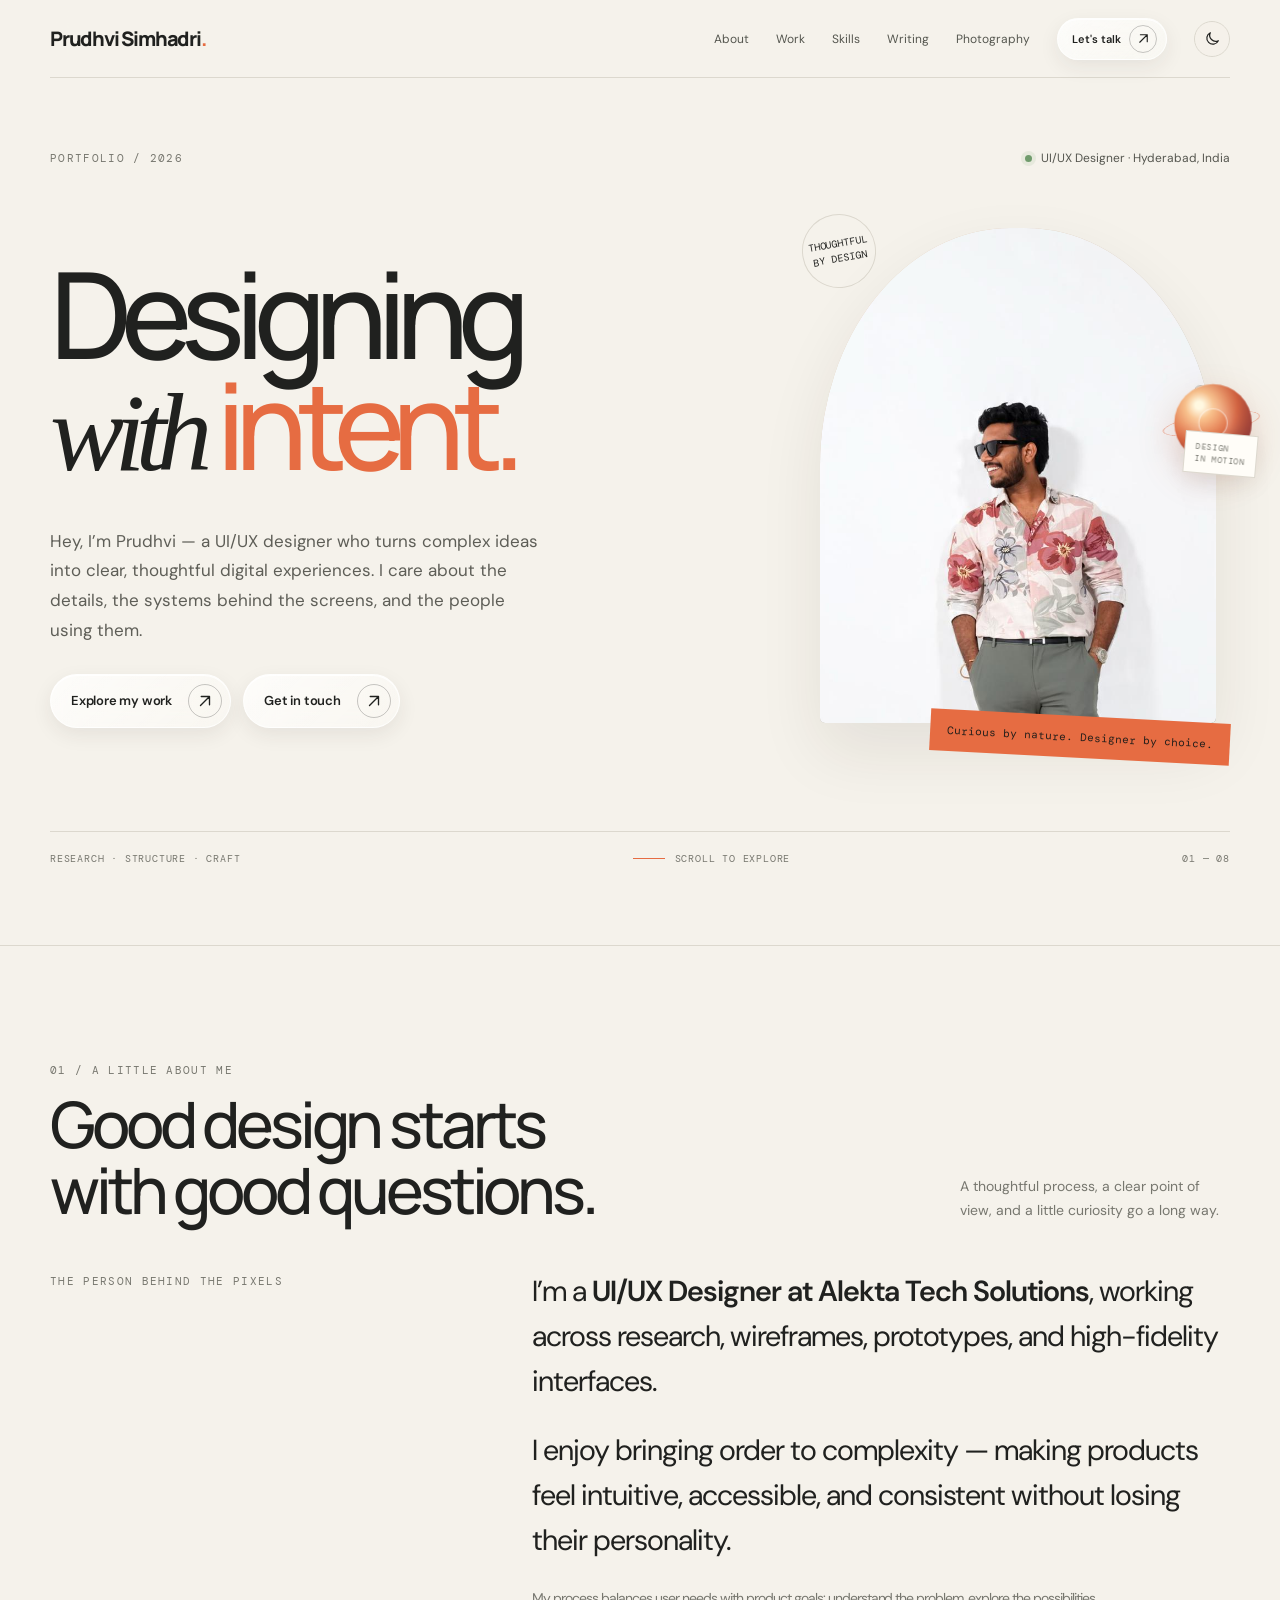
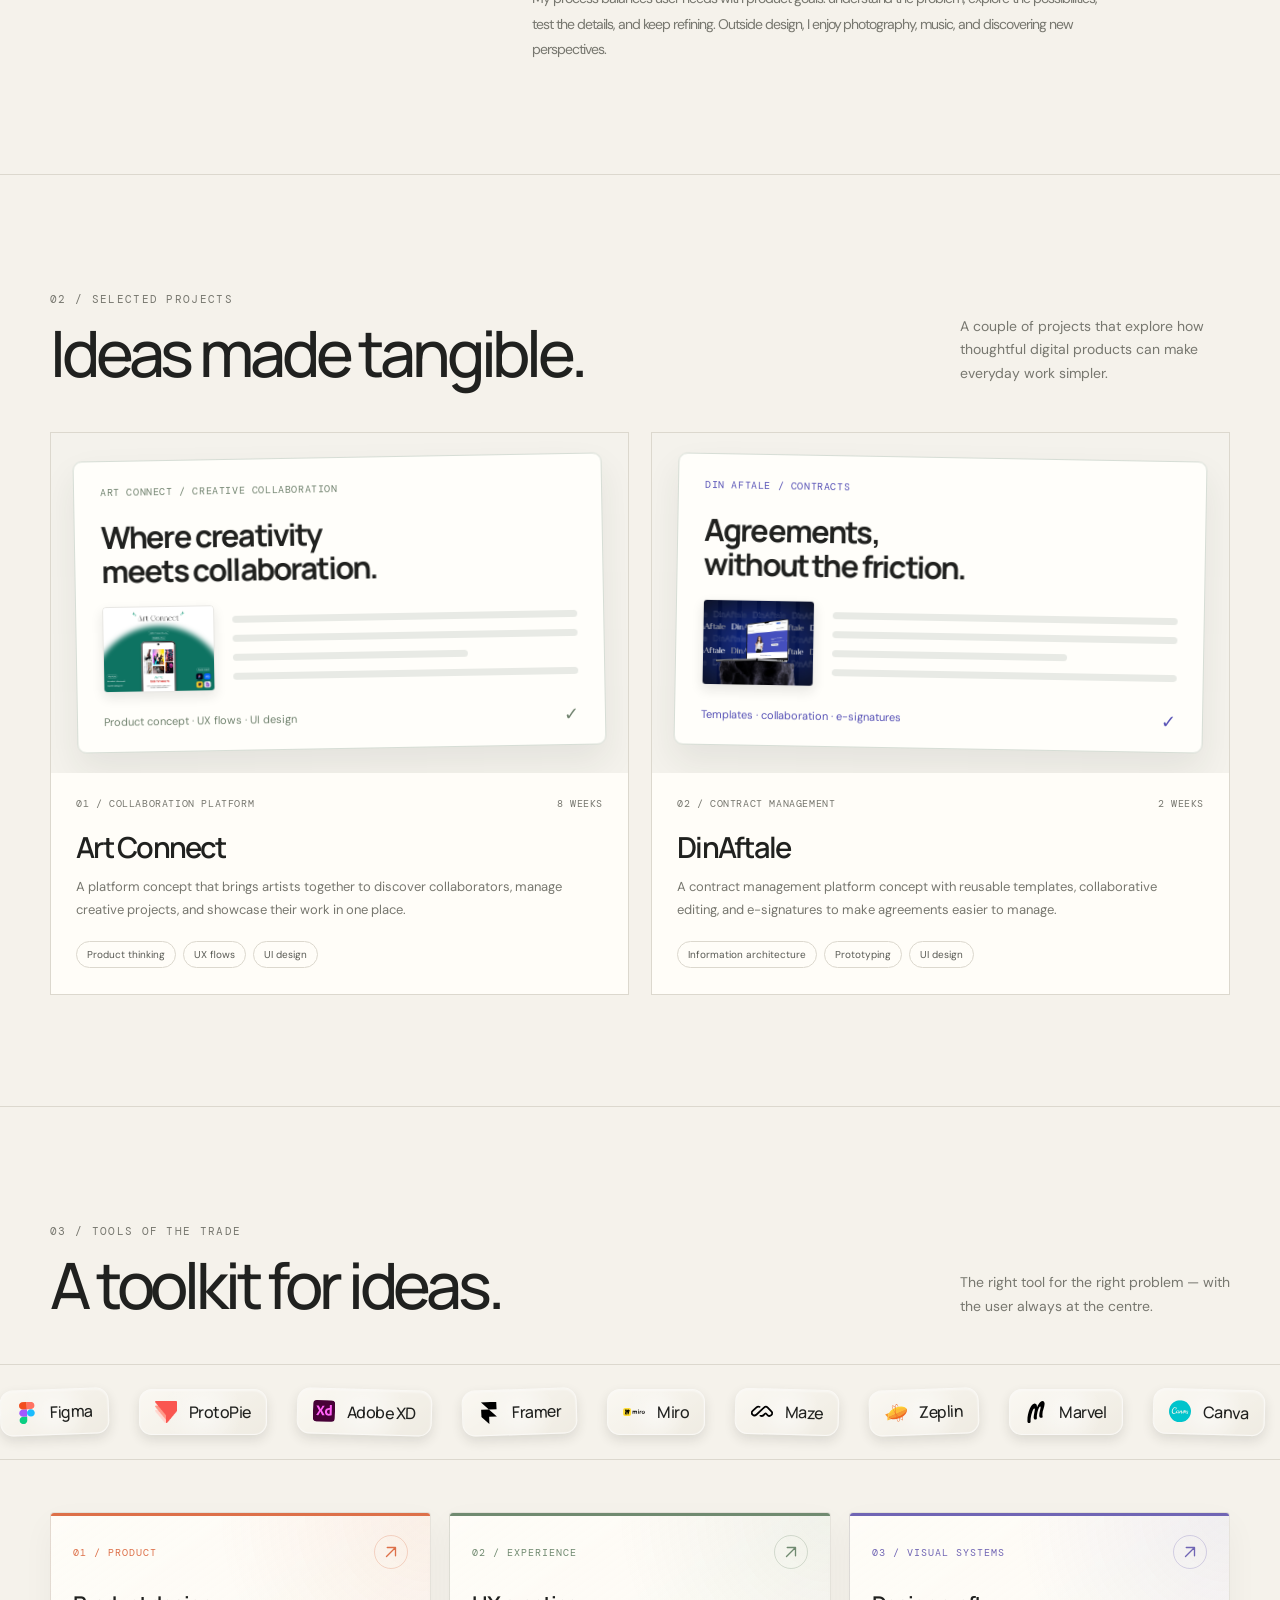
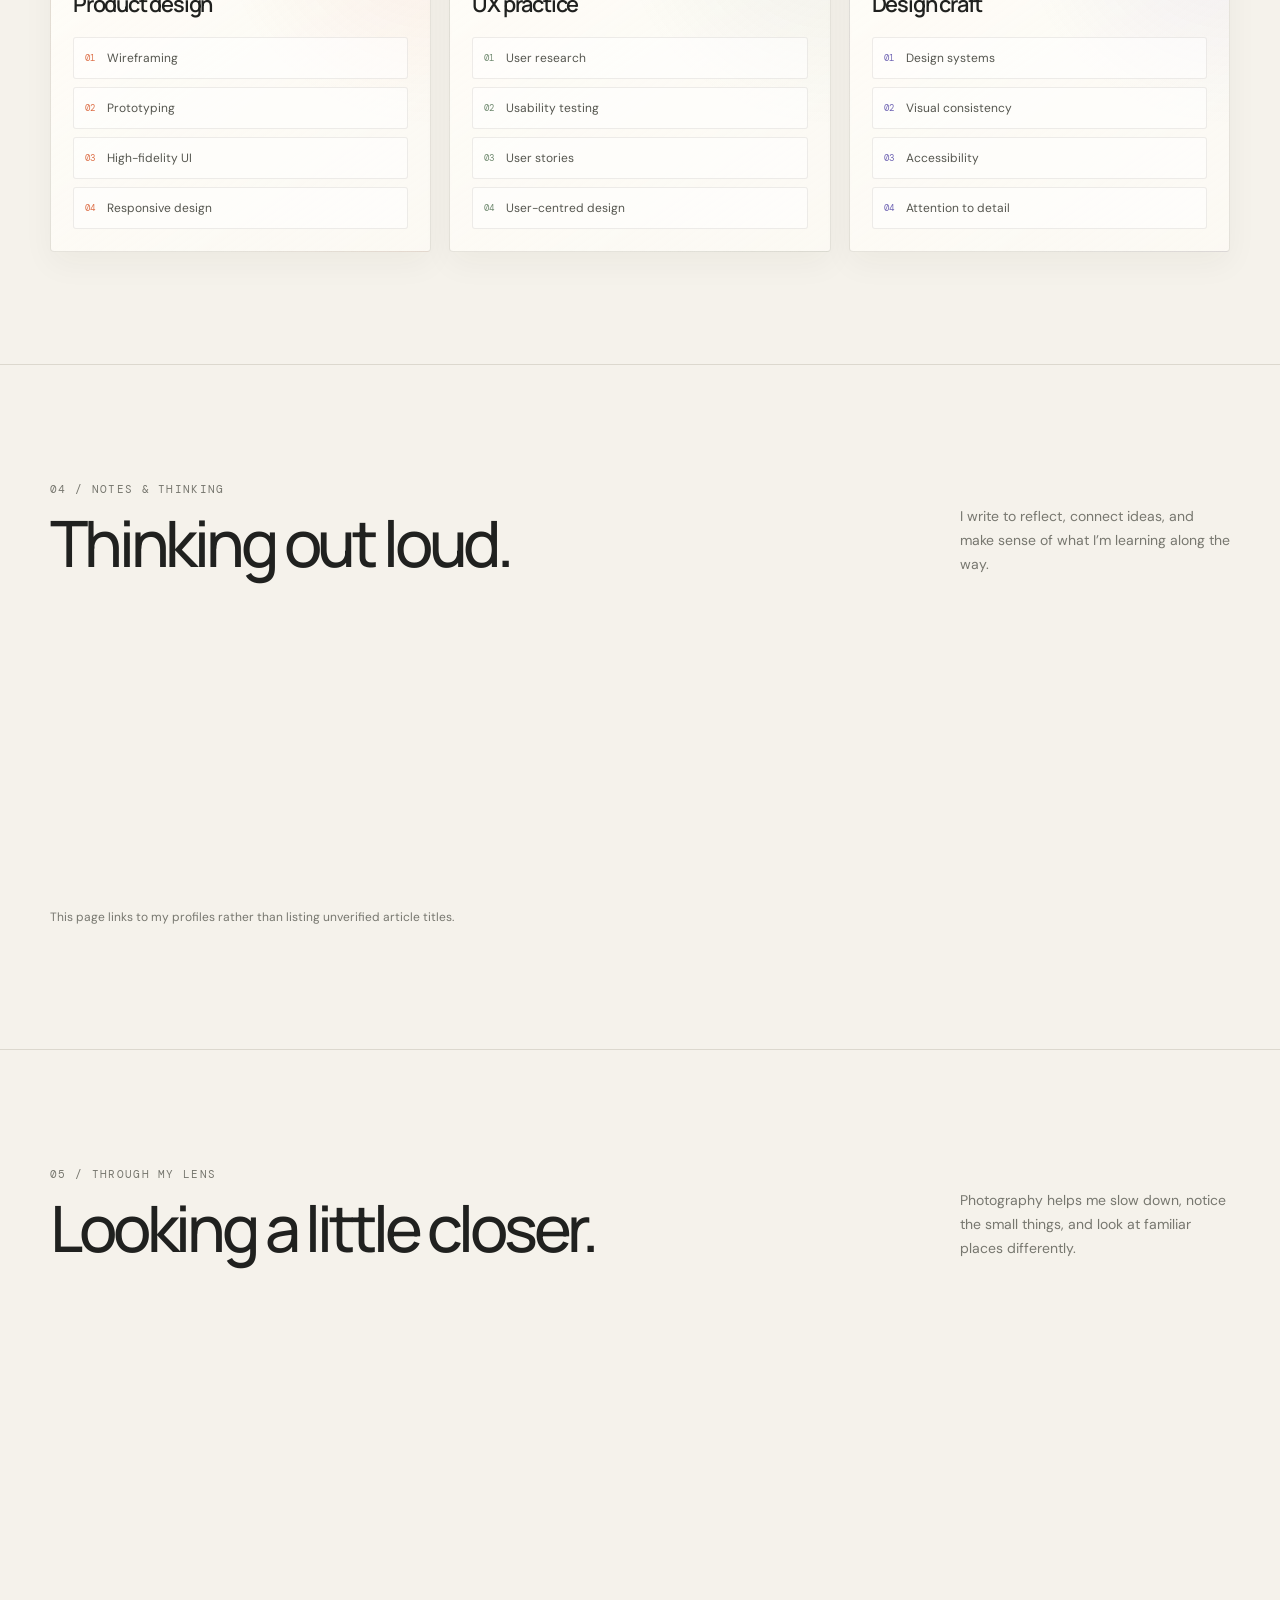
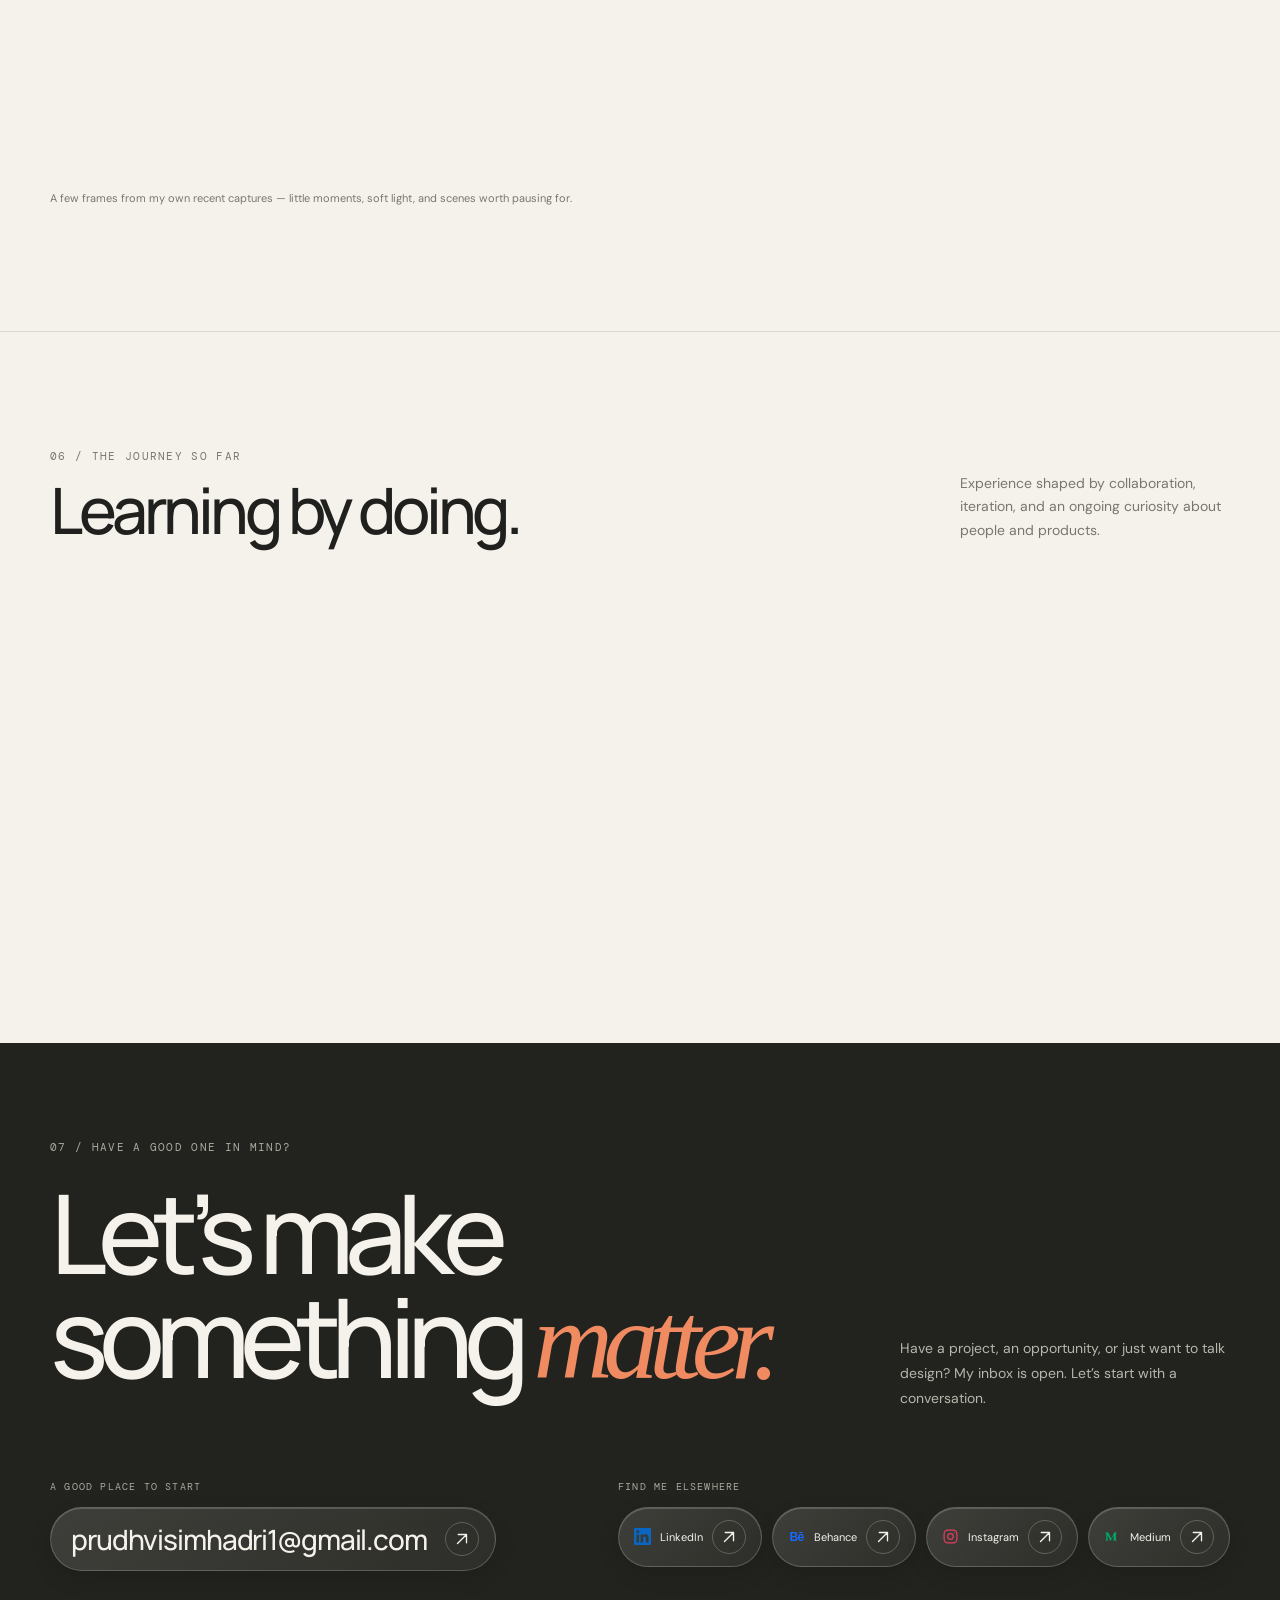
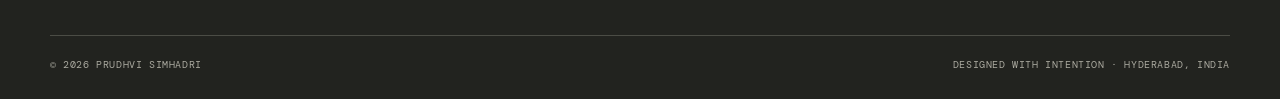
==== Portfolio/index.html @ d6f93cb6 "Update portfolio website" ====
<!doctype html>
<html lang="en" data-theme="light">
<head>
  <meta charset="utf-8">
  <meta name="viewport" content="width=device-width, initial-scale=1">
  <meta name="theme-color" content="#f5f2eb">
  <meta name="description" content="Prudhvi Simhadri — UI/UX Designer crafting thoughtful digital experiences through research, systems thinking, and visual design.">
  <title>Prudhvi Simhadri — UI/UX Designer</title>
  <script>
    try {
      if (localStorage.getItem('portfolio-theme') === 'dark') {
        document.documentElement.dataset.theme = 'dark';
        document.querySelector('meta[name="theme-color"]').content = '#171815';
      }
    } catch (error) {
      console.warn('Theme preference could not be restored.', error);
    }
  </script>
  <link rel="preconnect" href="https://fonts.googleapis.com">
  <link rel="preconnect" href="https://fonts.gstatic.com" crossorigin>
  <link href="https://fonts.googleapis.com/css2?family=DM+Mono:wght@400;500&family=DM+Sans:wght@400;500;600;700&family=Manrope:wght@400;500;600;700;800&display=swap" rel="stylesheet">
  <link rel="stylesheet" href="style.css?v=20261018-comet1">
</head>
<body>
  <header class="nav wrap" aria-label="Main navigation">
    <a class="brand" href="#top" aria-label="Prudhvi Simhadri home">Prudhvi Simhadri<span>.</span></a>
    <button class="menu-toggle" aria-label="Toggle navigation" aria-expanded="false">☰</button>
    <nav class="nav-links" id="navLinks">
      <a href="#about">About</a><a href="#work">Work</a><a href="#skills">Skills</a><a href="#writing">Writing</a><a href="#photography">Photography</a><a class="nav-cta glass-cta" href="#contact">Let's talk <span class="cta-arrow" aria-hidden="true"><svg viewBox="0 0 24 24"><path d="M6 18 18 6M7 6h11v11"/></svg></span></a><button class="theme-toggle" type="button" aria-label="Switch to dark theme"><svg class="theme-toggle-moon" viewBox="0 0 24 24" aria-hidden="true" focusable="false"><path d="M20.2 15.1A8.5 8.5 0 0 1 8.9 3.8 8.5 8.5 0 1 0 20.2 15.1Z"/></svg><svg class="theme-toggle-sun" viewBox="0 0 24 24" aria-hidden="true" focusable="false"><circle cx="12" cy="12" r="4"/><path d="M12 2v2m0 16v2M4.93 4.93l1.42 1.42m11.3 11.3 1.42 1.42M2 12h2m16 0h2M4.93 19.07l1.42-1.42m11.3-11.3 1.42-1.42"/></svg></button>
    </nav>
  </header>
  <main id="top">
    <section class="hero wrap">
      <div class="hero-top"><span class="eyebrow">Portfolio / 2026</span><span class="availability"><i class="dot"></i> UI/UX Designer · Hyderabad, India</span></div>
      <div class="hero-grid">
        <div class="hero-copy reveal">
          <h1>Designing<br><span class="second">with</span> <span class="accent">intent.</span></h1>
          <p class="hero-intro">Hey, I’m Prudhvi — a UI/UX designer who turns complex ideas into clear, thoughtful digital experiences. I care about the details, the systems behind the screens, and the people using them.</p>
          <div class="hero-actions"><a class="btn btn-dark glass-cta" href="#work">Explore my work <span class="arrow cta-arrow" aria-hidden="true"><svg viewBox="0 0 24 24"><path d="M6 18 18 6M7 6h11v11"/></svg></span></a><a class="btn btn-light glass-cta" href="mailto:prudhvisimhadri1@gmail.com">Get in touch <span class="arrow cta-arrow" aria-hidden="true"><svg viewBox="0 0 24 24"><path d="M6 18 18 6M7 6h11v11"/></svg></span></a></div>
        </div>
        <div class="hero-visual reveal"><div class="hero-index">THOUGHTFUL<br>BY DESIGN</div><div class="orbit-scene" aria-hidden="true"><div class="orbit-ring orbit-ring-one"></div><div class="orbit-ring orbit-ring-two"></div><div class="orbit-core"><span></span></div><div class="orbit-label">DESIGN<br>IN MOTION</div></div><div class="portrait-frame"><img src="Assets/WhatsApp%20Image%202026-10-13%20at%202.12.48%20PM.jpeg" alt="Prudhvi Simhadri, UI/UX Designer" fetchpriority="high"></div><div class="portrait-caption">Curious by nature. Designer by choice.</div></div>
      </div>
      <div class="hero-bottom"><span>Research · Structure · Craft</span><span class="scroll-mark"><span></span> Scroll to explore</span><span>01 — 08</span></div>
    </section>
    <section class="section" id="about"><div class="wrap"><div class="section-head"><div><span class="eyebrow">01 / A little about me</span><h2 class="section-title">Good design starts<br>with good questions.</h2></div><p class="section-note">A thoughtful process, a clear point of view, and a little curiosity go a long way.</p></div><div class="about-grid reveal"><div class="about-aside"><span class="eyebrow">The person behind the pixels</span></div><div class="about-copy"><p>I’m a <strong>UI/UX Designer at Alekta Tech Solutions</strong>, working across research, wireframes, prototypes, and high-fidelity interfaces.</p><p>I enjoy bringing order to complexity — making products feel intuitive, accessible, and consistent without losing their personality.</p><div class="about-small">My process balances user needs with product goals: understand the problem, explore the possibilities, test the details, and keep refining. Outside design, I enjoy photography, music, and discovering new perspectives.</div></div></div></div></section>
    <section class="section" id="work"><div class="wrap"><div class="section-head"><div><span class="eyebrow">02 / Selected projects</span><h2 class="section-title">Ideas made tangible.</h2></div><p class="section-note">A couple of projects that explore how thoughtful digital products can make everyday work simpler.</p></div><div class="project-grid">
      <article class="project-card reveal"><div class="project-art project-art-sheet"><div class="project-sheet project-sheet-connect"><span class="project-sheet-label">ART CONNECT / CREATIVE COLLABORATION</span><h3>Where creativity<br>meets collaboration.</h3><div class="project-sheet-body"><img class="project-sheet-preview" src="Assets/Art%20Connect%20Cover.png" alt="Art Connect creative collaboration app cover" loading="lazy"><div class="project-sheet-lines" aria-hidden="true"><span></span><span></span><span></span><span></span></div></div><div class="project-sheet-footer"><span>Product concept · UX flows · UI design</span><span aria-hidden="true">✓</span></div></div></div><div class="project-info"><div class="project-meta"><span>01 / Collaboration platform</span><span>8 weeks</span></div><h3>Art Connect</h3><p>A platform concept that brings artists together to discover collaborators, manage creative projects, and showcase their work in one place.</p><div class="project-tags"><span>Product thinking</span><span>UX flows</span><span>UI design</span></div></div></article>
      <article class="project-card reveal"><div class="project-art project-art-sheet"><div class="project-sheet project-sheet-dinaftale"><span class="project-sheet-label">DIN AFTALE / CONTRACTS</span><h3>Agreements,<br>without the friction.</h3><div class="project-sheet-body"><img class="project-sheet-preview" src="Assets/Dinaftale%20Final.jpg" alt="DinAftale digital contract platform cover" loading="lazy"><div class="project-sheet-lines" aria-hidden="true"><span></span><span></span><span></span><span></span></div></div><div class="project-sheet-footer"><span>Templates · collaboration · e-signatures</span><span aria-hidden="true">✓</span></div></div></div><div class="project-info"><div class="project-meta"><span>02 / Contract management</span><span>2 weeks</span></div><h3>DinAftale</h3><p>A contract management platform concept with reusable templates, collaborative editing, and e-signatures to make agreements easier to manage.</p><div class="project-tags"><span>Information architecture</span><span>Prototyping</span><span>UI design</span></div></div></article>
    </div></div></section>
    <section class="section" id="skills">
      <div class="wrap">
        <div class="section-head">
          <div><span class="eyebrow">03 / Tools of the trade</span><h2 class="section-title">A toolkit for ideas.</h2></div>
          <p class="section-note">The right tool for the right problem — with the user always at the centre.</p>
        </div>
      </div>
      <div class="marquee-shell" aria-label="Design tools">
        <div class="marquee">
          <div class="marquee-group">
            <span class="tool"><img class="tool-icon" src="Assets/Tool-Icons/figma.svg" alt="" aria-hidden="true">Figma</span>
            <span class="tool"><img class="tool-icon" src="Assets/Tool-Icons/protopie.png" alt="" aria-hidden="true">ProtoPie</span>
            <span class="tool"><img class="tool-icon" src="Assets/Tool-Icons/adobe-xd.svg" alt="" aria-hidden="true">Adobe XD</span>
            <span class="tool"><img class="tool-icon" src="Assets/Tool-Icons/framer.svg" alt="" aria-hidden="true">Framer</span>
            <span class="tool"><img class="tool-icon" src="Assets/Tool-Icons/miro.svg" alt="" aria-hidden="true">Miro</span>
            <span class="tool"><img class="tool-icon" src="Assets/Tool-Icons/maze.svg" alt="" aria-hidden="true">Maze</span>
            <span class="tool"><img class="tool-icon" src="Assets/Tool-Icons/zeplin.svg" alt="" aria-hidden="true">Zeplin</span>
            <span class="tool"><img class="tool-icon" src="Assets/Tool-Icons/marvel.svg" alt="" aria-hidden="true">Marvel</span>
            <span class="tool"><img class="tool-icon" src="Assets/Tool-Icons/canva.svg" alt="" aria-hidden="true">Canva</span>
            <span class="tool"><img class="tool-icon" src="Assets/Tool-Icons/html5.svg" alt="" aria-hidden="true"><img class="tool-icon" src="Assets/Tool-Icons/css3.svg" alt="" aria-hidden="true">HTML &amp; CSS</span>
            <span class="tool"><svg class="tool-icon" viewBox="0 0 24 24" fill="none" aria-hidden="true"><circle cx="12" cy="12" r="1.7" fill="#61DAFB"/><g stroke="#61DAFB" stroke-width="1"><ellipse cx="12" cy="12" rx="10" ry="3.9"/><ellipse cx="12" cy="12" rx="10" ry="3.9" transform="rotate(60 12 12)"/><ellipse cx="12" cy="12" rx="10" ry="3.9" transform="rotate(120 12 12)"/></g></svg>React</span>
          </div>
          <div class="marquee-group" aria-hidden="true">
            <span class="tool"><img class="tool-icon" src="Assets/Tool-Icons/figma.svg" alt="">Figma</span>
            <span class="tool"><img class="tool-icon" src="Assets/Tool-Icons/protopie.png" alt="">ProtoPie</span>
            <span class="tool"><img class="tool-icon" src="Assets/Tool-Icons/adobe-xd.svg" alt="">Adobe XD</span>
            <span class="tool"><img class="tool-icon" src="Assets/Tool-Icons/framer.svg" alt="">Framer</span>
            <span class="tool"><img class="tool-icon" src="Assets/Tool-Icons/miro.svg" alt="">Miro</span>
            <span class="tool"><img class="tool-icon" src="Assets/Tool-Icons/maze.svg" alt="">Maze</span>
            <span class="tool"><img class="tool-icon" src="Assets/Tool-Icons/zeplin.svg" alt="">Zeplin</span>
            <span class="tool"><img class="tool-icon" src="Assets/Tool-Icons/marvel.svg" alt="">Marvel</span>
            <span class="tool"><img class="tool-icon" src="Assets/Tool-Icons/canva.svg" alt="">Canva</span>
            <span class="tool"><img class="tool-icon" src="Assets/Tool-Icons/html5.svg" alt=""><img class="tool-icon" src="Assets/Tool-Icons/css3.svg" alt="">HTML &amp; CSS</span>
            <span class="tool"><svg class="tool-icon" viewBox="0 0 24 24" fill="none" aria-hidden="true"><circle cx="12" cy="12" r="1.7" fill="#61DAFB"/><g stroke="#61DAFB" stroke-width="1"><ellipse cx="12" cy="12" rx="10" ry="3.9"/><ellipse cx="12" cy="12" rx="10" ry="3.9" transform="rotate(60 12 12)"/><ellipse cx="12" cy="12" rx="10" ry="3.9" transform="rotate(120 12 12)"/></g></svg>React</span>
          </div>
        </div>
      </div>
      <div class="wrap">
        <div class="skills-bottom">
          <article class="skill-card skill-card-product">
            <div class="skill-card-top"><span>01 / Product</span><span class="cta-arrow" aria-hidden="true"><svg viewBox="0 0 24 24"><path d="M6 18 18 6M7 6h11v11"/></svg></span></div>
            <h3>Product design</h3>
            <ul>
              <li><span>01</span>Wireframing</li>
              <li><span>02</span>Prototyping</li>
              <li><span>03</span>High-fidelity UI</li>
              <li><span>04</span>Responsive design</li>
            </ul>
          </article>
          <article class="skill-card skill-card-ux">
            <div class="skill-card-top"><span>02 / Experience</span><span class="cta-arrow" aria-hidden="true"><svg viewBox="0 0 24 24"><path d="M6 18 18 6M7 6h11v11"/></svg></span></div>
            <h3>UX practice</h3>
            <ul>
              <li><span>01</span>User research</li>
              <li><span>02</span>Usability testing</li>
              <li><span>03</span>User stories</li>
              <li><span>04</span>User-centred design</li>
            </ul>
          </article>
          <article class="skill-card skill-card-craft">
            <div class="skill-card-top"><span>03 / Visual systems</span><span class="cta-arrow" aria-hidden="true"><svg viewBox="0 0 24 24"><path d="M6 18 18 6M7 6h11v11"/></svg></span></div>
            <h3>Design craft</h3>
            <ul>
              <li><span>01</span>Design systems</li>
              <li><span>02</span>Visual consistency</li>
              <li><span>03</span>Accessibility</li>
              <li><span>04</span>Attention to detail</li>
            </ul>
          </article>
        </div>
      </div>
    </section>
    <section class="section" id="writing"><div class="wrap"><div class="section-head"><div><span class="eyebrow">04 / Notes & thinking</span><h2 class="section-title">Thinking out loud.</h2></div><p class="section-note">I write to reflect, connect ideas, and make sense of what I’m learning along the way.</p></div><div class="writing-grid"><article class="writing-card reveal"><span class="eyebrow">Medium / Articles</span><h3>Ideas, observations, and lessons from my design journey.</h3><a class="glass-cta" href="https://medium.com/@prudhvisimhadri1" target="_blank" rel="noopener noreferrer">Read my writing on Medium <span class="cta-arrow" aria-hidden="true"><svg viewBox="0 0 24 24"><path d="M6 18 18 6M7 6h11v11"/></svg></span></a></article><article class="writing-card reveal"><span class="eyebrow">Instagram / Visual journal</span><h3>A collection of visual experiments, moments, and things that catch my eye.</h3><a class="glass-cta" href="https://www.instagram.com/designsbyprudhvi/" target="_blank" rel="noopener noreferrer">Explore @designsbyprudhvi <span class="cta-arrow" aria-hidden="true"><svg viewBox="0 0 24 24"><path d="M6 18 18 6M7 6h11v11"/></svg></span></a></article></div><p class="writing-note">This page links to my profiles rather than listing unverified article titles.</p></div></section>
    <section class="section" id="photography"><div class="wrap"><div class="section-head"><div><span class="eyebrow">05 / Through my lens</span><h2 class="section-title">Looking a little closer.</h2></div><p class="section-note">Photography helps me slow down, notice the small things, and look at familiar places differently.</p></div><div class="photo-carousel reveal" role="region" aria-roledescription="carousel" aria-label="Photography gallery" tabindex="0">
      <figure class="photo" role="group" aria-roledescription="slide" aria-label="1 of 9 (current)"><img loading="lazy" width="2974" height="4032" src="Assets/Photography/IMG_3155%204.jpg" alt="A dance performance photograph from my personal collection"></figure>
      <figure class="photo" role="group" aria-roledescription="slide" aria-label="2 of 9" aria-hidden="true"><img loading="lazy" width="2686" height="3571" src="Assets/Photography/IMG_0128.JPG" alt="A Charminar photograph from my travel collection"></figure>
      <figure class="photo" role="group" aria-roledescription="slide" aria-label="3 of 9" aria-hidden="true"><img loading="lazy" width="2842" height="3404" src="Assets/Photography/IMG_3169%204.jpeg" alt="A temple photograph from my personal archive"></figure>
      <figure class="photo" role="group" aria-roledescription="slide" aria-label="4 of 9" aria-hidden="true"><img loading="lazy" width="2644" height="3882" src="Assets/Photography/IMG_0630.jpg" alt="A balloon kid photograph from my camera roll"></figure>
      <figure class="photo" role="group" aria-roledescription="slide" aria-label="5 of 9" aria-hidden="true"><img loading="lazy" width="1562" height="1952" src="Assets/Photography/IMG_0530_jpg.jpg" alt="A city scene from my photography collection"></figure>
      <figure class="photo" role="group" aria-roledescription="slide" aria-label="6 of 9" aria-hidden="true"><img loading="lazy" width="2608" height="3599" src="Assets/Photography/IMG_3179.jpg" alt="A daylight photograph from my personal archive"></figure>
      <figure class="photo" role="group" aria-roledescription="slide" aria-label="7 of 9" aria-hidden="true"><img loading="lazy" width="2587" height="3312" src="Assets/Photography/IMG_4526.jpeg" alt="A moody outdoor scene from my photography"></figure>
      <figure class="photo" role="group" aria-roledescription="slide" aria-label="8 of 9" aria-hidden="true"><img loading="lazy" width="2447" height="3263" src="Assets/Photography/IMG_6720_jpg.JPG" alt="A candid urban snapshot from my camera roll"></figure>
      <figure class="photo" role="group" aria-roledescription="slide" aria-label="9 of 9" aria-hidden="true"><img loading="lazy" width="3264" height="2253" src="Assets/Photography/IMG_9017.JPG" alt="Another personal image from my recent photography captures"></figure>
      <div class="photo-carousel-controls"><span class="photo-counter" aria-live="polite">01 <span>/ 09</span></span><div class="photo-nav"><button type="button" class="photo-prev" aria-label="Previous photograph">←</button><button type="button" class="photo-next" aria-label="Next photograph">→</button></div><span class="photo-hint">DRAG OR SCROLL TO EXPLORE</span></div>
    </div><p class="photo-disclaimer">A few frames from my own recent captures — little moments, soft light, and scenes worth pausing for.</p></div></section>
    <section class="section" id="experience"><div class="wrap"><div class="section-head"><div><span class="eyebrow">06 / The journey so far</span><h2 class="section-title">Learning by doing.</h2></div><p class="section-note">Experience shaped by collaboration, iteration, and an ongoing curiosity about people and products.</p></div><div class="timeline">
      <article class="timeline-item reveal"><div class="timeline-date">MAY 2025 — PRESENT</div><div class="timeline-main"><h3>UI/UX Designer</h3><div class="company">Alekta Tech Solutions · Hyderabad</div><p>Designing wireframes, prototypes, and high-fidelity interfaces; collaborating with developers and product managers; and contributing to user research, usability testing, design systems, and accessibility.</p></div><div class="timeline-type">FULL-TIME</div></article>
      <article class="timeline-item reveal"><div class="timeline-date">JUL 2024 — DEC 2024</div><div class="timeline-main"><h3>Intern UI/UX Designer</h3><div class="company">Elearn Infotech Pvt. Ltd. · Hyderabad</div><p>Worked on responsive web UI for reDefine Plastic Surgery and Bharat Institute of Engineering Technology, with a focus on usability and mobile/web experiences.</p></div><div class="timeline-type">INTERNSHIP</div></article>
    </div></div></section>
  </main>
  <footer class="contact" id="contact"><div class="wrap">
    <div class="contact-top">
      <div><span class="eyebrow">07 / Have a good one in mind?</span><h2>Let’s make<br>something <em>matter.</em></h2></div>
      <p class="contact-desc">Have a project, an opportunity, or just want to talk design? My inbox is open. Let’s start with a conversation.</p>
    </div>
    <div class="contact-actions">
      <div class="contact-email-group">
        <span class="contact-label">A GOOD PLACE TO START</span>
        <a class="contact-email glass-cta" href="mailto:prudhvisimhadri1@gmail.com">prudhvisimhadri1@gmail.com <span class="cta-arrow" aria-hidden="true"><svg viewBox="0 0 24 24"><path d="M6 18 18 6M7 6h11v11"/></svg></span></a>
      </div>
      <div class="contact-social-group">
        <span class="contact-label">FIND ME ELSEWHERE</span>
        <div class="contact-links">
          <a class="glass-cta" href="https://www.linkedin.com/in/prudhvi-simhadri-262988332" target="_blank" rel="noopener noreferrer">LinkedIn <span class="cta-arrow" aria-hidden="true"><svg viewBox="0 0 24 24"><path d="M6 18 18 6M7 6h11v11"/></svg></span></a>
          <a class="glass-cta" href="https://www.behance.net/prudhvisimhadri1" target="_blank" rel="noopener noreferrer">Behance <span class="cta-arrow" aria-hidden="true"><svg viewBox="0 0 24 24"><path d="M6 18 18 6M7 6h11v11"/></svg></span></a>
          <a class="glass-cta" href="https://www.instagram.com/designsbyprudhvi/" target="_blank" rel="noopener noreferrer">Instagram <span class="cta-arrow" aria-hidden="true"><svg viewBox="0 0 24 24"><path d="M6 18 18 6M7 6h11v11"/></svg></span></a>
          <a class="glass-cta" href="https://medium.com/@prudhvisimhadri1" target="_blank" rel="noopener noreferrer">Medium <span class="cta-arrow" aria-hidden="true"><svg viewBox="0 0 24 24"><path d="M6 18 18 6M7 6h11v11"/></svg></span></a>
        </div>
      </div>
    </div>
    <div class="footer"><span>© <span id="year">2026</span> Prudhvi Simhadri</span><span>Designed with intention · Hyderabad, India</span></div>
  </div></footer>
  <div class="comet-cursor" aria-hidden="true">
    <canvas class="comet-cursor__glow"></canvas>
    <canvas class="comet-cursor__core"></canvas>
  </div>
  <button class="back-to-top" type="button" aria-label="Back to top" aria-hidden="true" tabindex="-1">
    <svg viewBox="0 0 24 24" aria-hidden="true" focusable="false"><path d="M12 19V5M5 12l7-7 7 7"/></svg>
  </button>
  <script src="theme-toggler.js"></script>
  <script src="comet-cursor.js"></script>
  <script>
    const toggle=document.querySelector('.menu-toggle');
    const nav=document.querySelector('#navLinks');
    const backToTop=document.querySelector('.back-to-top');
    toggle.addEventListener('click',()=>{const open=nav.classList.toggle('open');toggle.setAttribute('aria-expanded',String(open));toggle.textContent=open?'×':'☰'});
    nav.querySelectorAll('a').forEach(link=>link.addEventListener('click',()=>{nav.classList.remove('open');toggle.setAttribute('aria-expanded','false');toggle.textContent='☰'}));
    const updateBackToTop=()=>{
      const visible=window.scrollY>300;
      backToTop.classList.toggle('is-visible',visible);
      backToTop.setAttribute('aria-hidden',String(!visible));
      backToTop.tabIndex=visible?0:-1;
    };
    window.addEventListener('scroll',updateBackToTop,{passive:true});
    updateBackToTop();
    backToTop.addEventListener('click',()=>window.scrollTo({top:0,behavior:'smooth'}));
    document.querySelector('#year').textContent=new Date().getFullYear();
    const socialIconMarkup={
      linkedin:'<path fill-rule="evenodd" d="M20.447 20.452h-3.554v-5.569c0-1.328-.027-3.037-1.852-3.037-1.853 0-2.136 1.445-2.136 2.939v5.667H9.35V9h3.414v1.561h.049c.476-.9 1.637-1.85 3.37-1.85 3.601 0 4.267 2.37 4.267 5.455v6.286zM5.337 7.433c-1.144 0-2.063-.926-2.063-2.064 0-1.137.919-2.063 2.063-2.063 1.14 0 2.064.926 2.064 2.063 0 1.138-.925 2.064-2.064 2.064zM7.119 20.452H3.555V9h3.564v11.452zM22.225 0H1.771C.792 0 0 .774 0 1.729v20.542C0 23.227.792 24 1.771 24h20.451C23.2 24 24 23.227 24 22.271V1.729C24 .774 23.2 0 22.222 0h.003z"/>',
      behance:'<text x="2" y="18" font-family="Arial,sans-serif" font-size="17" font-weight="700" letter-spacing="-1">Bē</text>',
      instagram:'<rect x="3" y="3" width="18" height="18" rx="5"/><circle cx="12" cy="12" r="4"/><circle cx="17.5" cy="6.8" r=".8" fill="currentColor" stroke="none"/>',
      medium:'<path d="M2 6.2h4.1l4.1 9.1 4.1-9.1H18v.7l-1.2 1v8.2l1.2 1v.7h-5.4v-.7l1.1-1V9.5l-4 8.4h-.8L5 9.5v6.6l1.1 1v.7H2v-.7l1.2-1V7.9L2 6.9v-.7Z"/>'
    };
    document.querySelectorAll('.contact-links a').forEach(link=>{
      const network=new URL(link.href).hostname.replace(/^www\./,'').split('.')[0];
      const markup=socialIconMarkup[network];
      if(!markup)return;
      const icon=document.createElementNS('http://www.w3.org/2000/svg','svg');
      icon.setAttribute('viewBox','0 0 24 24');
      icon.setAttribute('aria-hidden','true');
      icon.setAttribute('focusable','false');
      icon.classList.add('social-icon');
      icon.classList.add(`social-icon--${network}`);
      icon.innerHTML=markup;
      link.insertBefore(icon,link.firstChild);
    });
    const photoCarousel=document.querySelector('.photo-carousel');
    const photoSlides=[...photoCarousel.querySelectorAll('.photo')];
    const photoCounter=photoCarousel.querySelector('.photo-counter');
    const reducedMotion=window.matchMedia('(prefers-reduced-motion: reduce)');
    let photoTarget=0;
    let photoProgress=0;
    let photoVelocity=0;
    let photoDimensions=[];
    let photoFrame=0;
    let photoDragging=false;
    let photoStartX=0;
    let photoStartValue=0;
    let photoLastX=0;
    let photoLastTime=0;
    let photoDragVelocity=0;
    let photoDidDrag=false;
    let photoPressedSlide=null;
    let photoSnapTimer;
    const clampPhoto=value=>Math.max(0,Math.min(photoSlides.length-1,value));
    const commitPhoto=value=>{
      photoTarget=clampPhoto(Math.round(value));
      photoCounter.firstChild.textContent=`${String(photoTarget+1).padStart(2,'0')} `;
      photoSlides.forEach((slide,index)=>{
        slide.setAttribute('aria-label',`${index+1} of ${photoSlides.length}${index===photoTarget?' (current)':''}`);
        slide.setAttribute('aria-hidden',String(index!==photoTarget));
      });
      updatePhotoCarousel();
    };
    const updatePhotoCarousel=()=>{
      const bounds=photoCarousel.getBoundingClientRect();
      const mobile=window.matchMedia('(max-width: 560px)').matches;
      const maxWidth=mobile?Math.min(bounds.width*.76,310):Math.min(bounds.width*.48,500);
      const maxHeight=mobile?270:340;
      photoDimensions=photoSlides.map(slide=>{
        const img=slide.querySelector('img');
        const naturalWidth=img.naturalWidth || Number(img.getAttribute('width'));
        const naturalHeight=img.naturalHeight || Number(img.getAttribute('height'));
        const ratio=naturalWidth/naturalHeight;
        let width=maxWidth;
        let height=width/ratio;
        if(height>maxHeight){
          height=maxHeight;
          width=height*ratio;
        }
        slide.style.setProperty('--photo-card-width',`${width}px`);
        slide.style.setProperty('--photo-card-height',`${height}px`);
        return {width,height};
      });
    };
    photoSlides.forEach((slide,index)=>{
      slide.querySelector('img').addEventListener('load',()=>{
        updatePhotoCarousel();
        schedulePhotoRender();
      });
    });
    const renderPhotoCarousel=()=>{
      photoFrame=0;
      if(reducedMotion.matches){
        photoProgress=photoTarget;
        photoVelocity=0;
      }else{
        const delta=photoTarget-photoProgress;
        photoVelocity+=(delta*190-photoVelocity*25)*(1/60);
        photoProgress+=photoVelocity*(1/60);
        if(Math.abs(delta)<.001&&Math.abs(photoVelocity)<.001){
          photoProgress=photoTarget;
          photoVelocity=0;
        }else{
          photoFrame=window.requestAnimationFrame(renderPhotoCarousel);
        }
      }
      const centers=[0];
      for(let index=1;index<photoSlides.length;index++){
        centers.push(centers[index-1]+photoDimensions[index-1].width/2+22+photoDimensions[index].width/2);
      }
      const lowerIndex=Math.floor(photoProgress);
      const upperIndex=Math.min(lowerIndex+1,photoSlides.length-1);
      const progressCenter=centers[lowerIndex]+(centers[upperIndex]-centers[lowerIndex])*(photoProgress-lowerIndex);
      photoSlides.forEach((slide,index)=>{
        const offset=index-photoProgress;
        const distance=Math.abs(offset);
        const x=centers[index]-progressCenter;
        const z=-Math.min(distance,4)*145;
        const rotateY=-Math.max(-1,Math.min(1,offset))*38;
        const scale=1-.14*Math.min(distance,1);
        const blur=Math.min(Math.max(distance-.35,0)*2.2,5);
        slide.style.zIndex=String(Math.round(100-distance*10));
        slide.style.opacity=String(1-Math.min(Math.max(distance-3,0)/1.3,1));
        slide.style.filter=`blur(${blur}px)`;
        slide.style.transform=`translate3d(${x}px,0,${z}px) rotateY(${rotateY}deg) scale(${scale})`;
      });
    };
    const schedulePhotoRender=()=>{
      if(!photoFrame)photoFrame=window.requestAnimationFrame(renderPhotoCarousel);
    };
    const schedulePhotoSnap=()=>{
      window.clearTimeout(photoSnapTimer);
      photoSnapTimer=window.setTimeout(()=>{commitPhoto(photoTarget);schedulePhotoRender()},160);
    };
    photoCarousel.querySelector('.photo-prev').addEventListener('click',()=>{commitPhoto(photoTarget-1);schedulePhotoRender()});
    photoCarousel.querySelector('.photo-next').addEventListener('click',()=>{commitPhoto(photoTarget+1);schedulePhotoRender()});
    photoCarousel.addEventListener('wheel',event=>{
      const delta=Math.abs(event.deltaX)>Math.abs(event.deltaY)?event.deltaX:event.deltaY;
      if(Math.abs(delta)<.5)return;
      event.preventDefault();
      photoTarget=clampPhoto(photoTarget+delta*.0055);
      schedulePhotoSnap();
      schedulePhotoRender();
    },{passive:false});
    photoCarousel.addEventListener('pointerdown',event=>{
      if(event.button!==0)return;
      if(event.target.closest('button'))return;
      photoDragging=true;
      photoDidDrag=false;
      photoPressedSlide=event.target.closest('.photo');
      photoStartX=photoLastX=event.clientX;
      photoStartValue=photoTarget;
      photoLastTime=performance.now();
      photoDragVelocity=0;
      photoCarousel.classList.add('is-dragging');
      photoCarousel.setPointerCapture(event.pointerId);
    });
    photoCarousel.addEventListener('pointermove',event=>{
      if(!photoDragging)return;
      const now=performance.now();
      const delta=event.clientX-photoStartX;
      photoDidDrag||=Math.abs(delta)>5;
      photoTarget=clampPhoto(photoStartValue-delta/Math.max(120,photoDimensions[photoTarget].width*.55));
      const elapsed=now-photoLastTime;
      if(elapsed>0)photoDragVelocity=(event.clientX-photoLastX)/elapsed;
      photoLastX=event.clientX;
      photoLastTime=now;
      schedulePhotoRender();
    });
    const finishPhotoDrag=event=>{
      if(!photoDragging)return;
      photoDragging=false;
      photoCarousel.classList.remove('is-dragging');
      if(photoCarousel.hasPointerCapture(event.pointerId))photoCarousel.releasePointerCapture(event.pointerId);
      commitPhoto(photoTarget-photoDragVelocity*150/Math.max(120,photoDimensions[photoTarget].width*.55));
      schedulePhotoRender();
      if(event.type==='pointercancel'){
        photoPressedSlide=null;
        photoDidDrag=false;
      }else{
        window.setTimeout(()=>{photoPressedSlide=null;photoDidDrag=false},0);
      }
    };
    photoCarousel.addEventListener('pointerup',finishPhotoDrag);
    photoCarousel.addEventListener('pointercancel',finishPhotoDrag);
    photoCarousel.addEventListener('click',event=>{
      if(photoDidDrag){event.preventDefault();event.stopPropagation();photoDidDrag=false;return}
      const slide=event.target.closest('.photo')||photoPressedSlide;
      photoPressedSlide=null;
      if(slide)commitPhoto(photoSlides.indexOf(slide)),schedulePhotoRender();
    });
    photoCarousel.addEventListener('keydown',event=>{
      if(event.key==='ArrowLeft'){event.preventDefault();commitPhoto(photoTarget-1);schedulePhotoRender()}
      if(event.key==='ArrowRight'){event.preventDefault();commitPhoto(photoTarget+1);schedulePhotoRender()}
    });
    new ResizeObserver(()=>{updatePhotoCarousel();schedulePhotoRender()}).observe(photoCarousel);
    commitPhoto(0);
    updatePhotoCarousel();
    renderPhotoCarousel();
    const observer=new IntersectionObserver(entries=>entries.forEach(entry=>{if(entry.isIntersecting){entry.target.classList.add('visible');observer.unobserve(entry.target)}}),{threshold:.12});
    document.querySelectorAll('.reveal').forEach(el=>observer.observe(el));
    const tools=document.querySelectorAll('.tool');
    const portrait=document.querySelector('.portrait-frame img');
    const showPortraitFallback=()=>{
      portrait.hidden=true;
      portrait.parentElement.setAttribute('role','img');
      portrait.parentElement.setAttribute('aria-label','Abstract portrait placeholder');
      portrait.parentElement.classList.add('portrait-fallback');
    };
    portrait.addEventListener('error',showPortraitFallback);
    if(portrait.complete&&portrait.naturalWidth===0)showPortraitFallback();
    if(!window.matchMedia('(prefers-reduced-motion: reduce)').matches&&window.matchMedia('(hover: hover) and (pointer: fine)').matches){
      tools.forEach(tool=>{
        tool.addEventListener('pointermove',event=>{
          const bounds=tool.getBoundingClientRect();
          tool.style.setProperty('--shine-x',`${((event.clientX-bounds.left)/bounds.width)*100}%`);
          tool.style.setProperty('--shine-y',`${((event.clientY-bounds.top)/bounds.height)*100}%`);
        });
        tool.addEventListener('pointerleave',()=>{
          tool.style.setProperty('--shine-x','50%');
          tool.style.setProperty('--shine-y','50%');
        });
      });
      document.querySelectorAll('.hero-visual,.project-card').forEach(card=>{
        card.addEventListener('pointermove',event=>{
          const bounds=card.getBoundingClientRect();
          const x=(event.clientX-bounds.left)/bounds.width-.5;
          const y=(event.clientY-bounds.top)/bounds.height-.5;
          card.style.setProperty('--tilt-x',`${y*-7}deg`);
          card.style.setProperty('--tilt-y',`${x*7}deg`);
        });
        card.addEventListener('pointerleave',()=>{
          card.style.setProperty('--tilt-x','0deg');
          card.style.setProperty('--tilt-y','0deg');
        });
      });
    }
  </script>
</body>
</html>
---- Portfolio/style.css ----
:root {
  --paper: #f5f2eb;
  --ink: #20211f;
  --muted: #77776f;
  --line: #dcd8ce;
  --accent: #e66c42;
  --white: #fffdf8;
  --serif: Georgia,'Times New Roman',serif;
  --sans: 'DM Sans',sans-serif;
  --display: Manrope,sans-serif;
  --mono: 'DM Mono',monospace;
  --max: 1180px;
}

* {
  box-sizing: border-box;
}

html {
  color-scheme: light;
  scroll-behavior: smooth;
  scroll-padding-top: 86px;
}

html[data-theme="dark"] {
  color-scheme: dark;
  --paper: #171815;
  --ink: #f1eee6;
  --muted: #aaa99f;
  --line: #3d3e38;
  --accent: #f08a61;
  --white: #23241f;
}

body {
  margin: 0px;
  background: var(--paper);
  color: var(--ink);
  font-family: var(--sans);
  -webkit-font-smoothing: antialiased;
  transition: background-color 0.35s ease, color 0.35s ease;
}

a {
  color: inherit;
  text-decoration: none;
}

button, a {
  -webkit-tap-highlight-color: transparent;
}

img {
  display: block;
  max-width: 100%;
}

.wrap {
  width: min(var(--max),calc(100% - 64px));
  margin-inline: auto;
}

.eyebrow {
  font: 11px var(--mono);
  letter-spacing: 0.12em;
  text-transform: uppercase;
  color: var(--muted);
}

.section {
  padding: 112px 0px;
  border-top: 1px solid var(--line);
}

.section-head {
  display: flex;
  align-items: flex-end;
  justify-content: space-between;
  gap: 28px;
  margin-bottom: 46px;
}

.section-title {
  font: 500 clamp(36px,5vw,64px)/1.03 var(--display);
  letter-spacing: -0.065em;
  margin: 12px 0px 0px;
}

.section-note {
  max-width: 270px;
  color: var(--muted);
  font-size: 14px;
  line-height: 1.7;
  margin: 0px;
}

.nav {
  height: 78px;
  display: flex;
  align-items: center;
  justify-content: space-between;
  border-bottom: 1px solid var(--line);
  position: sticky;
  top: 0px;
  z-index: 20;
  background: rgba(245, 242, 235, 0.92);
  backdrop-filter: blur(14px);
}

.brand {
  display: inline-flex;
  align-items: baseline;
  font: 800 20px var(--display);
  letter-spacing: -0.06em;
  transition: transform 0.2s ease;
}

.brand:hover {
  transform: translateY(-1px);
}

.brand span {
  color: var(--accent);
  transition: color 0.2s ease;
}

.brand:hover span {
  color: #c44f2f;
}

.nav-links {
  display: flex;
  align-items: center;
  gap: 27px;
  font-size: 12px;
  color: rgb(85, 86, 79);
}

.theme-toggle {
  position: relative;
  display: grid;
  width: 36px;
  height: 36px;
  flex: 0 0 36px;
  place-items: center;
  padding: 0;
  border: 1px solid var(--line);
  border-radius: 50%;
  background: color-mix(in srgb, var(--paper) 72%, transparent);
  color: var(--ink);
  cursor: pointer;
  transition: color 0.2s ease, background-color 0.2s ease, border-color 0.2s ease, transform 0.2s ease;
}

.theme-toggle:hover {
  transform: translateY(-1px);
  border-color: var(--accent);
  background: color-mix(in srgb, var(--accent) 12%, var(--paper));
}

.theme-toggle:focus-visible {
  outline: 2px solid var(--accent);
  outline-offset: 4px;
}

.theme-toggle svg {
  width: 17px;
  height: 17px;
  fill: none;
  stroke: currentColor;
  stroke-width: 1.7;
  stroke-linecap: round;
  stroke-linejoin: round;
}

.theme-toggle-moon {
  display: block;
}

.theme-toggle-sun {
  display: none;
}

html[data-theme="dark"] .theme-toggle-moon {
  display: none;
}

html[data-theme="dark"] .theme-toggle-sun {
  display: block;
}

.nav-links a {
  transition: color 0.2s ease;
}

.nav-links a:not(.nav-cta) {
  position: relative;
  padding: 8px 0;
}

.nav-links a:not(.nav-cta)::after {
  position: absolute;
  right: 0;
  bottom: 2px;
  left: 0;
  height: 1px;
  background: var(--accent);
  content: "";
  transform: scaleX(0);
  transform-origin: right;
  transition: transform 0.22s ease;
}

.nav-links a:not(.nav-cta):hover,
.nav-links a:not(.nav-cta):focus-visible {
  color: var(--accent);
}

.nav-links a:not(.nav-cta):hover::after,
.nav-links a:not(.nav-cta):focus-visible::after {
  transform: scaleX(1);
  transform-origin: left;
}

.nav-links a:focus-visible,
.brand:focus-visible,
.menu-toggle:focus-visible {
  outline: 2px solid var(--accent);
  outline-offset: 4px;
}

.nav-cta {
  border: 1px solid var(--ink);
  padding: 10px 15px;
  border-radius: 30px;
  color: var(--ink) !important;
}

.menu-toggle {
  display: none;
  border: 0px;
  background: none;
  font-size: 24px;
  color: var(--ink);
}

.hero {
  padding: 72px 0px 80px;
}

.hero-top {
  display: flex;
  align-items: center;
  justify-content: space-between;
  gap: 20px;
  margin-bottom: 48px;
}

.availability {
  display: flex;
  align-items: center;
  gap: 9px;
  font-size: 12px;
  color: rgb(85, 86, 79);
}

.dot {
  width: 7px;
  height: 7px;
  border-radius: 50%;
  background: rgb(112, 155, 108);
  box-shadow: rgba(112, 155, 108, 0.114) 0px 0px 0px 4px;
}

.hero-grid {
  display: grid;
  grid-template-columns: 1.2fr 0.8fr;
  gap: 48px;
  align-items: center;
}

.hero h1 {
  font: 500 clamp(58px,9.4vw,128px)/.91 var(--display);
  letter-spacing: -0.09em;
  margin: 0px 0px 30px;
}

.hero h1 .second {
  font: italic 500 .92em var(--serif);
  letter-spacing: -0.085em;
}

.hero h1 .accent {
  color: var(--accent);
}

.hero-intro {
  max-width: 490px;
  font-size: 17px;
  line-height: 1.75;
  color: rgb(94, 94, 87);
  margin: 0px 0px 28px;
}

.hero-actions {
  display: flex;
  align-items: center;
  gap: 12px;
  flex-wrap: wrap;
}

.btn {
  display: inline-flex;
  align-items: center;
  justify-content: center;
  gap: 18px;
  border-radius: 30px;
  padding: 14px 19px;
  font-size: 12px;
  font-weight: 600;
  border: 1px solid var(--ink);
  transition: transform 0.2s, background 0.2s, color 0.2s;
}

.btn:hover {
  transform: translateY(-2px);
}

.btn-dark {
  background: var(--ink);
  color: var(--paper);
}

.btn-dark:hover {
  background: var(--accent);
  border-color: var(--accent);
}

.btn-light:hover {
  background: var(--white);
}

.arrow {
  font-size: 16px;
}

.hero-visual {
  position: relative;
  max-width: 410px;
  justify-self: end;
  width: 100%;
  padding: 14px 14px 50px 0px;
}

.portrait-frame {
  position: relative;
  overflow: hidden;
  aspect-ratio: 4 / 5;
  background: rgb(231, 227, 218);
  border-radius: 48% 48% 5px 5px;
}

.portrait-frame img {
  width: 100%;
  height: 100%;
  object-fit: cover;
  object-position: center 31%;
  mix-blend-mode: multiply;
}

.portrait-caption {
  position: absolute;
  right: 0px;
  bottom: 14px;
  background: var(--accent);
  color: rgb(36, 31, 27);
  padding: 14px 17px;
  font: 11px var(--mono);
  transform: rotate(3deg);
}

.hero-index {
  position: absolute;
  top: 16px;
  left: -18px;
  width: 74px;
  height: 74px;
  border: 1px solid var(--line);
  border-radius: 50%;
  display: grid;
  place-items: center;
  background: var(--paper);
  font: 10px/1.5 var(--mono);
  text-align: center;
  transform: rotate(-10deg);
}

.hero-bottom {
  margin-top: 58px;
  display: flex;
  justify-content: space-between;
  align-items: center;
  border-top: 1px solid var(--line);
  padding-top: 20px;
  color: var(--muted);
  font: 10px var(--mono);
  letter-spacing: 0.08em;
  text-transform: uppercase;
}

.scroll-mark {
  display: flex;
  align-items: center;
  gap: 10px;
}

.scroll-mark span {
  display: inline-block;
  width: 32px;
  height: 1px;
  background: var(--accent);
}

.about-grid {
  display: grid;
  grid-template-columns: 0.72fr 1.28fr;
  gap: 90px;
}

.about-copy {
  font-size: clamp(20px, 2.3vw, 29px);
  line-height: 1.55;
  letter-spacing: -0.035em;
  max-width: 720px;
}

.about-copy p {
  margin: 0px 0px 24px;
}

.about-copy strong {
  font-weight: 600;
}

.about-small {
  font-size: 14px;
  line-height: 1.8;
  color: var(--muted);
  max-width: 570px;
}

.project-grid {
  display: grid;
  grid-template-columns: 1fr 1fr;
  gap: 22px;
}

.project-card {
  border: 1px solid var(--line);
  background: var(--white);
  overflow: hidden;
  transition: transform 0.25s, border-color 0.25s;
}

.project-card:hover {
  transform: translateY(-5px);
  border-color: rgb(170, 165, 154);
}

.project-art {
  height: 290px;
  position: relative;
  overflow: hidden;
  display: flex;
  align-items: center;
  justify-content: center;
  padding: 28px;
}

.art-connect {
  background: rgb(233, 223, 208);
}

.art-dinaftale {
  background: rgb(223, 230, 223);
}

.mini-window {
  width: 88%;
  height: 88%;
  background: rgb(250, 249, 245);
  border: 1px solid rgb(212, 209, 201);
  box-shadow: rgba(52, 53, 43, 0.086) 0px 15px 35px;
  border-radius: 8px;
  padding: 14px;
  transform: rotate(-3deg);
  display: flex;
  flex-direction: column;
  gap: 10px;
}

.window-top {
  display: flex;
  gap: 4px;
  padding-bottom: 8px;
  border-bottom: 1px solid rgb(232, 229, 222);
}

.window-top i {
  width: 5px;
  height: 5px;
  border-radius: 50%;
  background: rgb(201, 198, 189);
}

.mock-heading {
  font: 700 21px var(--display);
  letter-spacing: -0.06em;
}

.mock-sub {
  font-size: 8px;
  color: rgb(135, 135, 127);
}

.mock-chips {
  display: flex;
  gap: 6px;
  margin-top: 5px;
}

.mock-chips span {
  font-size: 7px;
  background: rgb(239, 236, 228);
  border-radius: 20px;
  padding: 5px 8px;
}

.mock-cards {
  display: grid;
  grid-template-columns: repeat(3, 1fr);
  gap: 6px;
  margin-top: 4px;
  flex: 1 1 0%;
}

.mock-cards span {
  background: linear-gradient(145deg, rgb(214, 180, 154), rgb(241, 216, 191));
  border-radius: 4px;
}

.mock-cards span:nth-child(2) {
  background: linear-gradient(145deg, rgb(140, 154, 131), rgb(210, 217, 201));
}

.mock-cards span:nth-child(3) {
  background: linear-gradient(145deg, rgb(209, 183, 185), rgb(240, 218, 221));
}

.doc-window {
  width: 76%;
  height: 92%;
  background: rgb(255, 255, 255);
  border: 1px solid rgb(208, 214, 206);
  box-shadow: rgba(52, 53, 43, 0.086) 0px 15px 35px;
  border-radius: 6px;
  padding: 18px;
  transform: rotate(3deg);
}

.doc-label {
  font: 9px var(--mono);
  color: rgb(115, 128, 111);
}

.doc-title {
  font: 700 20px var(--display);
  letter-spacing: -0.06em;
  margin: 12px 0px;
}

.doc-line {
  height: 4px;
  background: rgb(231, 233, 228);
  border-radius: 4px;
  margin: 8px 0px;
  width: 100%;
}

.doc-line.short {
  width: 62%;
}

.doc-sign {
  margin-top: 22px;
  display: flex;
  justify-content: space-between;
  align-items: center;
  font-size: 8px;
  color: rgb(117, 129, 111);
}

.project-info {
  padding: 24px 25px 26px;
}

.project-meta {
  display: flex;
  justify-content: space-between;
  gap: 12px;
  font: 10px var(--mono);
  text-transform: uppercase;
  color: var(--muted);
  letter-spacing: 0.06em;
}

.project-info h3 {
  font: 600 29px var(--display);
  letter-spacing: -0.06em;
  margin: 17px 0px 9px;
}

.project-info p {
  font-size: 13px;
  line-height: 1.75;
  color: var(--muted);
  max-width: 490px;
  margin: 0px;
}

.project-tags {
  display: flex;
  flex-wrap: wrap;
  gap: 7px;
  margin-top: 19px;
}

.project-tags span {
  border: 1px solid var(--line);
  border-radius: 20px;
  padding: 6px 10px;
  font-size: 10px;
  color: rgb(89, 90, 84);
}

.marquee-shell {
  overflow: hidden;
  border-block: 1px solid var(--line);
  padding: 24px 0px;
}

.marquee {
  display: flex;
  width: max-content;
  animation: 35s linear 0s infinite normal none running marquee;
}

.marquee-shell:hover .marquee {
  animation-play-state: paused;
}

.marquee-group {
  display: flex;
  align-items: center;
  gap: 30px;
  padding-right: 30px;
}

.tool {
  position: relative;
  isolation: isolate;
  font: 500 16px var(--display);
  letter-spacing: -0.03em;
  white-space: nowrap;
  display: flex;
  align-items: center;
  gap: 12px;
  padding: 12px 16px;
  border-radius: 13px;
  box-shadow: 0 5px 12px rgba(42, 39, 32, 0.12);
  transform: rotate(var(--sticker-tilt, 0deg));
  transition: transform 0.25s ease, box-shadow 0.25s ease;
}

.tool::before {
  content: "";
  position: absolute;
  inset: 0;
  z-index: -1;
  border: 1px solid rgba(255, 255, 255, 0.9);
  border-radius: inherit;
  background:
    radial-gradient(circle at var(--shine-x, 50%) var(--shine-y, 50%), rgba(255, 255, 255, 0.96), transparent 58%),
    linear-gradient(145deg, var(--white), rgb(235, 231, 220));
  box-shadow: inset 0 1px 2px rgba(255, 255, 255, 0.9);
  opacity: 0.58;
  transition: opacity 0.25s ease;
  pointer-events: none;
}

.tool:hover {
  box-shadow: 0 10px 22px rgba(42, 39, 32, 0.2);
  transform: rotate(0deg) translateY(-4px) scale(1.03);
}

.tool:hover::before {
  opacity: 1;
}

.tool:nth-child(3n + 1) {
  --sticker-tilt: -2deg;
}

.tool:nth-child(3n) {
  --sticker-tilt: 1.5deg;
}

.tool-icon {
  display: block;
  width: 22px;
  height: 22px;
  flex: 0 0 22px;
  object-fit: contain;
}

@keyframes marquee {
  100% {
    transform: translateX(-50%);
  }
}

.skills-bottom {
  display: grid;
  grid-template-columns: repeat(3, 1fr);
  gap: 18px;
  margin-top: 52px;
}

.skill-card {
  --skill-accent: #d96d49;
  position: relative;
  overflow: hidden;
  min-width: 0;
  padding: 22px;
  border: 1px solid rgba(116, 111, 98, 0.18);
  border-radius: 4px;
  background: rgba(255, 253, 248, 0.84);
  background:
    radial-gradient(circle at 100% 0%, color-mix(in srgb, var(--skill-accent) 9%, transparent), transparent 42%),
    linear-gradient(145deg, rgba(255, 253, 248, 0.92), rgba(255, 253, 248, 0.64));
  box-shadow: 0 12px 32px rgba(47, 43, 34, 0.045), inset 0 1px 0 rgba(255, 255, 255, 0.86);
  transition: transform 0.25s ease, box-shadow 0.25s ease, border-color 0.25s ease;
}

.skill-card::before {
  position: absolute;
  top: 0;
  left: 0;
  right: 0;
  height: 3px;
  background: var(--skill-accent);
  content: "";
}

.skill-card-product {
  --skill-accent: #dd7049;
}

.skill-card-ux {
  --skill-accent: #708a70;
}

.skill-card-craft {
  --skill-accent: #7065b4;
}

.skill-card:hover {
  transform: translateY(-5px);
  border-color: color-mix(in srgb, var(--skill-accent) 40%, var(--line));
  box-shadow: 0 18px 36px rgba(47, 43, 34, 0.09), inset 0 1px 0 rgba(255, 255, 255, 0.9);
}

.skill-card-top {
  display: flex;
  align-items: center;
  justify-content: space-between;
  gap: 12px;
  color: var(--skill-accent);
  font: 10px var(--mono);
  letter-spacing: 0.1em;
  text-transform: uppercase;
}

.skill-card-top .cta-arrow {
  border-color: color-mix(in srgb, var(--skill-accent) 26%, transparent);
  transition: transform 0.25s ease, background 0.25s ease;
}

.skill-card:hover .skill-card-top .cta-arrow {
  transform: translate(1px, -1px);
  border-color: color-mix(in srgb, var(--skill-accent) 48%, transparent);
  background: color-mix(in srgb, var(--skill-accent) 10%, transparent);
}

.skill-card h3 {
  margin: 22px 0 20px;
  font: 600 clamp(19px, 1.7vw, 24px)/1.2 var(--display);
  letter-spacing: -0.055em;
}

.skill-card ul {
  display: grid;
  gap: 8px;
  margin: 0;
  padding: 0;
  list-style: none;
}

.skill-card li {
  display: flex;
  align-items: center;
  gap: 12px;
  min-height: 42px;
  padding: 9px 11px;
  border: 1px solid rgba(116, 111, 98, 0.12);
  border-radius: 3px;
  background: rgba(255, 255, 255, 0.54);
  color: #55564f;
  font-size: 12px;
  line-height: 1.4;
  transition: border-color 0.2s ease, background 0.2s ease, transform 0.2s ease;
}

.skill-card li:hover {
  transform: translateX(3px);
  border-color: color-mix(in srgb, var(--skill-accent) 30%, transparent);
  background: rgba(255, 255, 255, 0.92);
}

.skill-card li span {
  color: var(--skill-accent);
  font: 9px var(--mono);
}

.writing-grid {
  display: grid;
  grid-template-columns: 1fr 1fr;
  gap: 18px;
}

.writing-card {
  border-top: 1px solid var(--line);
  padding: 24px 0px;
  display: flex;
  flex-direction: column;
  min-height: 200px;
}

.writing-card .eyebrow {
  margin-bottom: 24px;
}

.writing-card h3 {
  font: 500 27px/1.25 var(--display);
  letter-spacing: -0.05em;
  margin: 0px 0px 20px;
  max-width: 440px;
}

.writing-card a {
  margin-top: auto;
  font-size: 12px;
  font-weight: 600;
  display: flex;
  justify-content: space-between;
  align-items: center;
  max-width: 100%;
  padding-top: 18px;
}

.writing-card a span {
  color: var(--accent);
  font-size: 20px;
}

.writing-note {
  font-size: 12px;
  color: var(--muted);
  margin-top: 18px;
}

.photo-carousel {
  position: relative;
  display: flex;
  height: 470px;
  align-items: center;
  justify-content: center;
  overflow: hidden;
  perspective: 1300px;
  perspective-origin: center;
  cursor: grab;
  touch-action: pan-y;
  user-select: none;
  -webkit-user-select: none;
}

.photo-carousel.is-dragging {
  cursor: grabbing;
}

.photo-carousel .photo {
  position: absolute;
  top: calc(50% - var(--photo-card-height, 340px) / 2);
  left: calc(50% - var(--photo-card-width, 500px) / 2);
  width: var(--photo-card-width, 500px);
  height: var(--photo-card-height, 340px);
  margin: 0;
  overflow: hidden;
  border-radius: 4px;
  background: rgb(226, 222, 212);
  box-shadow: 0 40px 80px -40px rgba(0, 0, 0, 0.55);
  backface-visibility: hidden;
  transform-style: preserve-3d;
  will-change: transform, filter, opacity;
}

.photo-carousel .photo img {
  display: block;
  width: 100%;
  height: 100%;
  object-fit: contain;
  object-position: center;
  background: #eae5dd;
  pointer-events: none;
  filter: saturate(0.82);
}

.photo-carousel .photo figcaption {
  display: none;
}

.photo-carousel-controls {
  position: absolute;
  right: 10px;
  bottom: 5px;
  left: 10px;
  z-index: 200;
  display: grid;
  grid-template-columns: 1fr auto 1fr;
  align-items: center;
  gap: 16px;
  color: var(--muted);
  font: 10px var(--mono);
  letter-spacing: 0.08em;
}

.photo-counter {
  color: var(--ink);
  font-size: 12px;
}

.photo-counter span {
  color: var(--muted);
}

.photo-nav {
  display: flex;
  gap: 8px;
}

.photo-nav button {
  display: grid;
  width: 38px;
  height: 38px;
  place-items: center;
  border: 1px solid var(--line);
  border-radius: 50%;
  background: rgba(245, 242, 235, 0.62);
  color: var(--ink);
  font-size: 16px;
  cursor: pointer;
  -webkit-backdrop-filter: blur(12px);
  backdrop-filter: blur(12px);
  transition: background 0.2s ease, color 0.2s ease, border-color 0.2s ease;
}

.photo-nav button:hover {
  border-color: var(--ink);
  background: var(--ink);
  color: var(--paper);
}

.photo-nav button:focus-visible,
.photo-carousel:focus-visible {
  outline: 2px solid var(--accent);
  outline-offset: 4px;
}

.photo-hint {
  justify-self: end;
  border: 1px solid rgba(255, 255, 255, 0.5);
  border-radius: 2px;
  padding: 8px 10px;
  background: rgba(245, 242, 235, 0.72);
  color: var(--ink);
  text-align: right;
  -webkit-backdrop-filter: blur(12px);
  backdrop-filter: blur(12px);
}

.photo-disclaimer {
  color: var(--muted);
  font-size: 11px;
  margin-top: 14px;
  line-height: 1.6;
}

.timeline {
  display: grid;
  gap: 12px;
}

.timeline-item {
  position: relative;
  display: grid;
  grid-template-columns: 180px 1fr 170px;
  gap: 30px;
  padding: 26px 24px;
  border: 1px solid var(--line);
  border-radius: 14px;
  background: rgba(255, 255, 255, 0.28);
  transition: background 0.22s ease, border-color 0.22s ease, transform 0.22s ease, box-shadow 0.22s ease;
}

.timeline-item:first-child {
  border-left: 3px solid var(--accent);
  padding-left: 22px;
  background: linear-gradient(110deg, rgba(240, 138, 97, 0.08), rgba(255, 255, 255, 0.3) 40%);
}

.timeline-item:hover {
  transform: translateY(-2px);
  border-color: color-mix(in srgb, var(--accent) 32%, var(--line));
  background-color: rgba(255, 255, 255, 0.62);
  box-shadow: 0 12px 28px rgba(47, 43, 34, 0.05);
}

.timeline-date {
  display: flex;
  align-items: flex-start;
  gap: 9px;
  font: 10px var(--mono);
  color: var(--muted);
  padding-top: 7px;
}

.timeline-date::before {
  content: "";
  width: 7px;
  height: 7px;
  flex: 0 0 7px;
  margin-top: 2px;
  border-radius: 50%;
  background: var(--line);
}

.timeline-item:first-child .timeline-date::before {
  background: var(--accent);
  box-shadow: 0 0 0 4px rgba(240, 138, 97, 0.12);
}

.timeline-main h3 {
  font: 600 22px var(--display);
  letter-spacing: -0.05em;
  margin: 0px 0px 5px;
}

.timeline-main .company {
  font-size: 12px;
  color: var(--accent);
  margin-bottom: 13px;
}

.timeline-main p {
  font-size: 13px;
  line-height: 1.8;
  color: var(--muted);
  margin: 0px;
  max-width: 760px;
}

.timeline-type {
  justify-self: end;
  align-self: start;
  text-align: right;
  font: 10px var(--mono);
  color: var(--muted);
  padding: 7px 10px;
  border: 1px solid var(--line);
  border-radius: 20px;
  background: rgba(255, 255, 255, 0.45);
}

.timeline-item:first-child .timeline-type {
  color: #b95435;
  border-color: rgba(240, 138, 97, 0.32);
  background: rgba(240, 138, 97, 0.09);
}

.edu-grid {
  display: grid;
  grid-template-columns: 1fr 1fr;
  gap: 22px;
  margin-top: 52px;
}

@media (min-width: 561px) and (max-width: 800px) {
  .skills-bottom {
    grid-template-columns: repeat(2, minmax(0, 1fr));
  }
  .skill-card:last-child {
    grid-column: 1 / -1;
    width: calc((100% - 18px) / 2);
    justify-self: center;
  }
}

.edu-card {
  padding: 23px;
  border: 1px solid var(--line);
}

.edu-card h3 {
  font: 600 18px var(--display);
  letter-spacing: -0.04em;
  margin: 12px 0px 7px;
}

.edu-card p {
  font-size: 12px;
  line-height: 1.7;
  color: var(--muted);
  margin: 0px;
}

.edu-year {
  font: 10px var(--mono);
  color: var(--accent);
}

.cert-row {
  display: flex;
  flex-wrap: wrap;
  gap: 10px;
  margin-top: 22px;
}

.cert-row span {
  border: 1px solid var(--line);
  border-radius: 30px;
  padding: 10px 13px;
  font-size: 11px;
  color: rgb(85, 86, 79);
}

.contact {
  background: rgb(34, 35, 31);
  color: var(--paper);
  padding: 92px 0px 28px;
}

.contact .eyebrow {
  color: rgb(170, 169, 159);
}

.contact h2 {
  font: 500 clamp(48px,9vw,110px)/.95 var(--display);
  letter-spacing: -0.085em;
  margin: 24px 0px 32px;
  max-width: 900px;
}

.contact h2 em {
  font-family: var(--serif);
  font-weight: 400;
  color: rgb(240, 138, 97);
}

.contact-top {
  display: flex;
  justify-content: space-between;
  align-items: flex-end;
  gap: 40px;
}

.contact-desc {
  font-size: 14px;
  line-height: 1.8;
  color: rgb(183, 182, 172);
  max-width: 330px;
}

.contact-actions {
  display: flex;
  align-items: flex-start;
  justify-content: space-between;
  gap: 36px;
  margin-top: 54px;
}

.contact-email-group,
.contact-social-group {
  min-width: 0;
}

.contact-label {
  display: block;
  color: rgb(170, 169, 159);
  font: 10px var(--mono);
  letter-spacing: 0.12em;
  text-transform: uppercase;
}

.contact-links {
  display: flex;
  flex-wrap: wrap;
  gap: 10px;
  margin-top: 14px;
}

.contact-links a {
  border: 1px solid rgb(88, 89, 81);
  border-radius: 30px;
  padding: 12px 15px;
  font-size: 11px;
  transition: background 0.2s, border 0.2s;
  display: inline-flex;
  align-items: center;
  gap: 9px;
}

.social-icon {
  display: block;
  width: 17px;
  height: 17px;
  flex: 0 0 17px;
  fill: currentColor;
}

.social-icon--linkedin {
  color: #0a66c2;
}

.social-icon--behance {
  color: #1769ff;
}

.social-icon--instagram {
  fill: none;
  color: #e4405f;
  stroke: currentColor;
  stroke-width: 1.7;
}

.social-icon--medium {
  color: #00ab6c;
}

.contact-email {
  font: 500 clamp(17px,3vw,28px) var(--display);
  letter-spacing: -0.04em;
  display: inline-flex;
  align-items: center;
  gap: 18px;
  margin-top: 14px;
  padding: 12px 16px 12px 20px;
  border-radius: 40px;
}

.footer {
  border-top: 1px solid rgb(75, 76, 69);
  margin-top: 64px;
  padding-top: 22px;
  display: flex;
  justify-content: space-between;
  gap: 20px;
  font: 10px var(--mono);
  color: rgb(170, 169, 159);
  text-transform: uppercase;
  letter-spacing: 0.06em;
}

.reveal {
  opacity: 0;
  transform: translateY(18px);
  transition: opacity 0.7s, transform 0.7s;
}

.reveal.visible {
  opacity: 1;
  transform: translateY(0px);
}

@media (max-width: 800px) {
  .wrap {
    width: min(var(--max),calc(100% - 38px));
  }
  .section {
    padding: 78px 0px;
  }
  .nav {
    height: 68px;
  }
  .nav-links {
    gap: 15px;
  }
  .nav-links a:not(.nav-cta) {
    display: none;
  }
  .hero {
    padding-top: 48px;
  }
  .hero-grid {
    grid-template-columns: 1fr 0.72fr;
    gap: 24px;
  }
  .hero h1 {
    font-size: clamp(55px, 10vw, 86px);
  }
  .hero-intro {
    font-size: 15px;
  }
  .hero-visual {
    max-width: 300px;
  }
  .about-grid {
    gap: 35px;
  }
  .project-art {
    height: 235px;
  }
  .timeline-item {
    grid-template-columns: 125px 1fr;
    gap: 20px;
  }
  .timeline-type {
    grid-column: 2;
    justify-self: start;
    text-align: left;
  }
  .photo-carousel {
    height: 400px;
  }
  .contact-top {
    display: block;
  }
  .contact-desc {
    margin-top: 0px;
  }
  .contact-actions {
    align-items: flex-start;
    flex-direction: column;
    gap: 28px;
    margin-top: 38px;
  }
}

@media (min-width: 801px) and (max-width: 1100px) {
  .contact-actions {
    flex-direction: row;
  }

  .contact-email {
    font-size: clamp(16px, 1.75vw, 18px);
    gap: 12px;
    padding: 10px 12px 10px 16px;
  }
}

@media (min-width: 801px) and (max-width: 915px) {
  .contact-actions {
    align-items: flex-start;
    flex-direction: column;
    gap: 28px;
  }
}

@media (max-width: 560px) {
  .wrap {
    width: calc(100% - 34px);
  }
  .nav-links {
    gap: 0px;
  }
  .theme-toggle {
    margin-left: 8px;
  }
  .nav-cta {
    padding: 9px 12px;
    font-size: 11px;
  }
  .menu-toggle {
    display: block;
  }
  .nav-links.open {
    position: absolute;
    top: 67px;
    left: 0px;
    right: 0px;
    padding: 20px 18px;
    background: var(--paper);
    border-bottom: 1px solid var(--line);
    display: flex;
    flex-direction: column;
    align-items: stretch;
    gap: 17px;
  }
  .nav-links.open a:not(.nav-cta) {
    display: block;
  }
  .nav-links.open .nav-cta {
    text-align: center;
  }
  .hero-top {
    align-items: flex-start;
    flex-direction: column;
    margin-bottom: 28px;
  }
  .hero-grid {
    grid-template-columns: 1fr;
    gap: 35px;
  }
  .hero h1 {
    font-size: clamp(64px, 16vw, 92px);
  }
  .hero-visual {
    width: 80%;
    justify-self: center;
    max-width: 330px;
  }
  .hero-bottom {
    margin-top: 35px;
  }
  .section-head {
    align-items: flex-start;
    flex-direction: column;
    margin-bottom: 32px;
  }
  .section-note {
    max-width: 400px;
  }
  .about-grid {
    grid-template-columns: 1fr;
    gap: 30px;
  }
  .about-copy {
    font-size: 21px;
  }
  .project-grid, .writing-grid, .edu-grid {
    grid-template-columns: 1fr;
  }
  .project-art {
    height: 260px;
  }
  .skills-bottom {
    grid-template-columns: 1fr;
    gap: 26px;
  }
  .photo-carousel {
    height: 370px;
  }
  .photo-carousel-controls {
    right: 0;
    left: 0;
    grid-template-columns: 1fr auto;
  }
  .photo-hint {
    display: none;
  }
  .photo-nav button {
    width: 35px;
    height: 35px;
  }
  .timeline-item {
    grid-template-columns: 1fr;
    gap: 12px;
    padding: 20px 17px;
  }
  .timeline-item:first-child {
    padding-left: 15px;
  }
  .timeline-type {
    grid-column: auto;
  }
  .timeline-date {
    padding-top: 0px;
  }
  .contact {
    padding: 68px 0px 24px;
  }
  .contact h2 {
    font-size: clamp(52px, 14vw, 78px);
  }
  .contact-actions {
    gap: 26px;
  }
  .contact-links {
    gap: 8px;
  }
  .contact-links a.glass-cta {
    padding: 9px 10px;
    gap: 7px;
  }
  .contact-links .cta-arrow {
    width: 28px;
    height: 28px;
  }
  .contact-links .cta-arrow svg {
    width: 15px;
    height: 15px;
  }
  .footer {
    flex-direction: column;
    gap: 10px;
    margin-top: 42px;
  }
  .hero-index {
    left: -12px;
    width: 62px;
    height: 62px;
  }
}

@media (prefers-reduced-motion: reduce) {
  html {
    scroll-behavior: auto;
  }
  *, ::before, ::after {
    animation-duration: 0.01ms !important;
    animation-iteration-count: 1 !important;
    transition-duration: 0.01ms !important;
  }
  .reveal {
    opacity: 1;
    transform: none;
  }
}

.hero-visual {
  perspective: 1100px;
  isolation: isolate;
}

.portrait-frame {
  background: radial-gradient(circle at 50% 42%, rgb(245, 210, 172) 0px, rgb(245, 210, 172) 12%, transparent 12.5%), radial-gradient(at 50% 100%, rgb(89, 99, 86) 0px, rgb(89, 99, 86) 38%, transparent 38.5%), linear-gradient(145deg, rgb(233, 197, 165), rgb(184, 177, 160) 56%, rgb(124, 137, 120));
  transform: rotateX(var(--tilt-x,0deg)) rotateY(var(--tilt-y,0deg));
  transform-style: preserve-3d;
  transition: transform 0.25s ease-out;
  box-shadow: rgba(48, 39, 28, 0.086) 0px 28px 65px;
}

.portrait-frame::after {
  content: "PS";
  position: absolute;
  inset: 0px;
  display: grid;
  place-items: center;
  font: 800 120px var(--display);
  letter-spacing: -0.12em;
  color: rgba(32, 33, 31, 0.14);
  pointer-events: none;
}

.portrait-frame img {
  position: relative;
  z-index: 1;
}

.portrait-frame img[hidden] {
  display: none;
}

.orbit-scene {
  position: absolute;
  z-index: 2;
  top: 5%;
  right: -9%;
  width: 180px;
  aspect-ratio: 1 / 1;
  display: grid;
  place-items: center;
  perspective: 700px;
  pointer-events: none;
  animation: 6s ease-in-out 0s infinite normal none running orbit-float;
}

.orbit-core {
  width: 74px;
  aspect-ratio: 1 / 1;
  border-radius: 50%;
  display: grid;
  place-items: center;
  background: radial-gradient(circle at 32% 27%, rgb(255, 248, 223) 0px, rgb(255, 248, 223) 5%, rgb(249, 194, 141) 18%, rgb(230, 108, 66) 50%, rgb(166, 66, 58) 78%, rgb(104, 47, 58) 100%);
  box-shadow: rgba(98, 43, 54, 0.3) -12px -10px 22px inset, rgba(185, 87, 56, 0.25) 0px 14px 35px;
  transform: translateZ(32px);
  animation: 9s linear 0s infinite normal none running core-turn;
}

.orbit-core span {
  width: 28px;
  height: 28px;
  border: 1px solid rgba(255, 255, 255, 0.6);
  border-radius: 50%;
  box-shadow: rgba(255, 255, 255, 0.467) 0px 0px 18px;
}

.orbit-ring {
  position: absolute;
  width: 100%;
  height: 42%;
  border: 1px solid rgba(230, 108, 66, 0.48);
  border-radius: 50%;
  transform-style: preserve-3d;
}

.orbit-ring-one {
  transform: rotateX(65deg) rotateZ(-25deg);
  animation: 12s linear 0s infinite normal none running ring-turn;
}

.orbit-ring-two {
  width: 77%;
  height: 77%;
  border-color: rgba(130, 124, 107, 0.55);
  transform: rotateY(68deg) rotateX(18deg);
  animation: 16s linear 0s infinite reverse none running ring-turn;
}

.orbit-label {
  position: absolute;
  right: -11px;
  bottom: 1px;
  padding: 8px 10px;
  background: var(--white);
  border: 1px solid var(--line);
  font: 8px/1.5 var(--mono);
  letter-spacing: 0.08em;
  color: var(--muted);
  transform: rotate(5deg);
  box-shadow: rgba(48, 39, 28, 0.07) 0px 8px 22px;
}

.project-card {
  transform: perspective(900px) rotateX(var(--tilt-x,0deg)) rotateY(var(--tilt-y,0deg));
  transform-style: preserve-3d;
  will-change: transform;
}

.project-card:hover {
  transform: perspective(900px) rotateX(var(--tilt-x,0deg)) rotateY(var(--tilt-y,0deg)) translateY(-5px);
}

.project-art > * {
  transform: translateZ(18px) rotate(var(--sheet-tilt,var(--art-rotate,-3deg)));
  transition: transform 0.35s;
}

.project-card:nth-child(2) .project-art > * {
  --art-rotate: 3deg;
}

.project-card:hover .project-art > * {
  transform: translateZ(34px) rotate(var(--sheet-tilt,var(--art-rotate,-3deg))) scale(1.015);
}

.project-card:nth-child(2):hover .project-art > * {
  transform: translateZ(34px) rotate(var(--sheet-tilt,var(--art-rotate,3deg))) scale(1.015);
}

.project-art.project-art-image {
  height: auto;
  aspect-ratio: 5760 / 4096;
  padding: 0;
}

.project-art.project-art-sheet {
  height: 340px;
  padding: 24px;
  background: #f4f2ec;
}

.project-sheet {
  width: 100%;
  height: 100%;
  padding: 24px 26px 18px;
  display: flex;
  flex-direction: column;
  background: #fffefa;
  border: 1px solid #d6ddd5;
  border-radius: 9px;
  box-shadow: 0 16px 34px rgba(37, 47, 38, 0.08);
}

.project-sheet-connect {
  --sheet-accent: #71836f;
  --sheet-tilt: -1deg;
}

.project-sheet-dinaftale {
  --sheet-accent: #5752b6;
  --sheet-tilt: 1deg;
}

.project-sheet-label {
  color: var(--sheet-accent);
  font: 10px var(--mono);
  letter-spacing: 0.06em;
}

.project-sheet h3 {
  font: 700 clamp(23px, 2.4vw, 34px)/1.12 var(--display);
  letter-spacing: -0.06em;
  margin: 21px 0 15px;
}

.project-sheet-body {
  min-height: 0;
  flex: 1;
  display: flex;
  align-items: center;
  gap: 18px;
}

.project-sheet-preview {
  width: 112px;
  height: 86px;
  flex: 0 0 112px;
  object-fit: cover;
  object-position: top;
  border: 1px solid rgba(32, 33, 31, 0.1);
  border-radius: 4px;
  box-shadow: 0 5px 12px rgba(32, 33, 31, 0.1);
}

.project-sheet-lines {
  flex: 1;
  display: flex;
  flex-direction: column;
  gap: 12px;
}

.project-sheet-lines span {
  height: 7px;
  border-radius: 10px;
  background: #e8eae5;
}

.project-sheet-lines span:nth-child(3) {
  width: 68%;
}

.project-sheet-footer {
  display: flex;
  align-items: center;
  justify-content: space-between;
  gap: 12px;
  margin-top: 14px;
  color: var(--sheet-accent);
  font-size: 11px;
}

.project-sheet-footer span:last-child {
  font-size: 18px;
}

.project-art.project-art-image > .project-image {
  width: 100%;
  height: 100%;
  object-fit: cover;
  transform: translateZ(18px);
}

.project-card:hover .project-art.project-art-image > .project-image {
  transform: translateZ(34px) scale(1.015);
}

@media (max-width: 800px) {
  .project-art.project-art-sheet {
    height: 310px;
  }
}

@media (max-width: 560px) {
  .project-art.project-art-sheet {
    height: 290px;
    padding: 16px;
  }
  .project-sheet {
    padding: 20px 18px 15px;
  }
  .project-sheet h3 {
    margin-block: 17px 12px;
  }
  .project-sheet-preview {
    width: 92px;
    height: 72px;
    flex-basis: 92px;
  }
  .project-sheet-body {
    gap: 12px;
  }
  .project-sheet-footer {
    font-size: 9px;
  }
}

@keyframes orbit-float {
  0%, 100% {
    translate: 0px;
  }
  50% {
    translate: 0px -12px;
  }
}

@keyframes core-turn {
  100% {
    transform: translateZ(32px) rotate(360deg);
  }
}

@keyframes ring-turn {
  100% {
    rotate: 360deg;
  }
}

@media (max-width: 800px) {
  .orbit-scene {
    right: -12%;
    width: 145px;
  }
}

@media (max-width: 560px) {
  .orbit-scene {
    right: -10%;
    top: 2%;
    width: 125px;
  }
  .orbit-core {
    width: 60px;
  }
  .orbit-label {
    font-size: 7px;
  }
}

@media (prefers-reduced-motion: reduce) {
  .orbit-scene, .orbit-core, .orbit-ring-one, .orbit-ring-two {
    animation: auto ease 0s 1 normal none running none;
  }
  .portrait-frame, .project-card, .project-art > * {
    transition: none;
  }
  .project-card, .project-card:hover {
    transform: none;
  }
}

.hero-actions .btn {
  min-height: 54px;
  padding: 7px 8px 7px 20px;
  gap: 16px;
  font-size: 13px;
  letter-spacing: -0.015em;
  transition: transform 0.22s cubic-bezier(0.2, 0.8, 0.2, 1), background 0.22s, color 0.22s, border-color 0.22s, box-shadow 0.22s;
}

.hero-actions .arrow {
  width: 34px;
  height: 34px;
  display: grid;
  place-items: center;
  border-radius: 50%;
  font-size: 17px;
  line-height: 1;
  transition: transform 0.22s, background 0.22s, color 0.22s;
}

.cta-arrow {
  display: inline-flex;
  width: 34px;
  height: 34px;
  align-items: center;
  justify-content: center;
  flex: 0 0 auto;
  color: currentColor;
  line-height: 0;
  border: 1px solid color-mix(in srgb, currentColor 24%, transparent);
  border-radius: 50%;
  transition: transform 0.22s ease, border-color 0.22s ease;
}

.cta-arrow svg {
  display: block;
  width: 18px;
  height: 18px;
  fill: none;
  stroke: currentColor;
  stroke-width: 1.8;
  stroke-linecap: round;
  stroke-linejoin: round;
}

.hero-actions .cta-arrow svg {
  width: 18px;
  height: 18px;
}

.hero-actions .btn:hover .arrow {
  transform: translate(2px, -2px);
}

.glass-cta:hover .cta-arrow {
  transform: translate(1px, -1px);
  border-color: color-mix(in srgb, currentColor 48%, transparent);
}

@media (max-width: 560px) {
  .hero-actions {
    display: grid;
    grid-template-columns: 1fr 1fr;
    gap: 9px;
  }
  .hero-actions .btn {
    min-width: 0px;
    min-height: 48px;
    padding: 6px 7px 6px 12px;
    gap: 7px;
    font-size: 11px;
  }
  .hero-actions .arrow {
    width: 29px;
    height: 29px;
    font-size: 15px;
  }
}

@media (prefers-reduced-motion: reduce) {
  .hero-actions .btn, .hero-actions .arrow {
    transition: none;
  }
}

.glass-cta {
  border: 1px solid rgba(255, 255, 255, 0.78);
  background: linear-gradient(135deg, rgba(255, 255, 255, 0.78), rgba(255, 255, 255, 0.36));
  color: var(--ink);
  box-shadow: 0 7px 20px rgba(48, 43, 32, 0.08), inset 0 1px 0 rgba(255, 255, 255, 0.86);
  -webkit-backdrop-filter: blur(16px) saturate(145%);
  backdrop-filter: blur(16px) saturate(145%);
  transition: transform 0.22s ease, background 0.22s ease, border-color 0.22s ease, box-shadow 0.22s ease;
}

.nav-links .nav-cta.glass-cta {
  display: inline-flex;
  align-items: center;
  justify-content: center;
  gap: 8px;
  padding: 6px 9px 6px 14px;
  font-size: 11px;
  font-weight: 600;
}

.nav-links .nav-cta .cta-arrow {
  width: 28px;
  height: 28px;
}

.nav-links .nav-cta .cta-arrow svg {
  width: 15px;
  height: 15px;
}

.writing-card a.glass-cta {
  align-self: flex-start;
  gap: 20px;
  border-radius: 30px;
  padding: 12px 16px;
}

.writing-card a.glass-cta span {
  color: currentColor;
}

.contact .glass-cta {
  border-color: rgba(255, 255, 255, 0.2);
  background: linear-gradient(135deg, rgba(255, 255, 255, 0.13), rgba(255, 255, 255, 0.055));
  color: var(--paper);
  box-shadow: 0 8px 22px rgba(0, 0, 0, 0.12), inset 0 1px 0 rgba(255, 255, 255, 0.18);
}

.contact-links a.glass-cta {
  border-radius: 30px;
  padding: 12px 15px;
}

.contact .contact-email.glass-cta {
  border-bottom: 1px solid rgba(255, 255, 255, 0.2);
}

.footer a.glass-cta {
  align-self: flex-start;
  border-radius: 24px;
  padding: 8px 12px;
}

.glass-cta:hover {
  transform: translateY(-2px);
  border-color: rgba(255, 255, 255, 0.96);
  background: linear-gradient(135deg, rgba(255, 255, 255, 0.92), rgba(255, 255, 255, 0.52));
  box-shadow: 0 11px 26px rgba(48, 43, 32, 0.12), inset 0 1px 0 rgba(255, 255, 255, 0.96);
}

.contact .glass-cta:hover {
  border-color: rgba(255, 255, 255, 0.38);
  background: linear-gradient(135deg, rgba(255, 255, 255, 0.2), rgba(255, 255, 255, 0.1));
  box-shadow: 0 10px 24px rgba(0, 0, 0, 0.18), inset 0 1px 0 rgba(255, 255, 255, 0.26);
}

.glass-cta:active {
  transform: scale(0.98);
}

.glass-cta:focus-visible {
  outline: 2px solid var(--accent);
  outline-offset: 4px;
}

@media (prefers-reduced-motion: reduce) {
  .glass-cta {
    transition: none;
  }
}

@media (min-width: 801px) {
  .hero-index {
    top: 0px;
    left: -18px;
  }

  .orbit-scene {
    top: 28%;
    right: -35px;
    width: 105px;
  }

  .orbit-label {
    right: 8px;
  }

  .portrait-caption {
    bottom: 15px;
  }

  .portrait-frame img {
    mix-blend-mode: normal;
  }

  .portrait-frame::after {
    content: none;
  }
}

@media (max-width: 800px) {
  .hero-index,
  .orbit-scene {
    display: none;
  }

  .portrait-caption {
    bottom: 15px;
  }

  .portrait-frame img {
    mix-blend-mode: normal;
  }

  .portrait-frame::after {
    content: none;
  }
}

.portrait-frame.portrait-fallback::after {
  content: "PS";
}

.comet-cursor {
  position: fixed;
  inset: 0;
  z-index: 25;
  overflow: hidden;
  pointer-events: none;
}

.comet-cursor canvas {
  position: absolute;
  inset: 0;
  display: block;
  width: 100%;
  height: 100%;
  pointer-events: none;
}

.comet-cursor__glow {
  filter: blur(14px);
}

.back-to-top {
  position: fixed;
  right: 32px;
  bottom: 32px;
  z-index: 30;
  display: grid;
  width: 52px;
  height: 52px;
  place-items: center;
  padding: 0;
  overflow: hidden;
  isolation: isolate;
  border: 1px solid rgba(255, 255, 255, 0.26);
  outline: 2px solid var(--ink);
  outline-offset: 0;
  border-radius: 50%;
  background: linear-gradient(145deg, #484944 0%, #282925 42%, #181916 100%);
  color: var(--white);
  cursor: pointer;
  opacity: 0;
  pointer-events: none;
  transform: translateY(12px) scale(0.85);
  box-shadow: 0 8px 20px rgba(32, 33, 31, 0.24), inset 0 1px 1px rgba(255, 255, 255, 0.38), inset 0 -2px 4px rgba(0, 0, 0, 0.3);
  transition: opacity 0.25s ease, transform 0.25s ease, background 0.2s ease, color 0.2s ease, box-shadow 0.2s ease;
}

.back-to-top::before {
  position: absolute;
  inset: 0;
  z-index: 0;
  border-radius: inherit;
  background: linear-gradient(180deg, rgba(255, 255, 255, 0.24), rgba(255, 255, 255, 0.08) 42%, transparent 58%);
  content: "";
  pointer-events: none;
}

.back-to-top svg {
  position: relative;
  z-index: 1;
}

.back-to-top.is-visible {
  opacity: 1;
  pointer-events: auto;
  transform: translateY(0) scale(1);
}

.back-to-top.is-visible:hover {
  transform: translateY(-2px) scale(1.04);
  border-color: rgba(32, 33, 31, 0.24);
  background: linear-gradient(145deg, #fffdf8 0%, #f1eee6 58%, #e2ded4 100%);
  box-shadow: 0 11px 24px rgba(32, 33, 31, 0.2), inset 0 1px 1px rgba(255, 255, 255, 0.96), inset 0 -2px 4px rgba(32, 33, 31, 0.08);
}

.back-to-top svg {
  width: 20px;
  height: 20px;
  fill: none;
  stroke: currentColor;
  stroke-width: 2;
  stroke-linecap: round;
  stroke-linejoin: round;
}

.back-to-top:hover {
  color: var(--ink);
}

.back-to-top:focus-visible {
  outline: 3px solid var(--accent);
  outline-offset: 4px;
}

@media (max-width: 560px) {
  .back-to-top {
    right: 20px;
    bottom: 20px;
  }
}

@media (prefers-reduced-motion: reduce) {
  .back-to-top {
    transition: none;
  }
}

html[data-theme="dark"] .nav {
  background: rgba(23, 24, 21, 0.92);
}

html[data-theme="dark"] .nav-links,
html[data-theme="dark"] .availability,
html[data-theme="dark"] .project-tags span,
html[data-theme="dark"] .cert-row span,
html[data-theme="dark"] .skill-card li {
  color: var(--muted);
}

html[data-theme="dark"] .brand:hover span {
  color: #ffad87;
}

html[data-theme="dark"] .portrait-frame {
  background-color: #292a25;
}

html[data-theme="dark"] .portrait-frame img {
  mix-blend-mode: normal;
}

html[data-theme="dark"] .project-card {
  background: var(--white);
}

html[data-theme="dark"] .project-card:hover {
  border-color: #67665d;
}

html[data-theme="dark"] .project-tags span,
html[data-theme="dark"] .cert-row span {
  border-color: var(--line);
}

html[data-theme="dark"] .tool::before {
  border-color: rgba(255, 255, 255, 0.14);
  background:
    radial-gradient(circle at var(--shine-x, 50%) var(--shine-y, 50%), rgba(255, 255, 255, 0.14), transparent 58%),
    linear-gradient(145deg, #30312b, #23241f);
  box-shadow: inset 0 1px 2px rgba(255, 255, 255, 0.08);
}

html[data-theme="dark"] .skill-card {
  border-color: rgba(255, 255, 255, 0.1);
  background:
    radial-gradient(circle at 100% 0%, color-mix(in srgb, var(--skill-accent) 14%, transparent), transparent 42%),
    linear-gradient(145deg, #272823, #1e1f1b);
  box-shadow: 0 12px 32px rgba(0, 0, 0, 0.18), inset 0 1px 0 rgba(255, 255, 255, 0.05);
}

html[data-theme="dark"] .skill-card li {
  border-color: rgba(255, 255, 255, 0.09);
  background: rgba(255, 255, 255, 0.035);
}

html[data-theme="dark"] .skill-card li:hover {
  background: color-mix(in srgb, var(--skill-accent) 12%, #23241f);
}

html[data-theme="dark"] .photo-nav button {
  border-color: var(--line);
  background: rgba(35, 36, 31, 0.76);
  color: var(--ink);
}

html[data-theme="dark"] .photo-nav button:hover {
  border-color: var(--accent);
  background: var(--accent);
  color: #171815;
}

html[data-theme="dark"] .photo-hint {
  border-color: rgba(255, 255, 255, 0.16);
  background: rgba(23, 24, 21, 0.78);
}

html[data-theme="dark"] .timeline-item {
  border-color: var(--line);
  background: rgba(255, 255, 255, 0.025);
}

html[data-theme="dark"] .timeline-item:first-child {
  background: linear-gradient(110deg, rgba(240, 138, 97, 0.12), rgba(255, 255, 255, 0.025) 40%);
}

html[data-theme="dark"] .timeline-item:hover {
  background-color: rgba(255, 255, 255, 0.07);
  box-shadow: 0 12px 28px rgba(0, 0, 0, 0.16);
}

html[data-theme="dark"] .timeline-type {
  border-color: var(--line);
  background: rgba(255, 255, 255, 0.04);
}

html[data-theme="dark"] .timeline-item:first-child .timeline-type {
  color: #ffad87;
  border-color: rgba(240, 138, 97, 0.32);
  background: rgba(240, 138, 97, 0.12);
}

html[data-theme="dark"] .contact {
  background: #10110f;
  color: var(--ink);
}

html[data-theme="dark"] .contact .glass-cta {
  border-color: rgba(255, 255, 255, 0.17);
  background: linear-gradient(135deg, rgba(255, 255, 255, 0.1), rgba(255, 255, 255, 0.035));
  color: var(--ink);
}

html[data-theme="dark"] .contact .glass-cta:hover {
  border-color: rgba(255, 255, 255, 0.34);
  background: linear-gradient(135deg, rgba(255, 255, 255, 0.17), rgba(255, 255, 255, 0.07));
}

html[data-theme="dark"] .back-to-top {
  outline-color: var(--line);
  color: var(--ink);
}

html[data-theme="dark"] .back-to-top.is-visible:hover {
  border-color: rgba(255, 255, 255, 0.18);
  background: linear-gradient(145deg, #3a3b35 0%, #292a25 58%, #20211d 100%);
  color: var(--ink);
}

html[data-theme="dark"] .glass-cta:not(.contact .glass-cta) {
  border-color: rgba(255, 255, 255, 0.17);
  background: linear-gradient(135deg, rgba(255, 255, 255, 0.1), rgba(255, 255, 255, 0.035));
  color: var(--ink);
  box-shadow: 0 7px 20px rgba(0, 0, 0, 0.22), inset 0 1px 0 rgba(255, 255, 255, 0.08);
}

html[data-theme="dark"] .glass-cta:not(.contact .glass-cta):hover {
  border-color: rgba(255, 255, 255, 0.28);
  background: linear-gradient(135deg, rgba(255, 255, 255, 0.16), rgba(255, 255, 255, 0.07));
  box-shadow: 0 11px 26px rgba(0, 0, 0, 0.28), inset 0 1px 0 rgba(255, 255, 255, 0.14);
}

@keyframes theme-wipe {
  from {
    clip-path: circle(0 at var(--theme-x) var(--theme-y));
  }
  to {
    clip-path: circle(150vmax at var(--theme-x) var(--theme-y));
  }
}

::view-transition-old(root) {
  animation: none;
  z-index: 1;
}

::view-transition-new(root) {
  animation: theme-wipe 0.6s cubic-bezier(0.22, 1, 0.36, 1) both;
  z-index: 2;
}

@media (prefers-reduced-motion: reduce) {
  ::view-transition-new(root) {
    animation: none;
  }
}
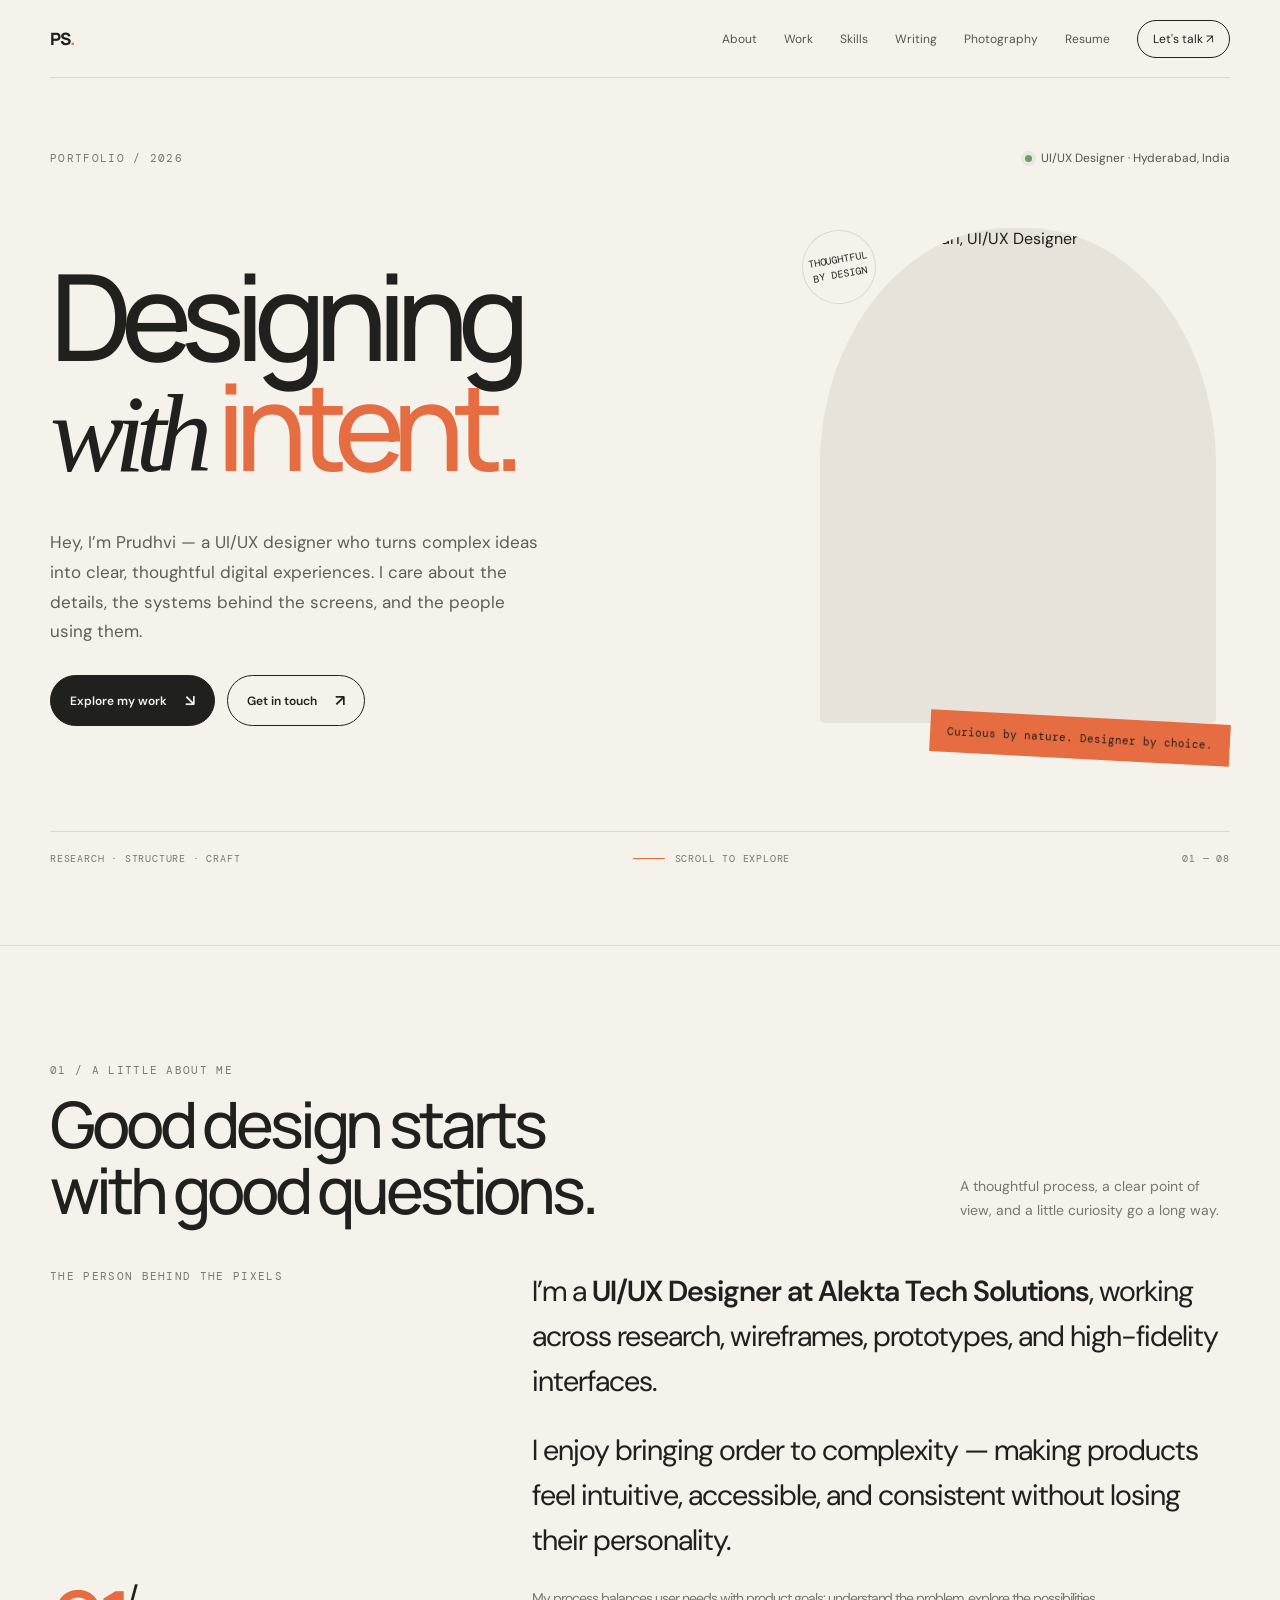
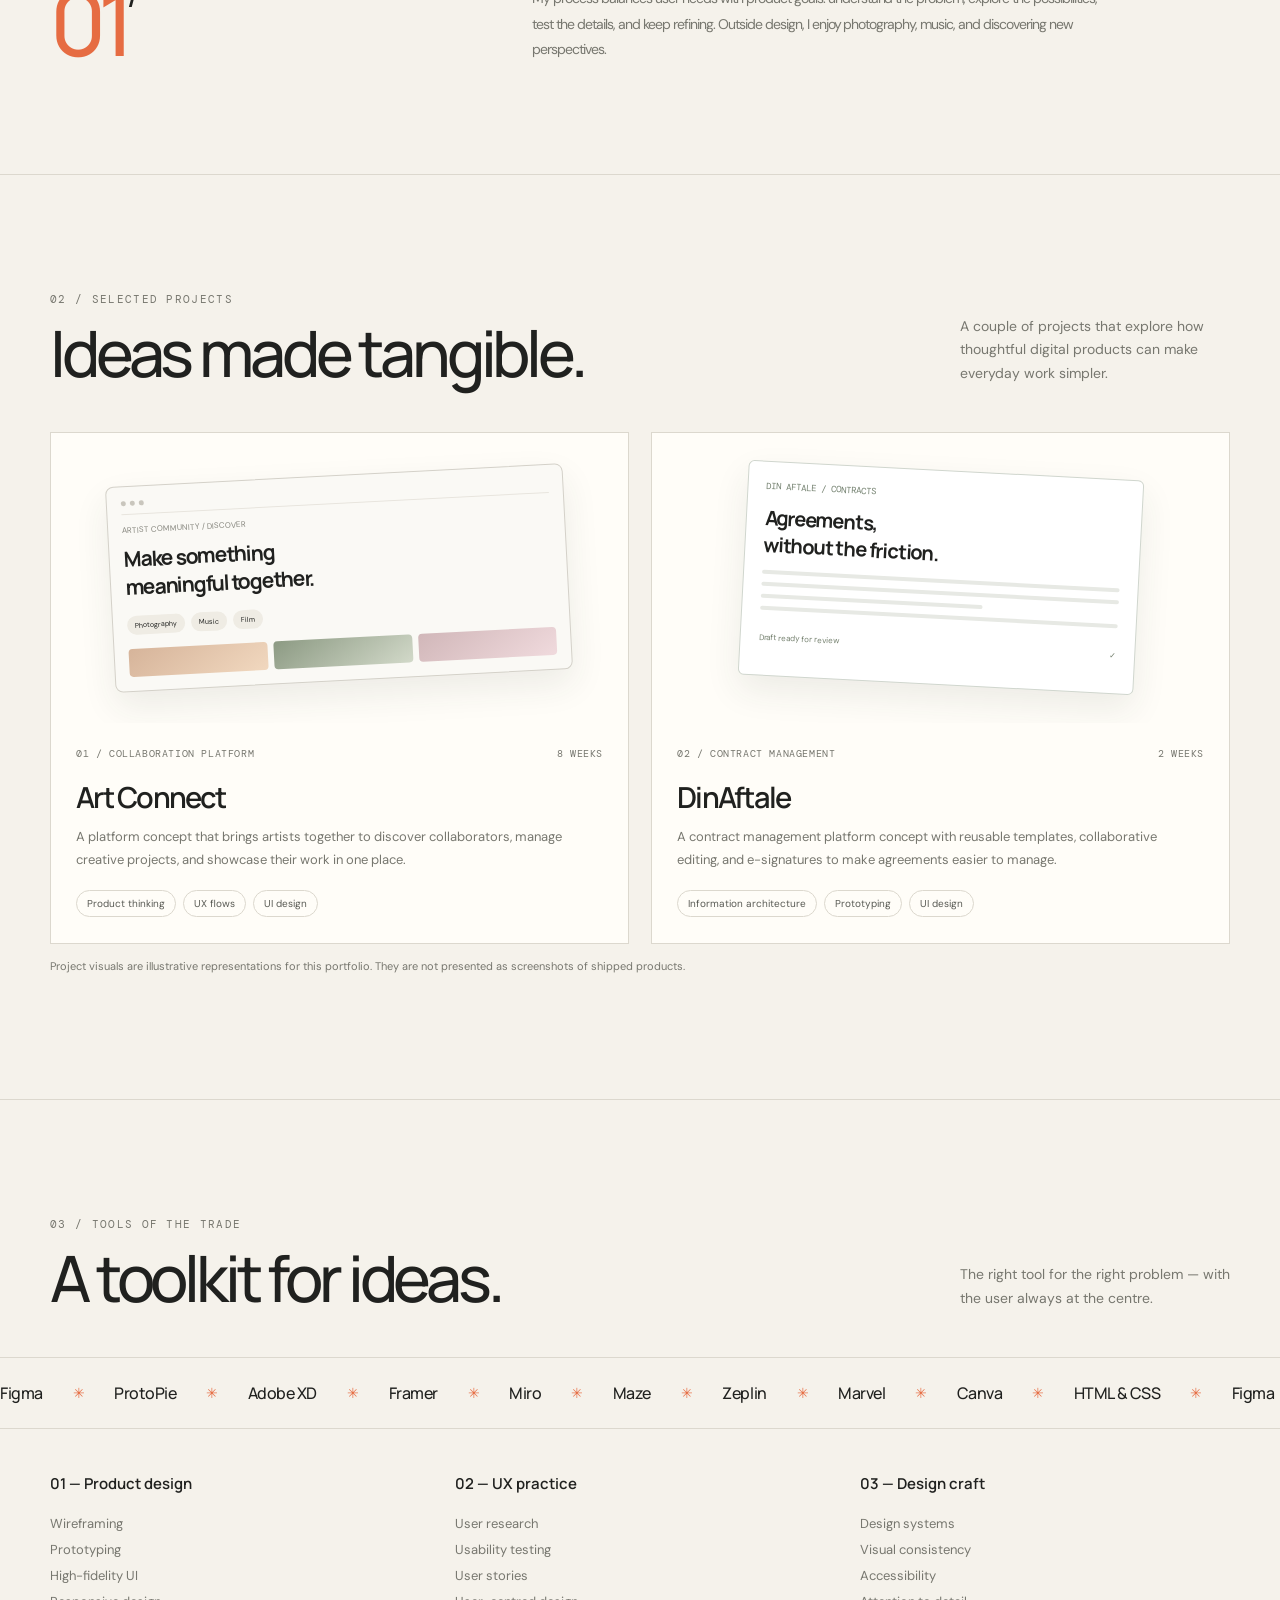
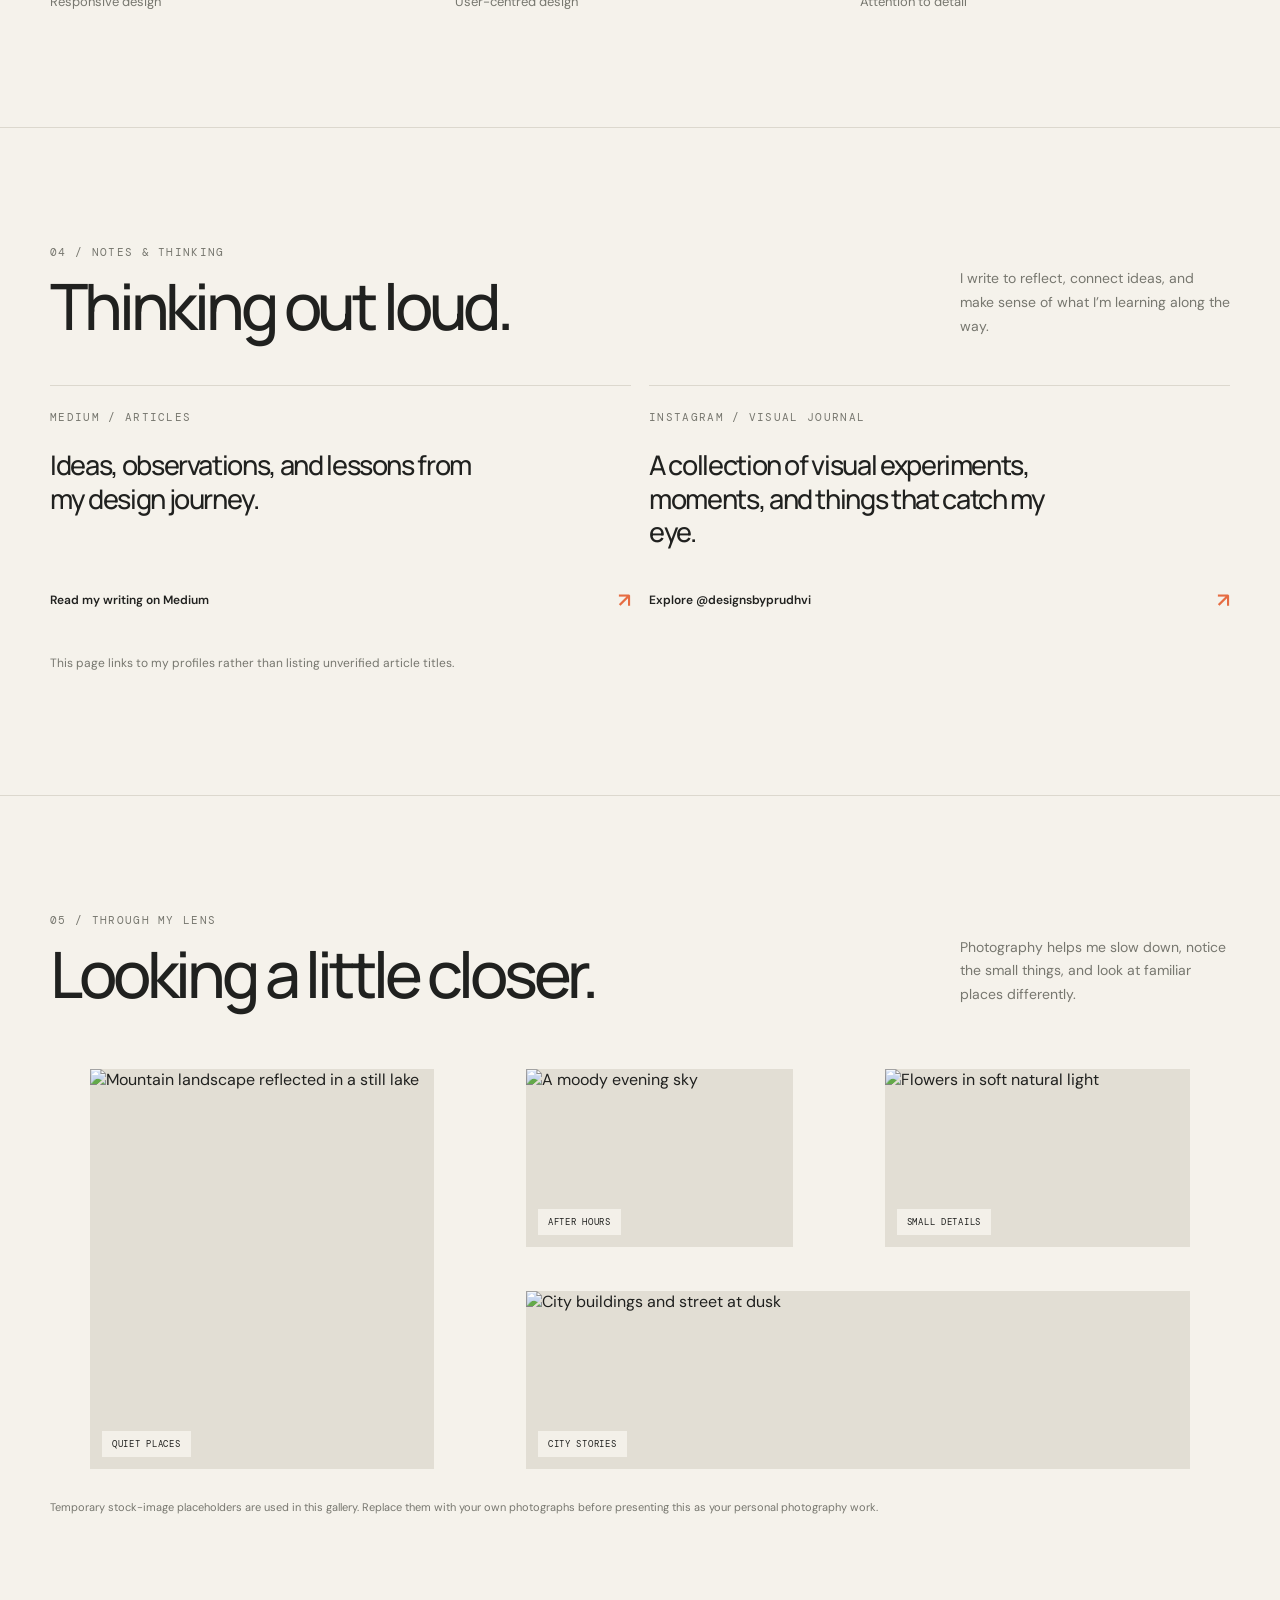
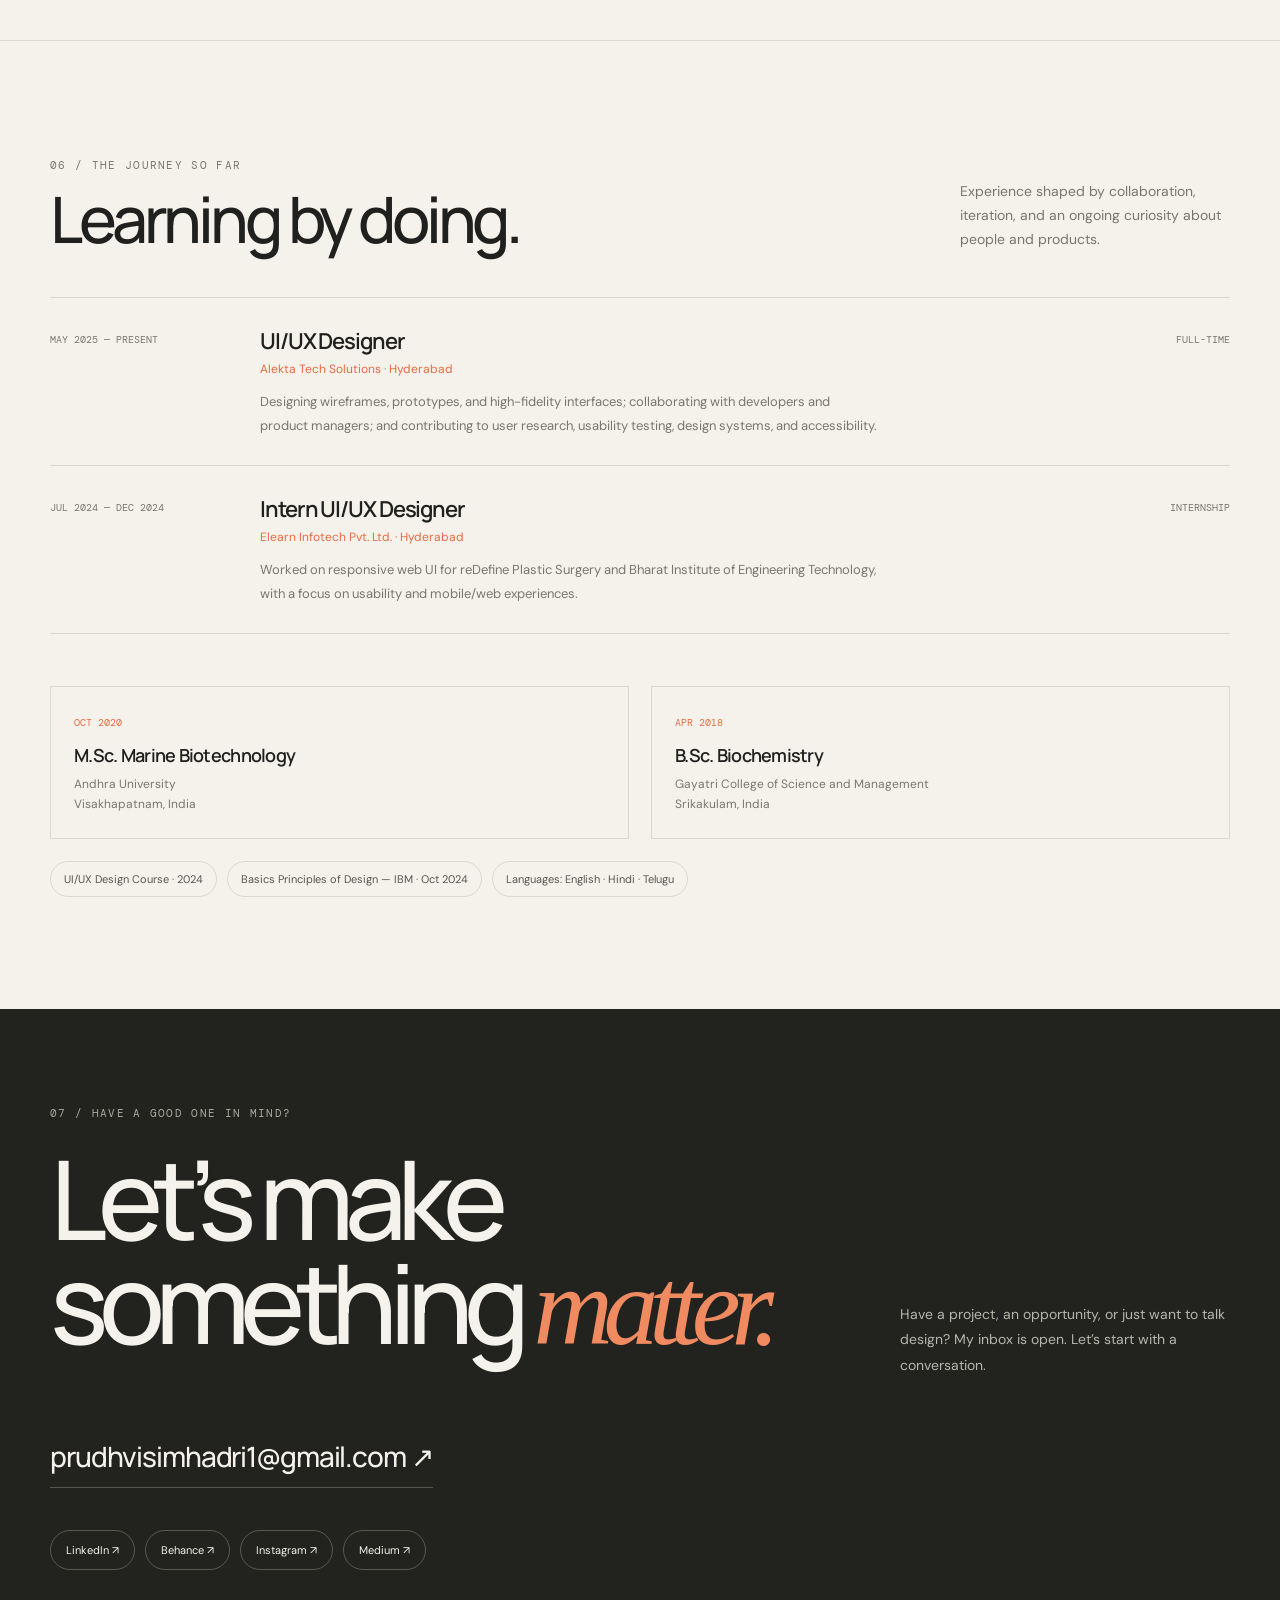
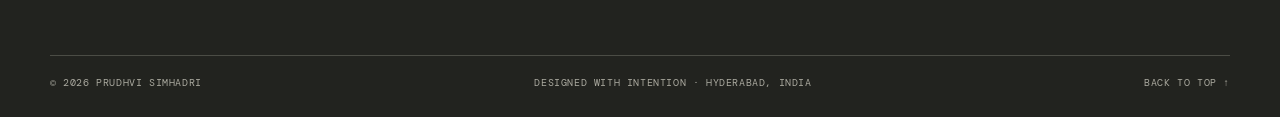
==== commit 585b2d8b: "Latest UI Changes" ====
--- a/Portfolio/index.html
+++ b/Portfolio/index.html
@@ -1,32 +1,38 @@
 <!doctype html>
-<html lang="en" data-theme="light">
+<html lang="en">
 <head>
   <meta charset="utf-8">
   <meta name="viewport" content="width=device-width, initial-scale=1">
   <meta name="theme-color" content="#f5f2eb">
   <meta name="description" content="Prudhvi Simhadri — UI/UX Designer crafting thoughtful digital experiences through research, systems thinking, and visual design.">
   <title>Prudhvi Simhadri — UI/UX Designer</title>
-  <script>
-    try {
-      if (localStorage.getItem('portfolio-theme') === 'dark') {
-        document.documentElement.dataset.theme = 'dark';
-        document.querySelector('meta[name="theme-color"]').content = '#171815';
-      }
-    } catch (error) {
-      console.warn('Theme preference could not be restored.', error);
-    }
-  </script>
   <link rel="preconnect" href="https://fonts.googleapis.com">
   <link rel="preconnect" href="https://fonts.gstatic.com" crossorigin>
   <link href="https://fonts.googleapis.com/css2?family=DM+Mono:wght@400;500&family=DM+Sans:wght@400;500;600;700&family=Manrope:wght@400;500;600;700;800&display=swap" rel="stylesheet">
-  <link rel="stylesheet" href="style.css?v=20261018-comet1">
+  <style>
+    :root{--paper:#f5f2eb;--ink:#20211f;--muted:#77776f;--line:#dcd8ce;--accent:#e66c42;--white:#fffdf8;--serif:Georgia,'Times New Roman',serif;--sans:'DM Sans',sans-serif;--display:Manrope,sans-serif;--mono:'DM Mono',monospace;--max:1180px}
+    *{box-sizing:border-box}html{scroll-behavior:smooth;scroll-padding-top:86px}body{margin:0;background:var(--paper);color:var(--ink);font-family:var(--sans);-webkit-font-smoothing:antialiased}a{color:inherit;text-decoration:none}button,a{-webkit-tap-highlight-color:transparent}img{display:block;max-width:100%}.wrap{width:min(var(--max),calc(100% - 64px));margin-inline:auto}.eyebrow{font:11px var(--mono);letter-spacing:.12em;text-transform:uppercase;color:var(--muted)}.section{padding:112px 0;border-top:1px solid var(--line)}.section-head{display:flex;align-items:flex-end;justify-content:space-between;gap:28px;margin-bottom:46px}.section-title{font:500 clamp(36px,5vw,64px)/1.03 var(--display);letter-spacing:-.065em;margin:12px 0 0}.section-note{max-width:270px;color:var(--muted);font-size:14px;line-height:1.7;margin:0}
+    .nav{height:78px;display:flex;align-items:center;justify-content:space-between;border-bottom:1px solid var(--line);position:sticky;top:0;z-index:20;background:rgba(245,242,235,.92);backdrop-filter:blur(14px)}.brand{font:800 17px var(--display);letter-spacing:-.06em}.brand span{color:var(--accent)}.nav-links{display:flex;align-items:center;gap:27px;font-size:12px;color:#55564f}.nav-links a{transition:color .2s}.nav-links a:hover{color:var(--accent)}.nav-cta{border:1px solid var(--ink);padding:10px 15px;border-radius:30px;color:var(--ink)!important}.menu-toggle{display:none;border:0;background:none;font-size:24px;color:var(--ink)}
+    .hero{padding:72px 0 80px}.hero-top{display:flex;align-items:center;justify-content:space-between;gap:20px;margin-bottom:48px}.availability{display:flex;align-items:center;gap:9px;font-size:12px;color:#55564f}.dot{width:7px;height:7px;border-radius:50%;background:#709b6c;box-shadow:0 0 0 4px #709b6c1d}.hero-grid{display:grid;grid-template-columns:1.2fr .8fr;gap:48px;align-items:center}.hero h1{font:500 clamp(58px,9.4vw,128px)/.91 var(--display);letter-spacing:-.09em;margin:0 0 30px}.hero h1 .second{font:italic 500 .92em var(--serif);letter-spacing:-.085em}.hero h1 .accent{color:var(--accent)}.hero-intro{max-width:490px;font-size:17px;line-height:1.75;color:#5e5e57;margin:0 0 28px}.hero-actions{display:flex;align-items:center;gap:12px;flex-wrap:wrap}.btn{display:inline-flex;align-items:center;justify-content:center;gap:18px;border-radius:30px;padding:14px 19px;font-size:12px;font-weight:600;border:1px solid var(--ink);transition:transform .2s,background .2s,color .2s}.btn:hover{transform:translateY(-2px)}.btn-dark{background:var(--ink);color:var(--paper)}.btn-dark:hover{background:var(--accent);border-color:var(--accent)}.btn-light:hover{background:var(--white)}.arrow{font-size:16px}.hero-visual{position:relative;max-width:410px;justify-self:end;width:100%;padding:14px 14px 50px 0}.portrait-frame{position:relative;overflow:hidden;aspect-ratio:4/5;background:#e7e3da;border-radius:48% 48% 5px 5px}.portrait-frame img{width:100%;height:100%;object-fit:cover;object-position:center 31%;mix-blend-mode:multiply}.portrait-caption{position:absolute;right:0;bottom:14px;background:var(--accent);color:#241f1b;padding:14px 17px;font:11px var(--mono);transform:rotate(3deg)}.hero-index{position:absolute;top:16px;left:-18px;width:74px;height:74px;border:1px solid var(--line);border-radius:50%;display:grid;place-items:center;background:var(--paper);font:10px/1.5 var(--mono);text-align:center;transform:rotate(-10deg)}.hero-bottom{margin-top:58px;display:flex;justify-content:space-between;align-items:center;border-top:1px solid var(--line);padding-top:20px;color:var(--muted);font:10px var(--mono);letter-spacing:.08em;text-transform:uppercase}.scroll-mark{display:flex;align-items:center;gap:10px}.scroll-mark span{display:inline-block;width:32px;height:1px;background:var(--accent)}
+    .about-grid{display:grid;grid-template-columns:.72fr 1.28fr;gap:90px}.about-aside{display:flex;flex-direction:column;justify-content:space-between;min-height:260px}.big-number{font:500 90px/.9 var(--display);letter-spacing:-.09em;color:var(--accent)}.about-copy{font-size:clamp(20px,2.3vw,29px);line-height:1.55;letter-spacing:-.035em;max-width:720px}.about-copy p{margin:0 0 24px}.about-copy strong{font-weight:600}.about-small{font-size:14px;line-height:1.8;color:var(--muted);max-width:570px}
+    .project-grid{display:grid;grid-template-columns:1fr 1fr;gap:22px}.project-card{border:1px solid var(--line);background:var(--white);overflow:hidden;transition:transform .25s,border-color .25s}.project-card:hover{transform:translateY(-5px);border-color:#aaa59a}.project-art{height:290px;position:relative;overflow:hidden;display:flex;align-items:center;justify-content:center;padding:28px}.art-connect{background:#e9dfd0}.art-dinaftale{background:#dfe6df}.mini-window{width:88%;height:88%;background:#faf9f5;border:1px solid #d4d1c9;box-shadow:0 15px 35px #34352b16;border-radius:8px;padding:14px;transform:rotate(-3deg);display:flex;flex-direction:column;gap:10px}.window-top{display:flex;gap:4px;padding-bottom:8px;border-bottom:1px solid #e8e5de}.window-top i{width:5px;height:5px;border-radius:50%;background:#c9c6bd}.mock-heading{font:700 21px var(--display);letter-spacing:-.06em}.mock-sub{font-size:8px;color:#87877f}.mock-chips{display:flex;gap:6px;margin-top:5px}.mock-chips span{font-size:7px;background:#efece4;border-radius:20px;padding:5px 8px}.mock-cards{display:grid;grid-template-columns:repeat(3,1fr);gap:6px;margin-top:4px;flex:1}.mock-cards span{background:linear-gradient(145deg,#d6b49a,#f1d8bf);border-radius:4px}.mock-cards span:nth-child(2){background:linear-gradient(145deg,#8c9a83,#d2d9c9)}.mock-cards span:nth-child(3){background:linear-gradient(145deg,#d1b7b9,#f0dadd)}.doc-window{width:76%;height:92%;background:#fff;border:1px solid #d0d6ce;box-shadow:0 15px 35px #34352b16;border-radius:6px;padding:18px;transform:rotate(3deg)}.doc-label{font:9px var(--mono);color:#73806f}.doc-title{font:700 20px var(--display);letter-spacing:-.06em;margin:12px 0}.doc-line{height:4px;background:#e7e9e4;border-radius:4px;margin:8px 0;width:100%}.doc-line.short{width:62%}.doc-sign{margin-top:22px;display:flex;justify-content:space-between;align-items:center;font-size:8px;color:#75816f}.project-info{padding:24px 25px 26px}.project-meta{display:flex;justify-content:space-between;gap:12px;font:10px var(--mono);text-transform:uppercase;color:var(--muted);letter-spacing:.06em}.project-info h3{font:600 29px var(--display);letter-spacing:-.06em;margin:17px 0 9px}.project-info p{font-size:13px;line-height:1.75;color:var(--muted);max-width:490px;margin:0}.project-tags{display:flex;flex-wrap:wrap;gap:7px;margin-top:19px}.project-tags span{border:1px solid var(--line);border-radius:20px;padding:6px 10px;font-size:10px;color:#595a54}
+    .marquee-shell{overflow:hidden;border-block:1px solid var(--line);padding:24px 0}.marquee{display:flex;width:max-content;animation:marquee 35s linear infinite}.marquee-shell:hover .marquee{animation-play-state:paused}.marquee-group{display:flex;align-items:center;gap:30px;padding-right:30px}.tool{font:500 16px var(--display);letter-spacing:-.03em;white-space:nowrap;display:flex;align-items:center;gap:30px}.tool:after{content:'✳';color:var(--accent);font-size:14px}@keyframes marquee{to{transform:translateX(-50%)}}.skills-bottom{display:grid;grid-template-columns:repeat(3,1fr);gap:35px;margin-top:44px}.skill-column h3{font:600 15px var(--display);margin:0 0 17px}.skill-column p{color:var(--muted);font-size:13px;line-height:2;margin:0}
+    .writing-grid{display:grid;grid-template-columns:1fr 1fr;gap:18px}.writing-card{border-top:1px solid var(--line);padding:24px 0;display:flex;flex-direction:column;min-height:200px}.writing-card .eyebrow{margin-bottom:24px}.writing-card h3{font:500 27px/1.25 var(--display);letter-spacing:-.05em;margin:0 0 20px;max-width:440px}.writing-card a{margin-top:auto;font-size:12px;font-weight:600;display:flex;justify-content:space-between;align-items:center;max-width:100%;padding-top:18px}.writing-card a span{color:var(--accent);font-size:20px}.writing-note{font-size:12px;color:var(--muted);margin-top:18px}
+    .photo-grid{display:grid;grid-template-columns:1.1fr .9fr 1fr;grid-template-rows:210px 210px;gap:12px}.photo{position:relative;overflow:hidden;background:#e2ded4}.photo:first-child{grid-row:span 2}.photo:nth-child(4){grid-column:2 / 4}.photo img{width:100%;height:100%;object-fit:cover;transition:transform .7s;filter:saturate(.82)}.photo:hover img{transform:scale(1.05)}.photo figcaption{position:absolute;bottom:12px;left:12px;background:rgba(245,242,235,.9);padding:7px 10px;font:9px var(--mono);text-transform:uppercase;letter-spacing:.08em}.photo-disclaimer{color:var(--muted);font-size:11px;margin-top:14px;line-height:1.6}
+    .timeline{border-top:1px solid var(--line)}.timeline-item{display:grid;grid-template-columns:180px 1fr 170px;gap:30px;padding:28px 0;border-bottom:1px solid var(--line)}.timeline-date{font:10px var(--mono);color:var(--muted);padding-top:7px}.timeline-main h3{font:600 22px var(--display);letter-spacing:-.05em;margin:0 0 5px}.timeline-main .company{font-size:12px;color:var(--accent);margin-bottom:13px}.timeline-main p{font-size:13px;line-height:1.8;color:var(--muted);margin:0;max-width:620px}.timeline-type{text-align:right;font:10px var(--mono);color:var(--muted);padding-top:7px}.edu-grid{display:grid;grid-template-columns:1fr 1fr;gap:22px;margin-top:52px}.edu-card{padding:23px;border:1px solid var(--line)}.edu-card h3{font:600 18px var(--display);letter-spacing:-.04em;margin:12px 0 7px}.edu-card p{font-size:12px;line-height:1.7;color:var(--muted);margin:0}.edu-year{font:10px var(--mono);color:var(--accent)}.cert-row{display:flex;flex-wrap:wrap;gap:10px;margin-top:22px}.cert-row span{border:1px solid var(--line);border-radius:30px;padding:10px 13px;font-size:11px;color:#55564f}
+    .contact{background:#22231f;color:var(--paper);padding:92px 0 28px}.contact .eyebrow{color:#aaa99f}.contact h2{font:500 clamp(48px,9vw,110px)/.95 var(--display);letter-spacing:-.085em;margin:24px 0 32px;max-width:900px}.contact h2 em{font-family:var(--serif);font-weight:400;color:#f08a61}.contact-top{display:flex;justify-content:space-between;align-items:flex-end;gap:40px}.contact-desc{font-size:14px;line-height:1.8;color:#b7b6ac;max-width:330px}.contact-links{display:flex;flex-wrap:wrap;gap:10px;margin-top:42px}.contact-links a{border:1px solid #585951;border-radius:30px;padding:12px 15px;font-size:11px;transition:background .2s,border .2s}.contact-links a:hover{background:var(--accent);border-color:var(--accent);color:#211e1b}.contact-email{font:500 clamp(17px,3vw,28px) var(--display);letter-spacing:-.04em;border-bottom:1px solid #55564e;padding-bottom:12px;display:inline-block;margin-top:45px}.footer{border-top:1px solid #4b4c45;margin-top:85px;padding-top:20px;display:flex;justify-content:space-between;gap:20px;font:10px var(--mono);color:#aaa99f;text-transform:uppercase;letter-spacing:.06em}
+    .reveal{opacity:0;transform:translateY(18px);transition:opacity .7s ease,transform .7s ease}.reveal.visible{opacity:1;transform:translateY(0)}
+    @media(max-width:800px){.wrap{width:min(var(--max),calc(100% - 38px))}.section{padding:78px 0}.nav{height:68px}.nav-links{gap:15px}.nav-links a:not(.nav-cta){display:none}.hero{padding-top:48px}.hero-grid{grid-template-columns:1fr .72fr;gap:24px}.hero h1{font-size:clamp(55px,10vw,86px)}.hero-intro{font-size:15px}.hero-visual{max-width:300px}.about-grid{gap:35px}.project-art{height:235px}.timeline-item{grid-template-columns:125px 1fr;gap:20px}.timeline-type{grid-column:2;text-align:left;padding-top:0}.photo-grid{grid-template-rows:170px 170px}.contact-top{display:block}.contact-desc{margin-top:0}}
+    @media(max-width:560px){.wrap{width:calc(100% - 34px)}.nav-links{gap:0}.nav-cta{padding:9px 12px;font-size:11px}.menu-toggle{display:block}.nav-links.open{position:absolute;top:67px;left:0;right:0;padding:20px 18px;background:var(--paper);border-bottom:1px solid var(--line);display:flex;flex-direction:column;align-items:stretch;gap:17px}.nav-links.open a:not(.nav-cta){display:block}.nav-links.open .nav-cta{text-align:center}.hero-top{align-items:flex-start;flex-direction:column;margin-bottom:28px}.hero-grid{grid-template-columns:1fr;gap:35px}.hero h1{font-size:clamp(64px,16vw,92px)}.hero-visual{width:80%;justify-self:center;max-width:330px}.hero-bottom{margin-top:35px}.section-head{align-items:flex-start;flex-direction:column;margin-bottom:32px}.section-note{max-width:400px}.about-grid{grid-template-columns:1fr;gap:30px}.about-aside{min-height:0;flex-direction:row;align-items:flex-end}.big-number{font-size:64px}.about-copy{font-size:21px}.project-grid,.writing-grid,.edu-grid{grid-template-columns:1fr}.project-art{height:260px}.skills-bottom{grid-template-columns:1fr;gap:26px}.photo-grid{grid-template-columns:1fr 1fr;grid-template-rows:230px 160px 160px}.photo:first-child{grid-row:span 2}.photo:nth-child(4){grid-column:1 / 3}.timeline-item{grid-template-columns:1fr;gap:8px;padding:23px 0}.timeline-type{grid-column:auto}.timeline-date{padding-top:0}.contact{padding-top:72px}.contact h2{font-size:clamp(52px,14vw,78px)}.footer{flex-direction:column;gap:10px;margin-top:60px}.hero-index{left:-12px;width:62px;height:62px}}
+    @media(prefers-reduced-motion:reduce){html{scroll-behavior:auto}*,*:before,*:after{animation-duration:.01ms!important;animation-iteration-count:1!important;transition-duration:.01ms!important}.reveal{opacity:1;transform:none}}
+  </style>
 </head>
 <body>
   <header class="nav wrap" aria-label="Main navigation">
-    <a class="brand" href="#top" aria-label="Prudhvi Simhadri home">Prudhvi Simhadri<span>.</span></a>
+    <a class="brand" href="#top" aria-label="Prudhvi Simhadri home">PS<span>.</span></a>
     <button class="menu-toggle" aria-label="Toggle navigation" aria-expanded="false">☰</button>
     <nav class="nav-links" id="navLinks">
-      <a href="#about">About</a><a href="#work">Work</a><a href="#skills">Skills</a><a href="#writing">Writing</a><a href="#photography">Photography</a><a class="nav-cta glass-cta" href="#contact">Let's talk <span class="cta-arrow" aria-hidden="true"><svg viewBox="0 0 24 24"><path d="M6 18 18 6M7 6h11v11"/></svg></span></a><button class="theme-toggle" type="button" aria-label="Switch to dark theme"><svg class="theme-toggle-moon" viewBox="0 0 24 24" aria-hidden="true" focusable="false"><path d="M20.2 15.1A8.5 8.5 0 0 1 8.9 3.8 8.5 8.5 0 1 0 20.2 15.1Z"/></svg><svg class="theme-toggle-sun" viewBox="0 0 24 24" aria-hidden="true" focusable="false"><circle cx="12" cy="12" r="4"/><path d="M12 2v2m0 16v2M4.93 4.93l1.42 1.42m11.3 11.3 1.42 1.42M2 12h2m16 0h2M4.93 19.07l1.42-1.42m11.3-11.3 1.42-1.42"/></svg></button>
+      <a href="#about">About</a><a href="#work">Work</a><a href="#skills">Skills</a><a href="#writing">Writing</a><a href="#photography">Photography</a><a href="Assets/Prudhvi%27s%20Resume.pdf" target="_blank" rel="noopener noreferrer">Resume</a><a class="nav-cta" href="#contact">Let's talk ↗</a>
     </nav>
   </header>
   <main id="top">
@@ -36,375 +42,39 @@
         <div class="hero-copy reveal">
           <h1>Designing<br><span class="second">with</span> <span class="accent">intent.</span></h1>
           <p class="hero-intro">Hey, I’m Prudhvi — a UI/UX designer who turns complex ideas into clear, thoughtful digital experiences. I care about the details, the systems behind the screens, and the people using them.</p>
-          <div class="hero-actions"><a class="btn btn-dark glass-cta" href="#work">Explore my work <span class="arrow cta-arrow" aria-hidden="true"><svg viewBox="0 0 24 24"><path d="M6 18 18 6M7 6h11v11"/></svg></span></a><a class="btn btn-light glass-cta" href="mailto:prudhvisimhadri1@gmail.com">Get in touch <span class="arrow cta-arrow" aria-hidden="true"><svg viewBox="0 0 24 24"><path d="M6 18 18 6M7 6h11v11"/></svg></span></a></div>
+          <div class="hero-actions"><a class="btn btn-dark" href="#work">Explore my work <span class="arrow">↘</span></a><a class="btn btn-light" href="mailto:prudhvisimhadri1@gmail.com">Get in touch <span class="arrow">↗</span></a></div>
         </div>
-        <div class="hero-visual reveal"><div class="hero-index">THOUGHTFUL<br>BY DESIGN</div><div class="orbit-scene" aria-hidden="true"><div class="orbit-ring orbit-ring-one"></div><div class="orbit-ring orbit-ring-two"></div><div class="orbit-core"><span></span></div><div class="orbit-label">DESIGN<br>IN MOTION</div></div><div class="portrait-frame"><img src="Assets/WhatsApp%20Image%202026-10-13%20at%202.12.48%20PM.jpeg" alt="Prudhvi Simhadri, UI/UX Designer" fetchpriority="high"></div><div class="portrait-caption">Curious by nature. Designer by choice.</div></div>
+        <div class="hero-visual reveal"><div class="hero-index">THOUGHTFUL<br>BY DESIGN</div><div class="portrait-frame"><img src="/Assets/portrait.jpg" alt="Prudhvi Simhadri, UI/UX Designer" fetchpriority="high"></div><div class="portrait-caption">Curious by nature. Designer by choice.</div></div>
       </div>
       <div class="hero-bottom"><span>Research · Structure · Craft</span><span class="scroll-mark"><span></span> Scroll to explore</span><span>01 — 08</span></div>
     </section>
-    <section class="section" id="about"><div class="wrap"><div class="section-head"><div><span class="eyebrow">01 / A little about me</span><h2 class="section-title">Good design starts<br>with good questions.</h2></div><p class="section-note">A thoughtful process, a clear point of view, and a little curiosity go a long way.</p></div><div class="about-grid reveal"><div class="about-aside"><span class="eyebrow">The person behind the pixels</span></div><div class="about-copy"><p>I’m a <strong>UI/UX Designer at Alekta Tech Solutions</strong>, working across research, wireframes, prototypes, and high-fidelity interfaces.</p><p>I enjoy bringing order to complexity — making products feel intuitive, accessible, and consistent without losing their personality.</p><div class="about-small">My process balances user needs with product goals: understand the problem, explore the possibilities, test the details, and keep refining. Outside design, I enjoy photography, music, and discovering new perspectives.</div></div></div></div></section>
+    <section class="section" id="about"><div class="wrap"><div class="section-head"><div><span class="eyebrow">01 / A little about me</span><h2 class="section-title">Good design starts<br>with good questions.</h2></div><p class="section-note">A thoughtful process, a clear point of view, and a little curiosity go a long way.</p></div><div class="about-grid reveal"><div class="about-aside"><span class="eyebrow">The person behind the pixels</span><span class="big-number">01<span style="font-size:.35em;vertical-align:top;color:var(--ink)">/</span></span></div><div class="about-copy"><p>I’m a <strong>UI/UX Designer at Alekta Tech Solutions</strong>, working across research, wireframes, prototypes, and high-fidelity interfaces.</p><p>I enjoy bringing order to complexity — making products feel intuitive, accessible, and consistent without losing their personality.</p><div class="about-small">My process balances user needs with product goals: understand the problem, explore the possibilities, test the details, and keep refining. Outside design, I enjoy photography, music, and discovering new perspectives.</div></div></div></div></section>
     <section class="section" id="work"><div class="wrap"><div class="section-head"><div><span class="eyebrow">02 / Selected projects</span><h2 class="section-title">Ideas made tangible.</h2></div><p class="section-note">A couple of projects that explore how thoughtful digital products can make everyday work simpler.</p></div><div class="project-grid">
-      <article class="project-card reveal"><div class="project-art project-art-sheet"><div class="project-sheet project-sheet-connect"><span class="project-sheet-label">ART CONNECT / CREATIVE COLLABORATION</span><h3>Where creativity<br>meets collaboration.</h3><div class="project-sheet-body"><img class="project-sheet-preview" src="Assets/Art%20Connect%20Cover.png" alt="Art Connect creative collaboration app cover" loading="lazy"><div class="project-sheet-lines" aria-hidden="true"><span></span><span></span><span></span><span></span></div></div><div class="project-sheet-footer"><span>Product concept · UX flows · UI design</span><span aria-hidden="true">✓</span></div></div></div><div class="project-info"><div class="project-meta"><span>01 / Collaboration platform</span><span>8 weeks</span></div><h3>Art Connect</h3><p>A platform concept that brings artists together to discover collaborators, manage creative projects, and showcase their work in one place.</p><div class="project-tags"><span>Product thinking</span><span>UX flows</span><span>UI design</span></div></div></article>
-      <article class="project-card reveal"><div class="project-art project-art-sheet"><div class="project-sheet project-sheet-dinaftale"><span class="project-sheet-label">DIN AFTALE / CONTRACTS</span><h3>Agreements,<br>without the friction.</h3><div class="project-sheet-body"><img class="project-sheet-preview" src="Assets/Dinaftale%20Final.jpg" alt="DinAftale digital contract platform cover" loading="lazy"><div class="project-sheet-lines" aria-hidden="true"><span></span><span></span><span></span><span></span></div></div><div class="project-sheet-footer"><span>Templates · collaboration · e-signatures</span><span aria-hidden="true">✓</span></div></div></div><div class="project-info"><div class="project-meta"><span>02 / Contract management</span><span>2 weeks</span></div><h3>DinAftale</h3><p>A contract management platform concept with reusable templates, collaborative editing, and e-signatures to make agreements easier to manage.</p><div class="project-tags"><span>Information architecture</span><span>Prototyping</span><span>UI design</span></div></div></article>
-    </div></div></section>
-    <section class="section" id="skills">
-      <div class="wrap">
-        <div class="section-head">
-          <div><span class="eyebrow">03 / Tools of the trade</span><h2 class="section-title">A toolkit for ideas.</h2></div>
-          <p class="section-note">The right tool for the right problem — with the user always at the centre.</p>
-        </div>
-      </div>
-      <div class="marquee-shell" aria-label="Design tools">
-        <div class="marquee">
-          <div class="marquee-group">
-            <span class="tool"><img class="tool-icon" src="Assets/Tool-Icons/figma.svg" alt="" aria-hidden="true">Figma</span>
-            <span class="tool"><img class="tool-icon" src="Assets/Tool-Icons/protopie.png" alt="" aria-hidden="true">ProtoPie</span>
-            <span class="tool"><img class="tool-icon" src="Assets/Tool-Icons/adobe-xd.svg" alt="" aria-hidden="true">Adobe XD</span>
-            <span class="tool"><img class="tool-icon" src="Assets/Tool-Icons/framer.svg" alt="" aria-hidden="true">Framer</span>
-            <span class="tool"><img class="tool-icon" src="Assets/Tool-Icons/miro.svg" alt="" aria-hidden="true">Miro</span>
-            <span class="tool"><img class="tool-icon" src="Assets/Tool-Icons/maze.svg" alt="" aria-hidden="true">Maze</span>
-            <span class="tool"><img class="tool-icon" src="Assets/Tool-Icons/zeplin.svg" alt="" aria-hidden="true">Zeplin</span>
-            <span class="tool"><img class="tool-icon" src="Assets/Tool-Icons/marvel.svg" alt="" aria-hidden="true">Marvel</span>
-            <span class="tool"><img class="tool-icon" src="Assets/Tool-Icons/canva.svg" alt="" aria-hidden="true">Canva</span>
-            <span class="tool"><img class="tool-icon" src="Assets/Tool-Icons/html5.svg" alt="" aria-hidden="true"><img class="tool-icon" src="Assets/Tool-Icons/css3.svg" alt="" aria-hidden="true">HTML &amp; CSS</span>
-            <span class="tool"><svg class="tool-icon" viewBox="0 0 24 24" fill="none" aria-hidden="true"><circle cx="12" cy="12" r="1.7" fill="#61DAFB"/><g stroke="#61DAFB" stroke-width="1"><ellipse cx="12" cy="12" rx="10" ry="3.9"/><ellipse cx="12" cy="12" rx="10" ry="3.9" transform="rotate(60 12 12)"/><ellipse cx="12" cy="12" rx="10" ry="3.9" transform="rotate(120 12 12)"/></g></svg>React</span>
-          </div>
-          <div class="marquee-group" aria-hidden="true">
-            <span class="tool"><img class="tool-icon" src="Assets/Tool-Icons/figma.svg" alt="">Figma</span>
-            <span class="tool"><img class="tool-icon" src="Assets/Tool-Icons/protopie.png" alt="">ProtoPie</span>
-            <span class="tool"><img class="tool-icon" src="Assets/Tool-Icons/adobe-xd.svg" alt="">Adobe XD</span>
-            <span class="tool"><img class="tool-icon" src="Assets/Tool-Icons/framer.svg" alt="">Framer</span>
-            <span class="tool"><img class="tool-icon" src="Assets/Tool-Icons/miro.svg" alt="">Miro</span>
-            <span class="tool"><img class="tool-icon" src="Assets/Tool-Icons/maze.svg" alt="">Maze</span>
-            <span class="tool"><img class="tool-icon" src="Assets/Tool-Icons/zeplin.svg" alt="">Zeplin</span>
-            <span class="tool"><img class="tool-icon" src="Assets/Tool-Icons/marvel.svg" alt="">Marvel</span>
-            <span class="tool"><img class="tool-icon" src="Assets/Tool-Icons/canva.svg" alt="">Canva</span>
-            <span class="tool"><img class="tool-icon" src="Assets/Tool-Icons/html5.svg" alt=""><img class="tool-icon" src="Assets/Tool-Icons/css3.svg" alt="">HTML &amp; CSS</span>
-            <span class="tool"><svg class="tool-icon" viewBox="0 0 24 24" fill="none" aria-hidden="true"><circle cx="12" cy="12" r="1.7" fill="#61DAFB"/><g stroke="#61DAFB" stroke-width="1"><ellipse cx="12" cy="12" rx="10" ry="3.9"/><ellipse cx="12" cy="12" rx="10" ry="3.9" transform="rotate(60 12 12)"/><ellipse cx="12" cy="12" rx="10" ry="3.9" transform="rotate(120 12 12)"/></g></svg>React</span>
-          </div>
-        </div>
-      </div>
-      <div class="wrap">
-        <div class="skills-bottom">
-          <article class="skill-card skill-card-product">
-            <div class="skill-card-top"><span>01 / Product</span><span class="cta-arrow" aria-hidden="true"><svg viewBox="0 0 24 24"><path d="M6 18 18 6M7 6h11v11"/></svg></span></div>
-            <h3>Product design</h3>
-            <ul>
-              <li><span>01</span>Wireframing</li>
-              <li><span>02</span>Prototyping</li>
-              <li><span>03</span>High-fidelity UI</li>
-              <li><span>04</span>Responsive design</li>
-            </ul>
-          </article>
-          <article class="skill-card skill-card-ux">
-            <div class="skill-card-top"><span>02 / Experience</span><span class="cta-arrow" aria-hidden="true"><svg viewBox="0 0 24 24"><path d="M6 18 18 6M7 6h11v11"/></svg></span></div>
-            <h3>UX practice</h3>
-            <ul>
-              <li><span>01</span>User research</li>
-              <li><span>02</span>Usability testing</li>
-              <li><span>03</span>User stories</li>
-              <li><span>04</span>User-centred design</li>
-            </ul>
-          </article>
-          <article class="skill-card skill-card-craft">
-            <div class="skill-card-top"><span>03 / Visual systems</span><span class="cta-arrow" aria-hidden="true"><svg viewBox="0 0 24 24"><path d="M6 18 18 6M7 6h11v11"/></svg></span></div>
-            <h3>Design craft</h3>
-            <ul>
-              <li><span>01</span>Design systems</li>
-              <li><span>02</span>Visual consistency</li>
-              <li><span>03</span>Accessibility</li>
-              <li><span>04</span>Attention to detail</li>
-            </ul>
-          </article>
-        </div>
-      </div>
-    </section>
-    <section class="section" id="writing"><div class="wrap"><div class="section-head"><div><span class="eyebrow">04 / Notes & thinking</span><h2 class="section-title">Thinking out loud.</h2></div><p class="section-note">I write to reflect, connect ideas, and make sense of what I’m learning along the way.</p></div><div class="writing-grid"><article class="writing-card reveal"><span class="eyebrow">Medium / Articles</span><h3>Ideas, observations, and lessons from my design journey.</h3><a class="glass-cta" href="https://medium.com/@prudhvisimhadri1" target="_blank" rel="noopener noreferrer">Read my writing on Medium <span class="cta-arrow" aria-hidden="true"><svg viewBox="0 0 24 24"><path d="M6 18 18 6M7 6h11v11"/></svg></span></a></article><article class="writing-card reveal"><span class="eyebrow">Instagram / Visual journal</span><h3>A collection of visual experiments, moments, and things that catch my eye.</h3><a class="glass-cta" href="https://www.instagram.com/designsbyprudhvi/" target="_blank" rel="noopener noreferrer">Explore @designsbyprudhvi <span class="cta-arrow" aria-hidden="true"><svg viewBox="0 0 24 24"><path d="M6 18 18 6M7 6h11v11"/></svg></span></a></article></div><p class="writing-note">This page links to my profiles rather than listing unverified article titles.</p></div></section>
-    <section class="section" id="photography"><div class="wrap"><div class="section-head"><div><span class="eyebrow">05 / Through my lens</span><h2 class="section-title">Looking a little closer.</h2></div><p class="section-note">Photography helps me slow down, notice the small things, and look at familiar places differently.</p></div><div class="photo-carousel reveal" role="region" aria-roledescription="carousel" aria-label="Photography gallery" tabindex="0">
-      <figure class="photo" role="group" aria-roledescription="slide" aria-label="1 of 9 (current)"><img loading="lazy" width="2974" height="4032" src="Assets/Photography/IMG_3155%204.jpg" alt="A dance performance photograph from my personal collection"></figure>
-      <figure class="photo" role="group" aria-roledescription="slide" aria-label="2 of 9" aria-hidden="true"><img loading="lazy" width="2686" height="3571" src="Assets/Photography/IMG_0128.JPG" alt="A Charminar photograph from my travel collection"></figure>
-      <figure class="photo" role="group" aria-roledescription="slide" aria-label="3 of 9" aria-hidden="true"><img loading="lazy" width="2842" height="3404" src="Assets/Photography/IMG_3169%204.jpeg" alt="A temple photograph from my personal archive"></figure>
-      <figure class="photo" role="group" aria-roledescription="slide" aria-label="4 of 9" aria-hidden="true"><img loading="lazy" width="2644" height="3882" src="Assets/Photography/IMG_0630.jpg" alt="A balloon kid photograph from my camera roll"></figure>
-      <figure class="photo" role="group" aria-roledescription="slide" aria-label="5 of 9" aria-hidden="true"><img loading="lazy" width="1562" height="1952" src="Assets/Photography/IMG_0530_jpg.jpg" alt="A city scene from my photography collection"></figure>
-      <figure class="photo" role="group" aria-roledescription="slide" aria-label="6 of 9" aria-hidden="true"><img loading="lazy" width="2608" height="3599" src="Assets/Photography/IMG_3179.jpg" alt="A daylight photograph from my personal archive"></figure>
-      <figure class="photo" role="group" aria-roledescription="slide" aria-label="7 of 9" aria-hidden="true"><img loading="lazy" width="2587" height="3312" src="Assets/Photography/IMG_4526.jpeg" alt="A moody outdoor scene from my photography"></figure>
-      <figure class="photo" role="group" aria-roledescription="slide" aria-label="8 of 9" aria-hidden="true"><img loading="lazy" width="2447" height="3263" src="Assets/Photography/IMG_6720_jpg.JPG" alt="A candid urban snapshot from my camera roll"></figure>
-      <figure class="photo" role="group" aria-roledescription="slide" aria-label="9 of 9" aria-hidden="true"><img loading="lazy" width="3264" height="2253" src="Assets/Photography/IMG_9017.JPG" alt="Another personal image from my recent photography captures"></figure>
-      <div class="photo-carousel-controls"><span class="photo-counter" aria-live="polite">01 <span>/ 09</span></span><div class="photo-nav"><button type="button" class="photo-prev" aria-label="Previous photograph">←</button><button type="button" class="photo-next" aria-label="Next photograph">→</button></div><span class="photo-hint">DRAG OR SCROLL TO EXPLORE</span></div>
-    </div><p class="photo-disclaimer">A few frames from my own recent captures — little moments, soft light, and scenes worth pausing for.</p></div></section>
+      <article class="project-card reveal"><div class="project-art"><div class="mini-window"><div class="window-top"><i></i><i></i><i></i></div><div class="mock-sub">ARTIST COMMUNITY / DISCOVER</div><div class="mock-heading">Make something<br>meaningful together.</div><div class="mock-chips"><span>Photography</span><span>Music</span><span>Film</span></div><div class="mock-cards"><span></span><span></span><span></span></div></div></div><div class="project-info"><div class="project-meta"><span>01 / Collaboration platform</span><span>8 weeks</span></div><h3>Art Connect</h3><p>A platform concept that brings artists together to discover collaborators, manage creative projects, and showcase their work in one place.</p><div class="project-tags"><span>Product thinking</span><span>UX flows</span><span>UI design</span></div></div></article>
+      <article class="project-card reveal"><div class="project-art"><div class="doc-window"><div class="doc-label">DIN AFTALE / CONTRACTS</div><div class="doc-title">Agreements,<br>without the friction.</div><div class="doc-line"></div><div class="doc-line"></div><div class="doc-line short"></div><div class="doc-line"></div><div class="doc-sign"><span>Draft ready for review</span><span>✓</span></div></div></div><div class="project-info"><div class="project-meta"><span>02 / Contract management</span><span>2 weeks</span></div><h3>DinAftale</h3><p>A contract management platform concept with reusable templates, collaborative editing, and e-signatures to make agreements easier to manage.</p><div class="project-tags"><span>Information architecture</span><span>Prototyping</span><span>UI design</span></div></div></article>
+    </div><p class="photo-disclaimer">Project visuals are illustrative representations for this portfolio. They are not presented as screenshots of shipped products.</p></div></section>
+    <section class="section" id="skills"><div class="wrap"><div class="section-head"><div><span class="eyebrow">03 / Tools of the trade</span><h2 class="section-title">A toolkit for ideas.</h2></div><p class="section-note">The right tool for the right problem — with the user always at the centre.</p></div></div><div class="marquee-shell" aria-label="Design tools"><div class="marquee"><div class="marquee-group"><span class="tool">Figma</span><span class="tool">ProtoPie</span><span class="tool">Adobe XD</span><span class="tool">Framer</span><span class="tool">Miro</span><span class="tool">Maze</span><span class="tool">Zeplin</span><span class="tool">Marvel</span><span class="tool">Canva</span><span class="tool">HTML & CSS</span></div><div class="marquee-group" aria-hidden="true"><span class="tool">Figma</span><span class="tool">ProtoPie</span><span class="tool">Adobe XD</span><span class="tool">Framer</span><span class="tool">Miro</span><span class="tool">Maze</span><span class="tool">Zeplin</span><span class="tool">Marvel</span><span class="tool">Canva</span><span class="tool">HTML & CSS</span></div></div></div><div class="wrap"><div class="skills-bottom"><div class="skill-column"><h3>01 — Product design</h3><p>Wireframing<br>Prototyping<br>High-fidelity UI<br>Responsive design</p></div><div class="skill-column"><h3>02 — UX practice</h3><p>User research<br>Usability testing<br>User stories<br>User-centred design</p></div><div class="skill-column"><h3>03 — Design craft</h3><p>Design systems<br>Visual consistency<br>Accessibility<br>Attention to detail</p></div></div></div></section>
+    <section class="section" id="writing"><div class="wrap"><div class="section-head"><div><span class="eyebrow">04 / Notes & thinking</span><h2 class="section-title">Thinking out loud.</h2></div><p class="section-note">I write to reflect, connect ideas, and make sense of what I’m learning along the way.</p></div><div class="writing-grid"><article class="writing-card reveal"><span class="eyebrow">Medium / Articles</span><h3>Ideas, observations, and lessons from my design journey.</h3><a href="https://medium.com/@prudhvisimhadri1" target="_blank" rel="noopener noreferrer">Read my writing on Medium <span>↗</span></a></article><article class="writing-card reveal"><span class="eyebrow">Instagram / Visual journal</span><h3>A collection of visual experiments, moments, and things that catch my eye.</h3><a href="https://www.instagram.com/designsbyprudhvi/" target="_blank" rel="noopener noreferrer">Explore @designsbyprudhvi <span>↗</span></a></article></div><p class="writing-note">This page links to my profiles rather than listing unverified article titles.</p></div></section>
+    <section class="section" id="photography"><div class="wrap"><div class="section-head"><div><span class="eyebrow">05 / Through my lens</span><h2 class="section-title">Looking a little closer.</h2></div><p class="section-note">Photography helps me slow down, notice the small things, and look at familiar places differently.</p></div><div class="photo-grid reveal">
+      <figure class="photo"><img loading="lazy" src="https://images.unsplash.com/photo-1470770841072-f978cf4d019e?auto=format&fit=crop&w=900&q=80" alt="Mountain landscape reflected in a still lake"><figcaption>Quiet places</figcaption></figure>
+      <figure class="photo"><img loading="lazy" src="https://images.unsplash.com/photo-1519608487953-e999c86e7455?auto=format&fit=crop&w=700&q=80" alt="A moody evening sky"><figcaption>After hours</figcaption></figure>
+      <figure class="photo"><img loading="lazy" src="https://images.unsplash.com/photo-1490750967868-88aa4486c946?auto=format&fit=crop&w=700&q=80" alt="Flowers in soft natural light"><figcaption>Small details</figcaption></figure>
+      <figure class="photo"><img loading="lazy" src="https://images.unsplash.com/photo-1519501025264-65ba15a82390?auto=format&fit=crop&w=1100&q=80" alt="City buildings and street at dusk"><figcaption>City stories</figcaption></figure>
+    </div><p class="photo-disclaimer">Temporary stock-image placeholders are used in this gallery. Replace them with your own photographs before presenting this as your personal photography work.</p></div></section>
     <section class="section" id="experience"><div class="wrap"><div class="section-head"><div><span class="eyebrow">06 / The journey so far</span><h2 class="section-title">Learning by doing.</h2></div><p class="section-note">Experience shaped by collaboration, iteration, and an ongoing curiosity about people and products.</p></div><div class="timeline">
       <article class="timeline-item reveal"><div class="timeline-date">MAY 2025 — PRESENT</div><div class="timeline-main"><h3>UI/UX Designer</h3><div class="company">Alekta Tech Solutions · Hyderabad</div><p>Designing wireframes, prototypes, and high-fidelity interfaces; collaborating with developers and product managers; and contributing to user research, usability testing, design systems, and accessibility.</p></div><div class="timeline-type">FULL-TIME</div></article>
       <article class="timeline-item reveal"><div class="timeline-date">JUL 2024 — DEC 2024</div><div class="timeline-main"><h3>Intern UI/UX Designer</h3><div class="company">Elearn Infotech Pvt. Ltd. · Hyderabad</div><p>Worked on responsive web UI for reDefine Plastic Surgery and Bharat Institute of Engineering Technology, with a focus on usability and mobile/web experiences.</p></div><div class="timeline-type">INTERNSHIP</div></article>
-    </div></div></section>
+    </div><div class="edu-grid"><article class="edu-card reveal"><span class="edu-year">OCT 2020</span><h3>M.Sc. Marine Biotechnology</h3><p>Andhra University<br>Visakhapatnam, India</p></article><article class="edu-card reveal"><span class="edu-year">APR 2018</span><h3>B.Sc. Biochemistry</h3><p>Gayatri College of Science and Management<br>Srikakulam, India</p></article></div><div class="cert-row"><span>UI/UX Design Course · 2024</span><span>Basics Principles of Design — IBM · Oct 2024</span><span>Languages: English · Hindi · Telugu</span></div></div></section>
   </main>
-  <footer class="contact" id="contact"><div class="wrap">
-    <div class="contact-top">
-      <div><span class="eyebrow">07 / Have a good one in mind?</span><h2>Let’s make<br>something <em>matter.</em></h2></div>
-      <p class="contact-desc">Have a project, an opportunity, or just want to talk design? My inbox is open. Let’s start with a conversation.</p>
-    </div>
-    <div class="contact-actions">
-      <div class="contact-email-group">
-        <span class="contact-label">A GOOD PLACE TO START</span>
-        <a class="contact-email glass-cta" href="mailto:prudhvisimhadri1@gmail.com">prudhvisimhadri1@gmail.com <span class="cta-arrow" aria-hidden="true"><svg viewBox="0 0 24 24"><path d="M6 18 18 6M7 6h11v11"/></svg></span></a>
-      </div>
-      <div class="contact-social-group">
-        <span class="contact-label">FIND ME ELSEWHERE</span>
-        <div class="contact-links">
-          <a class="glass-cta" href="https://www.linkedin.com/in/prudhvi-simhadri-262988332" target="_blank" rel="noopener noreferrer">LinkedIn <span class="cta-arrow" aria-hidden="true"><svg viewBox="0 0 24 24"><path d="M6 18 18 6M7 6h11v11"/></svg></span></a>
-          <a class="glass-cta" href="https://www.behance.net/prudhvisimhadri1" target="_blank" rel="noopener noreferrer">Behance <span class="cta-arrow" aria-hidden="true"><svg viewBox="0 0 24 24"><path d="M6 18 18 6M7 6h11v11"/></svg></span></a>
-          <a class="glass-cta" href="https://www.instagram.com/designsbyprudhvi/" target="_blank" rel="noopener noreferrer">Instagram <span class="cta-arrow" aria-hidden="true"><svg viewBox="0 0 24 24"><path d="M6 18 18 6M7 6h11v11"/></svg></span></a>
-          <a class="glass-cta" href="https://medium.com/@prudhvisimhadri1" target="_blank" rel="noopener noreferrer">Medium <span class="cta-arrow" aria-hidden="true"><svg viewBox="0 0 24 24"><path d="M6 18 18 6M7 6h11v11"/></svg></span></a>
-        </div>
-      </div>
-    </div>
-    <div class="footer"><span>© <span id="year">2026</span> Prudhvi Simhadri</span><span>Designed with intention · Hyderabad, India</span></div>
-  </div></footer>
-  <div class="comet-cursor" aria-hidden="true">
-    <canvas class="comet-cursor__glow"></canvas>
-    <canvas class="comet-cursor__core"></canvas>
-  </div>
-  <button class="back-to-top" type="button" aria-label="Back to top" aria-hidden="true" tabindex="-1">
-    <svg viewBox="0 0 24 24" aria-hidden="true" focusable="false"><path d="M12 19V5M5 12l7-7 7 7"/></svg>
-  </button>
-  <script src="theme-toggler.js"></script>
-  <script src="comet-cursor.js"></script>
+  <footer class="contact" id="contact"><div class="wrap"><div class="contact-top"><div><span class="eyebrow">07 / Have a good one in mind?</span><h2>Let’s make<br>something <em>matter.</em></h2></div><p class="contact-desc">Have a project, an opportunity, or just want to talk design? My inbox is open. Let’s start with a conversation.</p></div><a class="contact-email" href="mailto:prudhvisimhadri1@gmail.com">prudhvisimhadri1@gmail.com ↗</a><div class="contact-links"><a href="https://www.linkedin.com/in/prudhvi-simhadri-262988332" target="_blank" rel="noopener noreferrer">LinkedIn ↗</a><a href="https://www.behance.net/prudhvisimhadri1" target="_blank" rel="noopener noreferrer">Behance ↗</a><a href="https://www.instagram.com/designsbyprudhvi/" target="_blank" rel="noopener noreferrer">Instagram ↗</a><a href="https://medium.com/@prudhvisimhadri1" target="_blank" rel="noopener noreferrer">Medium ↗</a></div><div class="footer"><span>© <span id="year">2026</span> Prudhvi Simhadri</span><span>Designed with intention · Hyderabad, India</span><a href="#top">Back to top ↑</a></div></div></footer>
   <script>
     const toggle=document.querySelector('.menu-toggle');
     const nav=document.querySelector('#navLinks');
-    const backToTop=document.querySelector('.back-to-top');
     toggle.addEventListener('click',()=>{const open=nav.classList.toggle('open');toggle.setAttribute('aria-expanded',String(open));toggle.textContent=open?'×':'☰'});
     nav.querySelectorAll('a').forEach(link=>link.addEventListener('click',()=>{nav.classList.remove('open');toggle.setAttribute('aria-expanded','false');toggle.textContent='☰'}));
-    const updateBackToTop=()=>{
-      const visible=window.scrollY>300;
-      backToTop.classList.toggle('is-visible',visible);
-      backToTop.setAttribute('aria-hidden',String(!visible));
-      backToTop.tabIndex=visible?0:-1;
-    };
-    window.addEventListener('scroll',updateBackToTop,{passive:true});
-    updateBackToTop();
-    backToTop.addEventListener('click',()=>window.scrollTo({top:0,behavior:'smooth'}));
     document.querySelector('#year').textContent=new Date().getFullYear();
-    const socialIconMarkup={
-      linkedin:'<path fill-rule="evenodd" d="M20.447 20.452h-3.554v-5.569c0-1.328-.027-3.037-1.852-3.037-1.853 0-2.136 1.445-2.136 2.939v5.667H9.35V9h3.414v1.561h.049c.476-.9 1.637-1.85 3.37-1.85 3.601 0 4.267 2.37 4.267 5.455v6.286zM5.337 7.433c-1.144 0-2.063-.926-2.063-2.064 0-1.137.919-2.063 2.063-2.063 1.14 0 2.064.926 2.064 2.063 0 1.138-.925 2.064-2.064 2.064zM7.119 20.452H3.555V9h3.564v11.452zM22.225 0H1.771C.792 0 0 .774 0 1.729v20.542C0 23.227.792 24 1.771 24h20.451C23.2 24 24 23.227 24 22.271V1.729C24 .774 23.2 0 22.222 0h.003z"/>',
-      behance:'<text x="2" y="18" font-family="Arial,sans-serif" font-size="17" font-weight="700" letter-spacing="-1">Bē</text>',
-      instagram:'<rect x="3" y="3" width="18" height="18" rx="5"/><circle cx="12" cy="12" r="4"/><circle cx="17.5" cy="6.8" r=".8" fill="currentColor" stroke="none"/>',
-      medium:'<path d="M2 6.2h4.1l4.1 9.1 4.1-9.1H18v.7l-1.2 1v8.2l1.2 1v.7h-5.4v-.7l1.1-1V9.5l-4 8.4h-.8L5 9.5v6.6l1.1 1v.7H2v-.7l1.2-1V7.9L2 6.9v-.7Z"/>'
-    };
-    document.querySelectorAll('.contact-links a').forEach(link=>{
-      const network=new URL(link.href).hostname.replace(/^www\./,'').split('.')[0];
-      const markup=socialIconMarkup[network];
-      if(!markup)return;
-      const icon=document.createElementNS('http://www.w3.org/2000/svg','svg');
-      icon.setAttribute('viewBox','0 0 24 24');
-      icon.setAttribute('aria-hidden','true');
-      icon.setAttribute('focusable','false');
-      icon.classList.add('social-icon');
-      icon.classList.add(`social-icon--${network}`);
-      icon.innerHTML=markup;
-      link.insertBefore(icon,link.firstChild);
-    });
-    const photoCarousel=document.querySelector('.photo-carousel');
-    const photoSlides=[...photoCarousel.querySelectorAll('.photo')];
-    const photoCounter=photoCarousel.querySelector('.photo-counter');
-    const reducedMotion=window.matchMedia('(prefers-reduced-motion: reduce)');
-    let photoTarget=0;
-    let photoProgress=0;
-    let photoVelocity=0;
-    let photoDimensions=[];
-    let photoFrame=0;
-    let photoDragging=false;
-    let photoStartX=0;
-    let photoStartValue=0;
-    let photoLastX=0;
-    let photoLastTime=0;
-    let photoDragVelocity=0;
-    let photoDidDrag=false;
-    let photoPressedSlide=null;
-    let photoSnapTimer;
-    const clampPhoto=value=>Math.max(0,Math.min(photoSlides.length-1,value));
-    const commitPhoto=value=>{
-      photoTarget=clampPhoto(Math.round(value));
-      photoCounter.firstChild.textContent=`${String(photoTarget+1).padStart(2,'0')} `;
-      photoSlides.forEach((slide,index)=>{
-        slide.setAttribute('aria-label',`${index+1} of ${photoSlides.length}${index===photoTarget?' (current)':''}`);
-        slide.setAttribute('aria-hidden',String(index!==photoTarget));
-      });
-      updatePhotoCarousel();
-    };
-    const updatePhotoCarousel=()=>{
-      const bounds=photoCarousel.getBoundingClientRect();
-      const mobile=window.matchMedia('(max-width: 560px)').matches;
-      const maxWidth=mobile?Math.min(bounds.width*.76,310):Math.min(bounds.width*.48,500);
-      const maxHeight=mobile?270:340;
-      photoDimensions=photoSlides.map(slide=>{
-        const img=slide.querySelector('img');
-        const naturalWidth=img.naturalWidth || Number(img.getAttribute('width'));
-        const naturalHeight=img.naturalHeight || Number(img.getAttribute('height'));
-        const ratio=naturalWidth/naturalHeight;
-        let width=maxWidth;
-        let height=width/ratio;
-        if(height>maxHeight){
-          height=maxHeight;
-          width=height*ratio;
-        }
-        slide.style.setProperty('--photo-card-width',`${width}px`);
-        slide.style.setProperty('--photo-card-height',`${height}px`);
-        return {width,height};
-      });
-    };
-    photoSlides.forEach((slide,index)=>{
-      slide.querySelector('img').addEventListener('load',()=>{
-        updatePhotoCarousel();
-        schedulePhotoRender();
-      });
-    });
-    const renderPhotoCarousel=()=>{
-      photoFrame=0;
-      if(reducedMotion.matches){
-        photoProgress=photoTarget;
-        photoVelocity=0;
-      }else{
-        const delta=photoTarget-photoProgress;
-        photoVelocity+=(delta*190-photoVelocity*25)*(1/60);
-        photoProgress+=photoVelocity*(1/60);
-        if(Math.abs(delta)<.001&&Math.abs(photoVelocity)<.001){
-          photoProgress=photoTarget;
-          photoVelocity=0;
-        }else{
-          photoFrame=window.requestAnimationFrame(renderPhotoCarousel);
-        }
-      }
-      const centers=[0];
-      for(let index=1;index<photoSlides.length;index++){
-        centers.push(centers[index-1]+photoDimensions[index-1].width/2+22+photoDimensions[index].width/2);
-      }
-      const lowerIndex=Math.floor(photoProgress);
-      const upperIndex=Math.min(lowerIndex+1,photoSlides.length-1);
-      const progressCenter=centers[lowerIndex]+(centers[upperIndex]-centers[lowerIndex])*(photoProgress-lowerIndex);
-      photoSlides.forEach((slide,index)=>{
-        const offset=index-photoProgress;
-        const distance=Math.abs(offset);
-        const x=centers[index]-progressCenter;
-        const z=-Math.min(distance,4)*145;
-        const rotateY=-Math.max(-1,Math.min(1,offset))*38;
-        const scale=1-.14*Math.min(distance,1);
-        const blur=Math.min(Math.max(distance-.35,0)*2.2,5);
-        slide.style.zIndex=String(Math.round(100-distance*10));
-        slide.style.opacity=String(1-Math.min(Math.max(distance-3,0)/1.3,1));
-        slide.style.filter=`blur(${blur}px)`;
-        slide.style.transform=`translate3d(${x}px,0,${z}px) rotateY(${rotateY}deg) scale(${scale})`;
-      });
-    };
-    const schedulePhotoRender=()=>{
-      if(!photoFrame)photoFrame=window.requestAnimationFrame(renderPhotoCarousel);
-    };
-    const schedulePhotoSnap=()=>{
-      window.clearTimeout(photoSnapTimer);
-      photoSnapTimer=window.setTimeout(()=>{commitPhoto(photoTarget);schedulePhotoRender()},160);
-    };
-    photoCarousel.querySelector('.photo-prev').addEventListener('click',()=>{commitPhoto(photoTarget-1);schedulePhotoRender()});
-    photoCarousel.querySelector('.photo-next').addEventListener('click',()=>{commitPhoto(photoTarget+1);schedulePhotoRender()});
-    photoCarousel.addEventListener('wheel',event=>{
-      const delta=Math.abs(event.deltaX)>Math.abs(event.deltaY)?event.deltaX:event.deltaY;
-      if(Math.abs(delta)<.5)return;
-      event.preventDefault();
-      photoTarget=clampPhoto(photoTarget+delta*.0055);
-      schedulePhotoSnap();
-      schedulePhotoRender();
-    },{passive:false});
-    photoCarousel.addEventListener('pointerdown',event=>{
-      if(event.button!==0)return;
-      if(event.target.closest('button'))return;
-      photoDragging=true;
-      photoDidDrag=false;
-      photoPressedSlide=event.target.closest('.photo');
-      photoStartX=photoLastX=event.clientX;
-      photoStartValue=photoTarget;
-      photoLastTime=performance.now();
-      photoDragVelocity=0;
-      photoCarousel.classList.add('is-dragging');
-      photoCarousel.setPointerCapture(event.pointerId);
-    });
-    photoCarousel.addEventListener('pointermove',event=>{
-      if(!photoDragging)return;
-      const now=performance.now();
-      const delta=event.clientX-photoStartX;
-      photoDidDrag||=Math.abs(delta)>5;
-      photoTarget=clampPhoto(photoStartValue-delta/Math.max(120,photoDimensions[photoTarget].width*.55));
-      const elapsed=now-photoLastTime;
-      if(elapsed>0)photoDragVelocity=(event.clientX-photoLastX)/elapsed;
-      photoLastX=event.clientX;
-      photoLastTime=now;
-      schedulePhotoRender();
-    });
-    const finishPhotoDrag=event=>{
-      if(!photoDragging)return;
-      photoDragging=false;
-      photoCarousel.classList.remove('is-dragging');
-      if(photoCarousel.hasPointerCapture(event.pointerId))photoCarousel.releasePointerCapture(event.pointerId);
-      commitPhoto(photoTarget-photoDragVelocity*150/Math.max(120,photoDimensions[photoTarget].width*.55));
-      schedulePhotoRender();
-      if(event.type==='pointercancel'){
-        photoPressedSlide=null;
-        photoDidDrag=false;
-      }else{
-        window.setTimeout(()=>{photoPressedSlide=null;photoDidDrag=false},0);
-      }
-    };
-    photoCarousel.addEventListener('pointerup',finishPhotoDrag);
-    photoCarousel.addEventListener('pointercancel',finishPhotoDrag);
-    photoCarousel.addEventListener('click',event=>{
-      if(photoDidDrag){event.preventDefault();event.stopPropagation();photoDidDrag=false;return}
-      const slide=event.target.closest('.photo')||photoPressedSlide;
-      photoPressedSlide=null;
-      if(slide)commitPhoto(photoSlides.indexOf(slide)),schedulePhotoRender();
-    });
-    photoCarousel.addEventListener('keydown',event=>{
-      if(event.key==='ArrowLeft'){event.preventDefault();commitPhoto(photoTarget-1);schedulePhotoRender()}
-      if(event.key==='ArrowRight'){event.preventDefault();commitPhoto(photoTarget+1);schedulePhotoRender()}
-    });
-    new ResizeObserver(()=>{updatePhotoCarousel();schedulePhotoRender()}).observe(photoCarousel);
-    commitPhoto(0);
-    updatePhotoCarousel();
-    renderPhotoCarousel();
     const observer=new IntersectionObserver(entries=>entries.forEach(entry=>{if(entry.isIntersecting){entry.target.classList.add('visible');observer.unobserve(entry.target)}}),{threshold:.12});
     document.querySelectorAll('.reveal').forEach(el=>observer.observe(el));
-    const tools=document.querySelectorAll('.tool');
-    const portrait=document.querySelector('.portrait-frame img');
-    const showPortraitFallback=()=>{
-      portrait.hidden=true;
-      portrait.parentElement.setAttribute('role','img');
-      portrait.parentElement.setAttribute('aria-label','Abstract portrait placeholder');
-      portrait.parentElement.classList.add('portrait-fallback');
-    };
-    portrait.addEventListener('error',showPortraitFallback);
-    if(portrait.complete&&portrait.naturalWidth===0)showPortraitFallback();
-    if(!window.matchMedia('(prefers-reduced-motion: reduce)').matches&&window.matchMedia('(hover: hover) and (pointer: fine)').matches){
-      tools.forEach(tool=>{
-        tool.addEventListener('pointermove',event=>{
-          const bounds=tool.getBoundingClientRect();
-          tool.style.setProperty('--shine-x',`${((event.clientX-bounds.left)/bounds.width)*100}%`);
-          tool.style.setProperty('--shine-y',`${((event.clientY-bounds.top)/bounds.height)*100}%`);
-        });
-        tool.addEventListener('pointerleave',()=>{
-          tool.style.setProperty('--shine-x','50%');
-          tool.style.setProperty('--shine-y','50%');
-        });
-      });
-      document.querySelectorAll('.hero-visual,.project-card').forEach(card=>{
-        card.addEventListener('pointermove',event=>{
-          const bounds=card.getBoundingClientRect();
-          const x=(event.clientX-bounds.left)/bounds.width-.5;
-          const y=(event.clientY-bounds.top)/bounds.height-.5;
-          card.style.setProperty('--tilt-x',`${y*-7}deg`);
-          card.style.setProperty('--tilt-y',`${x*7}deg`);
-        });
-        card.addEventListener('pointerleave',()=>{
-          card.style.setProperty('--tilt-x','0deg');
-          card.style.setProperty('--tilt-y','0deg');
-        });
-      });
-    }
   </script>
 </body>
 </html>
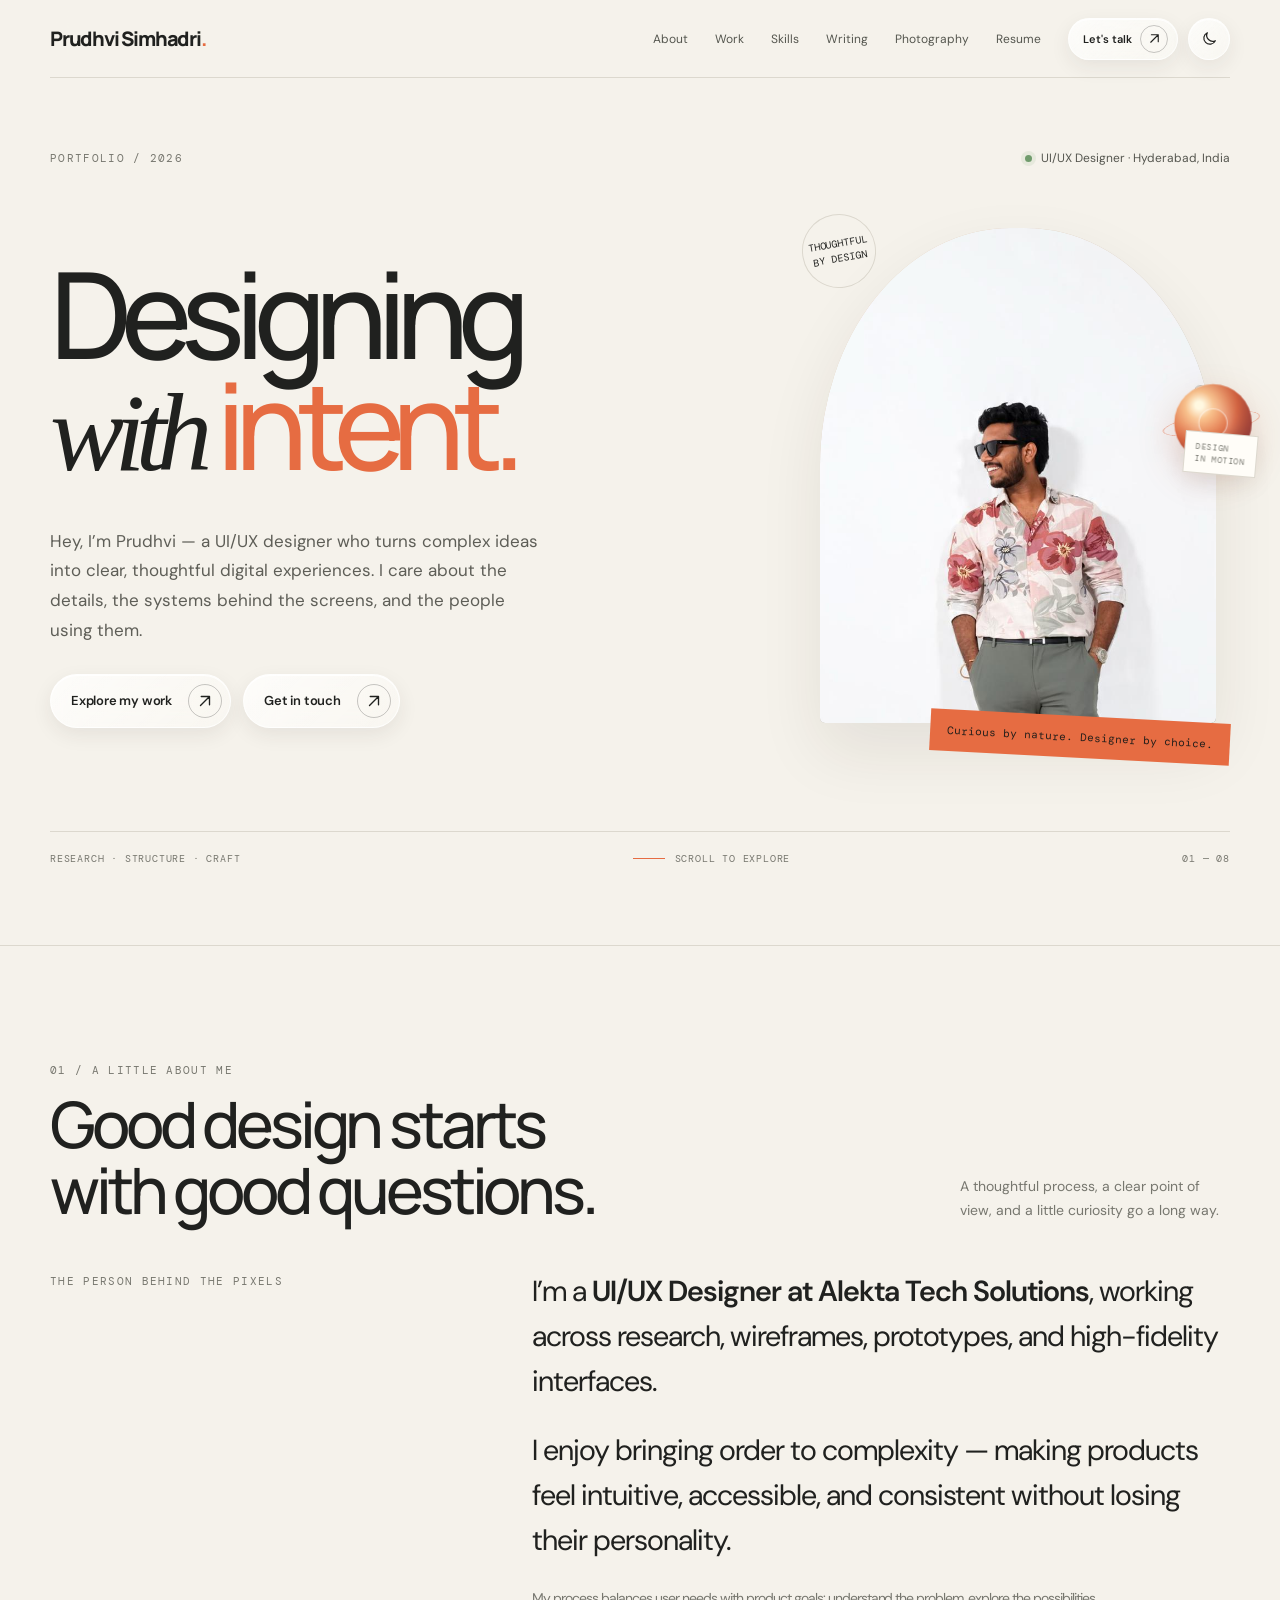
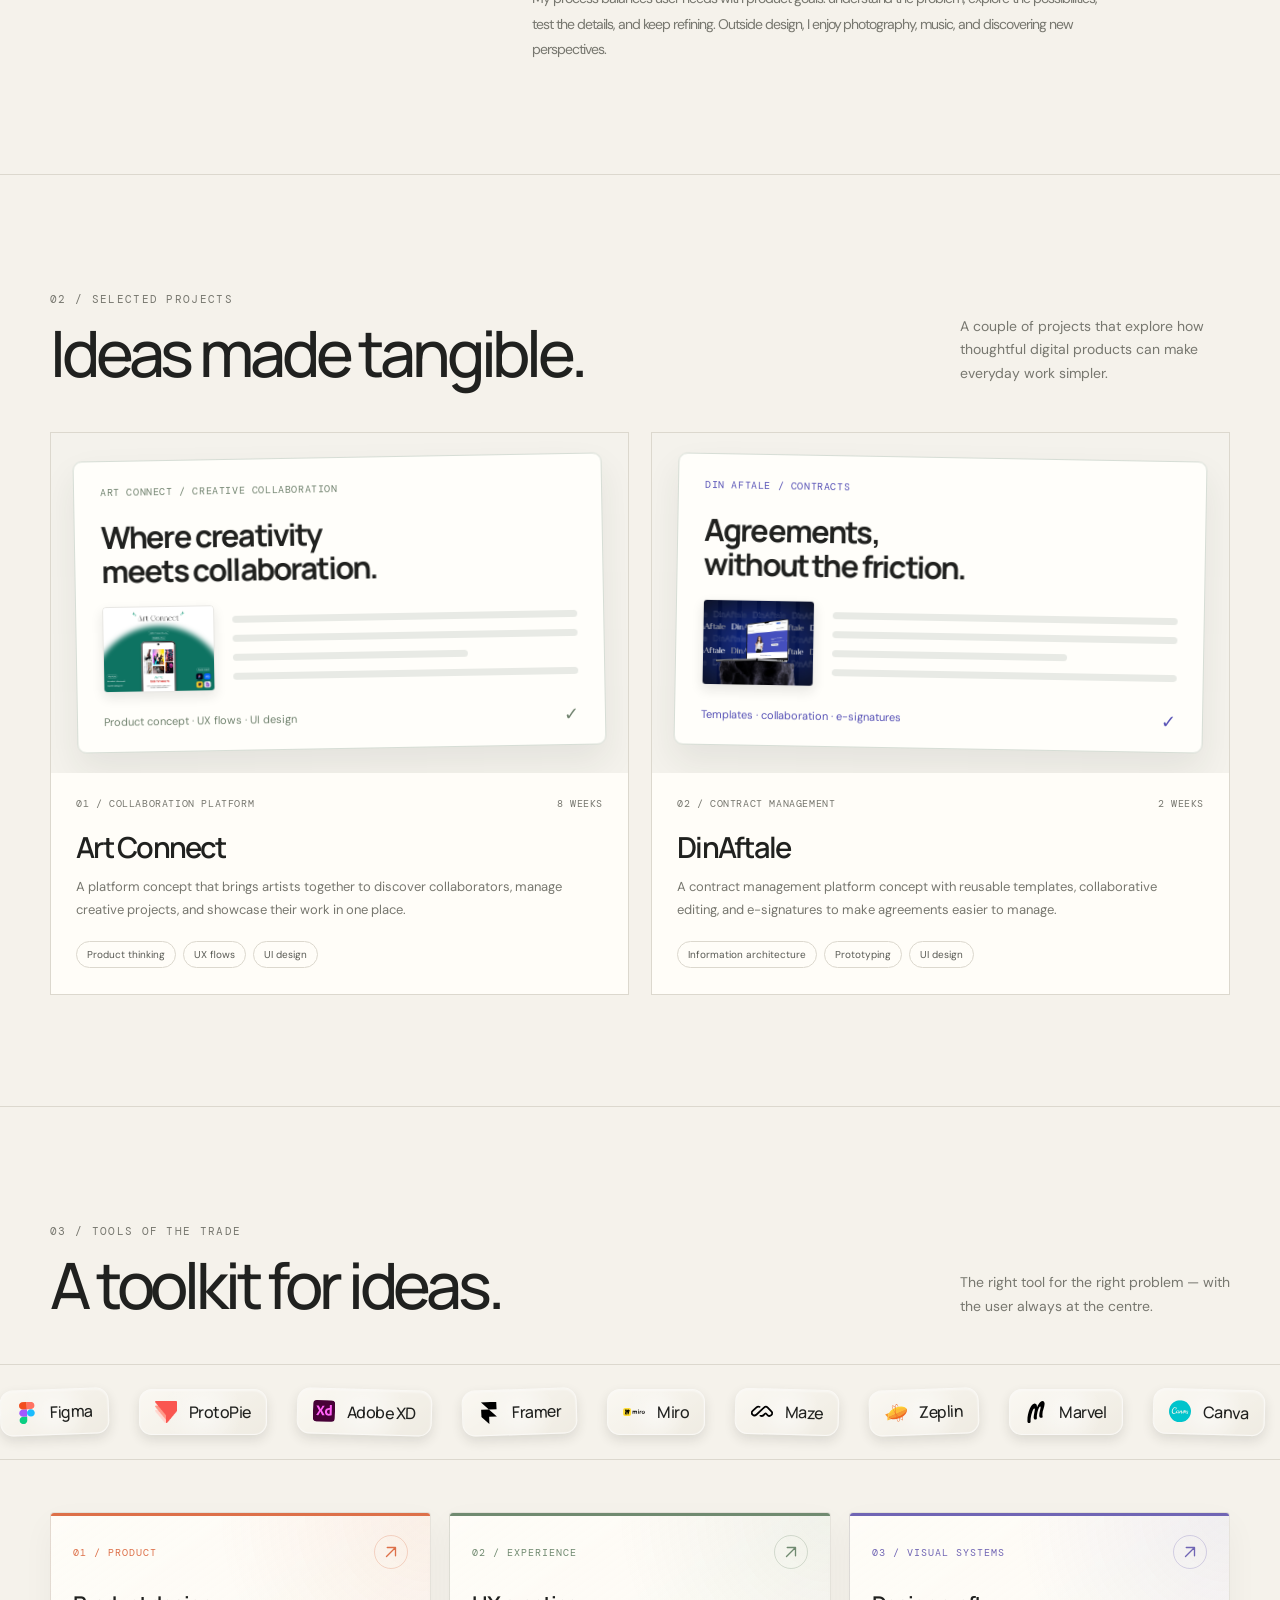
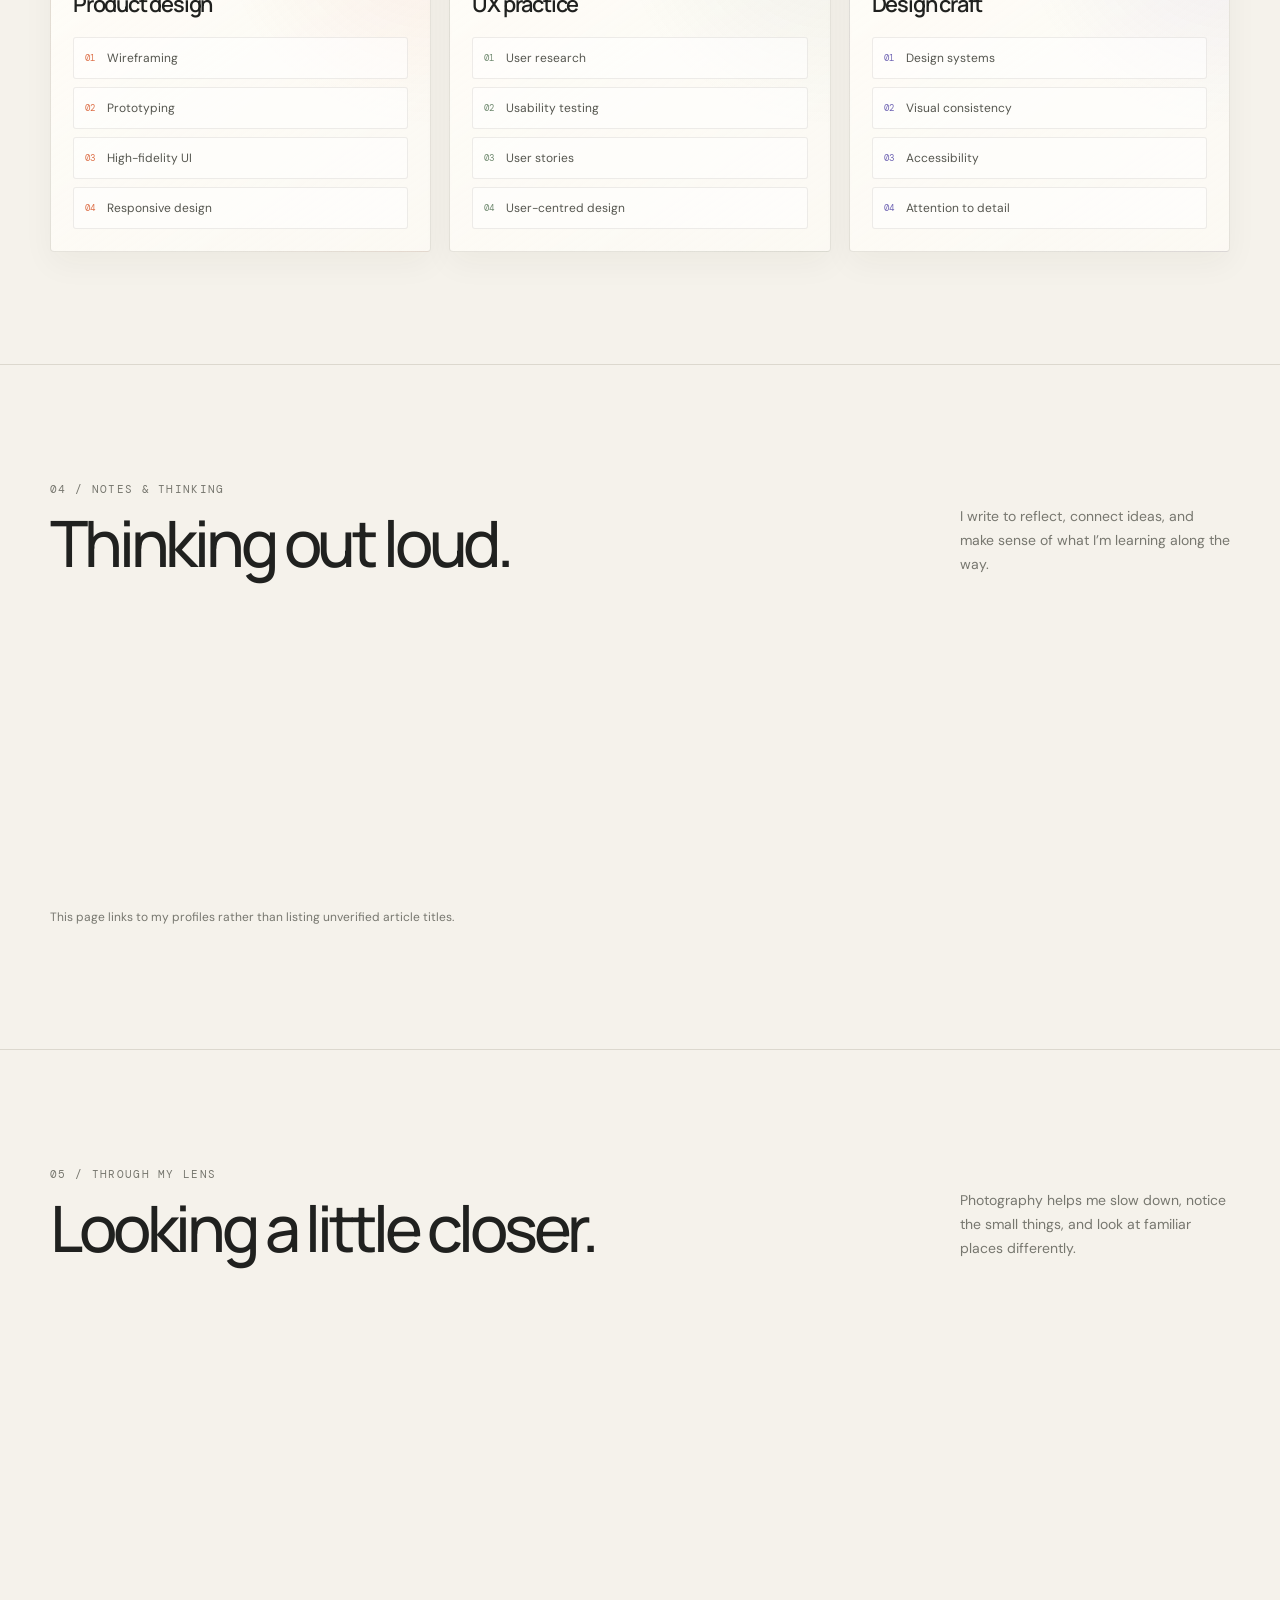
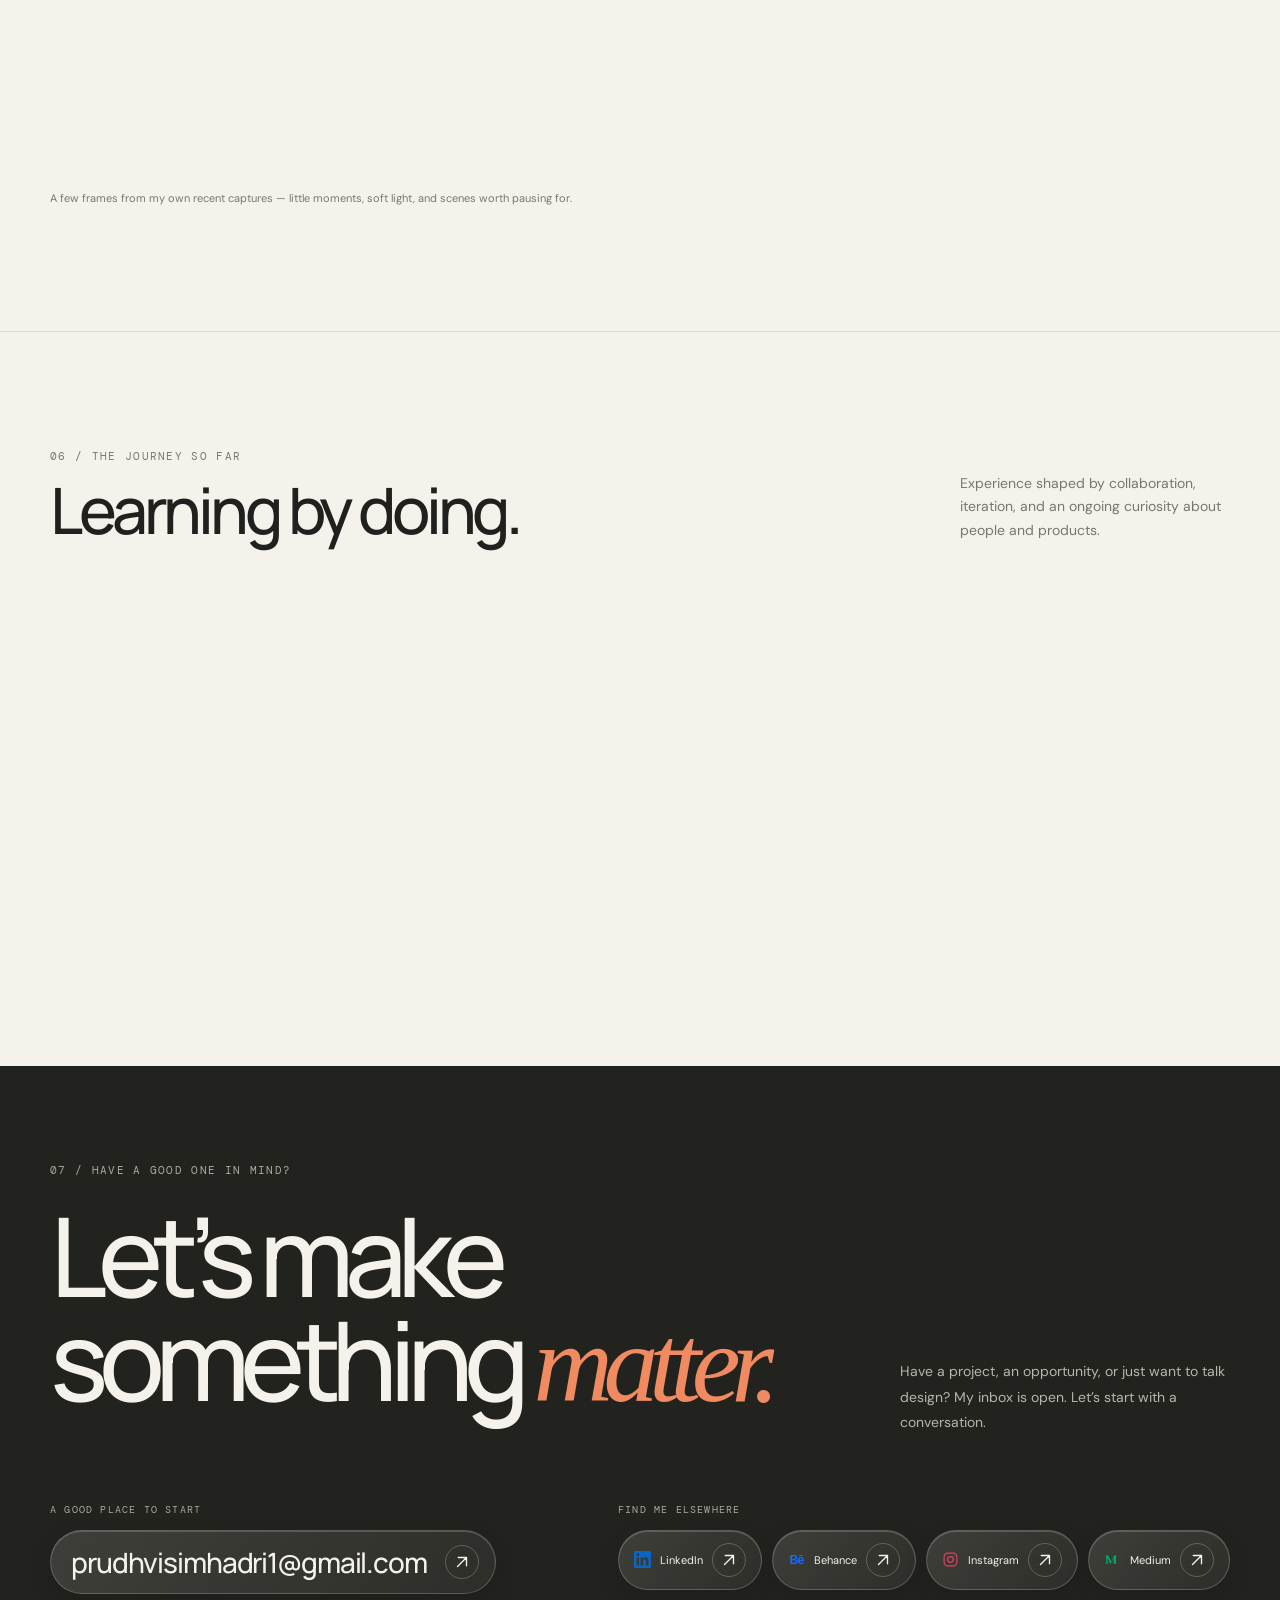
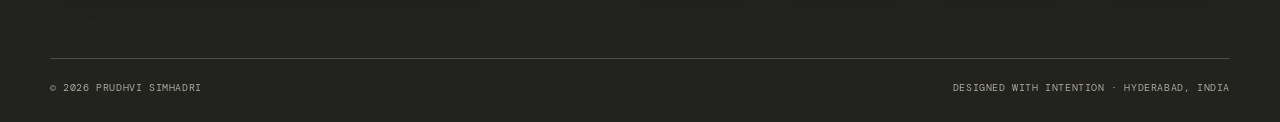
==== commit 4a5f4497: "Fix Cloudflare Pages 404: move canonical index.html and style.css to root and fix component paths" ====
--- a/Portfolio/index.html
+++ b/Portfolio/index.html
@@ -1,38 +1,32 @@
 <!doctype html>
-<html lang="en">
+<html lang="en" data-theme="light">
 <head>
   <meta charset="utf-8">
   <meta name="viewport" content="width=device-width, initial-scale=1">
   <meta name="theme-color" content="#f5f2eb">
   <meta name="description" content="Prudhvi Simhadri — UI/UX Designer crafting thoughtful digital experiences through research, systems thinking, and visual design.">
   <title>Prudhvi Simhadri — UI/UX Designer</title>
+  <script>
+    try {
+      if (localStorage.getItem('portfolio-theme') === 'dark') {
+        document.documentElement.dataset.theme = 'dark';
+        document.querySelector('meta[name="theme-color"]').content = '#171815';
+      }
+    } catch (error) {
+      console.warn('Theme preference could not be restored.', error);
+    }
+  </script>
   <link rel="preconnect" href="https://fonts.googleapis.com">
   <link rel="preconnect" href="https://fonts.gstatic.com" crossorigin>
   <link href="https://fonts.googleapis.com/css2?family=DM+Mono:wght@400;500&family=DM+Sans:wght@400;500;600;700&family=Manrope:wght@400;500;600;700;800&display=swap" rel="stylesheet">
-  <style>
-    :root{--paper:#f5f2eb;--ink:#20211f;--muted:#77776f;--line:#dcd8ce;--accent:#e66c42;--white:#fffdf8;--serif:Georgia,'Times New Roman',serif;--sans:'DM Sans',sans-serif;--display:Manrope,sans-serif;--mono:'DM Mono',monospace;--max:1180px}
-    *{box-sizing:border-box}html{scroll-behavior:smooth;scroll-padding-top:86px}body{margin:0;background:var(--paper);color:var(--ink);font-family:var(--sans);-webkit-font-smoothing:antialiased}a{color:inherit;text-decoration:none}button,a{-webkit-tap-highlight-color:transparent}img{display:block;max-width:100%}.wrap{width:min(var(--max),calc(100% - 64px));margin-inline:auto}.eyebrow{font:11px var(--mono);letter-spacing:.12em;text-transform:uppercase;color:var(--muted)}.section{padding:112px 0;border-top:1px solid var(--line)}.section-head{display:flex;align-items:flex-end;justify-content:space-between;gap:28px;margin-bottom:46px}.section-title{font:500 clamp(36px,5vw,64px)/1.03 var(--display);letter-spacing:-.065em;margin:12px 0 0}.section-note{max-width:270px;color:var(--muted);font-size:14px;line-height:1.7;margin:0}
-    .nav{height:78px;display:flex;align-items:center;justify-content:space-between;border-bottom:1px solid var(--line);position:sticky;top:0;z-index:20;background:rgba(245,242,235,.92);backdrop-filter:blur(14px)}.brand{font:800 17px var(--display);letter-spacing:-.06em}.brand span{color:var(--accent)}.nav-links{display:flex;align-items:center;gap:27px;font-size:12px;color:#55564f}.nav-links a{transition:color .2s}.nav-links a:hover{color:var(--accent)}.nav-cta{border:1px solid var(--ink);padding:10px 15px;border-radius:30px;color:var(--ink)!important}.menu-toggle{display:none;border:0;background:none;font-size:24px;color:var(--ink)}
-    .hero{padding:72px 0 80px}.hero-top{display:flex;align-items:center;justify-content:space-between;gap:20px;margin-bottom:48px}.availability{display:flex;align-items:center;gap:9px;font-size:12px;color:#55564f}.dot{width:7px;height:7px;border-radius:50%;background:#709b6c;box-shadow:0 0 0 4px #709b6c1d}.hero-grid{display:grid;grid-template-columns:1.2fr .8fr;gap:48px;align-items:center}.hero h1{font:500 clamp(58px,9.4vw,128px)/.91 var(--display);letter-spacing:-.09em;margin:0 0 30px}.hero h1 .second{font:italic 500 .92em var(--serif);letter-spacing:-.085em}.hero h1 .accent{color:var(--accent)}.hero-intro{max-width:490px;font-size:17px;line-height:1.75;color:#5e5e57;margin:0 0 28px}.hero-actions{display:flex;align-items:center;gap:12px;flex-wrap:wrap}.btn{display:inline-flex;align-items:center;justify-content:center;gap:18px;border-radius:30px;padding:14px 19px;font-size:12px;font-weight:600;border:1px solid var(--ink);transition:transform .2s,background .2s,color .2s}.btn:hover{transform:translateY(-2px)}.btn-dark{background:var(--ink);color:var(--paper)}.btn-dark:hover{background:var(--accent);border-color:var(--accent)}.btn-light:hover{background:var(--white)}.arrow{font-size:16px}.hero-visual{position:relative;max-width:410px;justify-self:end;width:100%;padding:14px 14px 50px 0}.portrait-frame{position:relative;overflow:hidden;aspect-ratio:4/5;background:#e7e3da;border-radius:48% 48% 5px 5px}.portrait-frame img{width:100%;height:100%;object-fit:cover;object-position:center 31%;mix-blend-mode:multiply}.portrait-caption{position:absolute;right:0;bottom:14px;background:var(--accent);color:#241f1b;padding:14px 17px;font:11px var(--mono);transform:rotate(3deg)}.hero-index{position:absolute;top:16px;left:-18px;width:74px;height:74px;border:1px solid var(--line);border-radius:50%;display:grid;place-items:center;background:var(--paper);font:10px/1.5 var(--mono);text-align:center;transform:rotate(-10deg)}.hero-bottom{margin-top:58px;display:flex;justify-content:space-between;align-items:center;border-top:1px solid var(--line);padding-top:20px;color:var(--muted);font:10px var(--mono);letter-spacing:.08em;text-transform:uppercase}.scroll-mark{display:flex;align-items:center;gap:10px}.scroll-mark span{display:inline-block;width:32px;height:1px;background:var(--accent)}
-    .about-grid{display:grid;grid-template-columns:.72fr 1.28fr;gap:90px}.about-aside{display:flex;flex-direction:column;justify-content:space-between;min-height:260px}.big-number{font:500 90px/.9 var(--display);letter-spacing:-.09em;color:var(--accent)}.about-copy{font-size:clamp(20px,2.3vw,29px);line-height:1.55;letter-spacing:-.035em;max-width:720px}.about-copy p{margin:0 0 24px}.about-copy strong{font-weight:600}.about-small{font-size:14px;line-height:1.8;color:var(--muted);max-width:570px}
-    .project-grid{display:grid;grid-template-columns:1fr 1fr;gap:22px}.project-card{border:1px solid var(--line);background:var(--white);overflow:hidden;transition:transform .25s,border-color .25s}.project-card:hover{transform:translateY(-5px);border-color:#aaa59a}.project-art{height:290px;position:relative;overflow:hidden;display:flex;align-items:center;justify-content:center;padding:28px}.art-connect{background:#e9dfd0}.art-dinaftale{background:#dfe6df}.mini-window{width:88%;height:88%;background:#faf9f5;border:1px solid #d4d1c9;box-shadow:0 15px 35px #34352b16;border-radius:8px;padding:14px;transform:rotate(-3deg);display:flex;flex-direction:column;gap:10px}.window-top{display:flex;gap:4px;padding-bottom:8px;border-bottom:1px solid #e8e5de}.window-top i{width:5px;height:5px;border-radius:50%;background:#c9c6bd}.mock-heading{font:700 21px var(--display);letter-spacing:-.06em}.mock-sub{font-size:8px;color:#87877f}.mock-chips{display:flex;gap:6px;margin-top:5px}.mock-chips span{font-size:7px;background:#efece4;border-radius:20px;padding:5px 8px}.mock-cards{display:grid;grid-template-columns:repeat(3,1fr);gap:6px;margin-top:4px;flex:1}.mock-cards span{background:linear-gradient(145deg,#d6b49a,#f1d8bf);border-radius:4px}.mock-cards span:nth-child(2){background:linear-gradient(145deg,#8c9a83,#d2d9c9)}.mock-cards span:nth-child(3){background:linear-gradient(145deg,#d1b7b9,#f0dadd)}.doc-window{width:76%;height:92%;background:#fff;border:1px solid #d0d6ce;box-shadow:0 15px 35px #34352b16;border-radius:6px;padding:18px;transform:rotate(3deg)}.doc-label{font:9px var(--mono);color:#73806f}.doc-title{font:700 20px var(--display);letter-spacing:-.06em;margin:12px 0}.doc-line{height:4px;background:#e7e9e4;border-radius:4px;margin:8px 0;width:100%}.doc-line.short{width:62%}.doc-sign{margin-top:22px;display:flex;justify-content:space-between;align-items:center;font-size:8px;color:#75816f}.project-info{padding:24px 25px 26px}.project-meta{display:flex;justify-content:space-between;gap:12px;font:10px var(--mono);text-transform:uppercase;color:var(--muted);letter-spacing:.06em}.project-info h3{font:600 29px var(--display);letter-spacing:-.06em;margin:17px 0 9px}.project-info p{font-size:13px;line-height:1.75;color:var(--muted);max-width:490px;margin:0}.project-tags{display:flex;flex-wrap:wrap;gap:7px;margin-top:19px}.project-tags span{border:1px solid var(--line);border-radius:20px;padding:6px 10px;font-size:10px;color:#595a54}
-    .marquee-shell{overflow:hidden;border-block:1px solid var(--line);padding:24px 0}.marquee{display:flex;width:max-content;animation:marquee 35s linear infinite}.marquee-shell:hover .marquee{animation-play-state:paused}.marquee-group{display:flex;align-items:center;gap:30px;padding-right:30px}.tool{font:500 16px var(--display);letter-spacing:-.03em;white-space:nowrap;display:flex;align-items:center;gap:30px}.tool:after{content:'✳';color:var(--accent);font-size:14px}@keyframes marquee{to{transform:translateX(-50%)}}.skills-bottom{display:grid;grid-template-columns:repeat(3,1fr);gap:35px;margin-top:44px}.skill-column h3{font:600 15px var(--display);margin:0 0 17px}.skill-column p{color:var(--muted);font-size:13px;line-height:2;margin:0}
-    .writing-grid{display:grid;grid-template-columns:1fr 1fr;gap:18px}.writing-card{border-top:1px solid var(--line);padding:24px 0;display:flex;flex-direction:column;min-height:200px}.writing-card .eyebrow{margin-bottom:24px}.writing-card h3{font:500 27px/1.25 var(--display);letter-spacing:-.05em;margin:0 0 20px;max-width:440px}.writing-card a{margin-top:auto;font-size:12px;font-weight:600;display:flex;justify-content:space-between;align-items:center;max-width:100%;padding-top:18px}.writing-card a span{color:var(--accent);font-size:20px}.writing-note{font-size:12px;color:var(--muted);margin-top:18px}
-    .photo-grid{display:grid;grid-template-columns:1.1fr .9fr 1fr;grid-template-rows:210px 210px;gap:12px}.photo{position:relative;overflow:hidden;background:#e2ded4}.photo:first-child{grid-row:span 2}.photo:nth-child(4){grid-column:2 / 4}.photo img{width:100%;height:100%;object-fit:cover;transition:transform .7s;filter:saturate(.82)}.photo:hover img{transform:scale(1.05)}.photo figcaption{position:absolute;bottom:12px;left:12px;background:rgba(245,242,235,.9);padding:7px 10px;font:9px var(--mono);text-transform:uppercase;letter-spacing:.08em}.photo-disclaimer{color:var(--muted);font-size:11px;margin-top:14px;line-height:1.6}
-    .timeline{border-top:1px solid var(--line)}.timeline-item{display:grid;grid-template-columns:180px 1fr 170px;gap:30px;padding:28px 0;border-bottom:1px solid var(--line)}.timeline-date{font:10px var(--mono);color:var(--muted);padding-top:7px}.timeline-main h3{font:600 22px var(--display);letter-spacing:-.05em;margin:0 0 5px}.timeline-main .company{font-size:12px;color:var(--accent);margin-bottom:13px}.timeline-main p{font-size:13px;line-height:1.8;color:var(--muted);margin:0;max-width:620px}.timeline-type{text-align:right;font:10px var(--mono);color:var(--muted);padding-top:7px}.edu-grid{display:grid;grid-template-columns:1fr 1fr;gap:22px;margin-top:52px}.edu-card{padding:23px;border:1px solid var(--line)}.edu-card h3{font:600 18px var(--display);letter-spacing:-.04em;margin:12px 0 7px}.edu-card p{font-size:12px;line-height:1.7;color:var(--muted);margin:0}.edu-year{font:10px var(--mono);color:var(--accent)}.cert-row{display:flex;flex-wrap:wrap;gap:10px;margin-top:22px}.cert-row span{border:1px solid var(--line);border-radius:30px;padding:10px 13px;font-size:11px;color:#55564f}
-    .contact{background:#22231f;color:var(--paper);padding:92px 0 28px}.contact .eyebrow{color:#aaa99f}.contact h2{font:500 clamp(48px,9vw,110px)/.95 var(--display);letter-spacing:-.085em;margin:24px 0 32px;max-width:900px}.contact h2 em{font-family:var(--serif);font-weight:400;color:#f08a61}.contact-top{display:flex;justify-content:space-between;align-items:flex-end;gap:40px}.contact-desc{font-size:14px;line-height:1.8;color:#b7b6ac;max-width:330px}.contact-links{display:flex;flex-wrap:wrap;gap:10px;margin-top:42px}.contact-links a{border:1px solid #585951;border-radius:30px;padding:12px 15px;font-size:11px;transition:background .2s,border .2s}.contact-links a:hover{background:var(--accent);border-color:var(--accent);color:#211e1b}.contact-email{font:500 clamp(17px,3vw,28px) var(--display);letter-spacing:-.04em;border-bottom:1px solid #55564e;padding-bottom:12px;display:inline-block;margin-top:45px}.footer{border-top:1px solid #4b4c45;margin-top:85px;padding-top:20px;display:flex;justify-content:space-between;gap:20px;font:10px var(--mono);color:#aaa99f;text-transform:uppercase;letter-spacing:.06em}
-    .reveal{opacity:0;transform:translateY(18px);transition:opacity .7s ease,transform .7s ease}.reveal.visible{opacity:1;transform:translateY(0)}
-    @media(max-width:800px){.wrap{width:min(var(--max),calc(100% - 38px))}.section{padding:78px 0}.nav{height:68px}.nav-links{gap:15px}.nav-links a:not(.nav-cta){display:none}.hero{padding-top:48px}.hero-grid{grid-template-columns:1fr .72fr;gap:24px}.hero h1{font-size:clamp(55px,10vw,86px)}.hero-intro{font-size:15px}.hero-visual{max-width:300px}.about-grid{gap:35px}.project-art{height:235px}.timeline-item{grid-template-columns:125px 1fr;gap:20px}.timeline-type{grid-column:2;text-align:left;padding-top:0}.photo-grid{grid-template-rows:170px 170px}.contact-top{display:block}.contact-desc{margin-top:0}}
-    @media(max-width:560px){.wrap{width:calc(100% - 34px)}.nav-links{gap:0}.nav-cta{padding:9px 12px;font-size:11px}.menu-toggle{display:block}.nav-links.open{position:absolute;top:67px;left:0;right:0;padding:20px 18px;background:var(--paper);border-bottom:1px solid var(--line);display:flex;flex-direction:column;align-items:stretch;gap:17px}.nav-links.open a:not(.nav-cta){display:block}.nav-links.open .nav-cta{text-align:center}.hero-top{align-items:flex-start;flex-direction:column;margin-bottom:28px}.hero-grid{grid-template-columns:1fr;gap:35px}.hero h1{font-size:clamp(64px,16vw,92px)}.hero-visual{width:80%;justify-self:center;max-width:330px}.hero-bottom{margin-top:35px}.section-head{align-items:flex-start;flex-direction:column;margin-bottom:32px}.section-note{max-width:400px}.about-grid{grid-template-columns:1fr;gap:30px}.about-aside{min-height:0;flex-direction:row;align-items:flex-end}.big-number{font-size:64px}.about-copy{font-size:21px}.project-grid,.writing-grid,.edu-grid{grid-template-columns:1fr}.project-art{height:260px}.skills-bottom{grid-template-columns:1fr;gap:26px}.photo-grid{grid-template-columns:1fr 1fr;grid-template-rows:230px 160px 160px}.photo:first-child{grid-row:span 2}.photo:nth-child(4){grid-column:1 / 3}.timeline-item{grid-template-columns:1fr;gap:8px;padding:23px 0}.timeline-type{grid-column:auto}.timeline-date{padding-top:0}.contact{padding-top:72px}.contact h2{font-size:clamp(52px,14vw,78px)}.footer{flex-direction:column;gap:10px;margin-top:60px}.hero-index{left:-12px;width:62px;height:62px}}
-    @media(prefers-reduced-motion:reduce){html{scroll-behavior:auto}*,*:before,*:after{animation-duration:.01ms!important;animation-iteration-count:1!important;transition-duration:.01ms!important}.reveal{opacity:1;transform:none}}
-  </style>
+  <link rel="stylesheet" href="style.css?v=20261020-42px">
 </head>
 <body>
   <header class="nav wrap" aria-label="Main navigation">
-    <a class="brand" href="#top" aria-label="Prudhvi Simhadri home">PS<span>.</span></a>
+    <a class="brand" href="#top" aria-label="Prudhvi Simhadri home">Prudhvi Simhadri<span>.</span></a>
     <button class="menu-toggle" aria-label="Toggle navigation" aria-expanded="false">☰</button>
     <nav class="nav-links" id="navLinks">
-      <a href="#about">About</a><a href="#work">Work</a><a href="#skills">Skills</a><a href="#writing">Writing</a><a href="#photography">Photography</a><a href="Assets/Prudhvi%27s%20Resume.pdf" target="_blank" rel="noopener noreferrer">Resume</a><a class="nav-cta" href="#contact">Let's talk ↗</a>
+      <a href="#about">About</a><a href="#work">Work</a><a href="#skills">Skills</a><a href="#writing">Writing</a><a href="#photography">Photography</a><a href="Assets/Prudhvi%27s%20Resume.pdf" target="_blank" rel="noopener noreferrer">Resume</a><a class="nav-cta glass-cta" href="#contact">Let's talk <span class="cta-arrow" aria-hidden="true"><svg viewBox="0 0 24 24"><path d="M6 18 18 6M7 6h11v11"/></svg></span></a><button class="theme-toggle glass-cta" type="button" aria-label="Switch to dark theme" style="width: 42px; height: 42px; min-width: 42px; min-height: 42px;"><svg class="theme-toggle-moon" viewBox="0 0 24 24" aria-hidden="true" focusable="false"><path d="M20.2 15.1A8.5 8.5 0 0 1 8.9 3.8 8.5 8.5 0 1 0 20.2 15.1Z"/></svg><svg class="theme-toggle-sun" viewBox="0 0 24 24" aria-hidden="true" focusable="false"><circle cx="12" cy="12" r="4"/><path d="M12 2v2m0 16v2M4.93 4.93l1.42 1.42m11.3 11.3 1.42 1.42M2 12h2m16 0h2M4.93 19.07l1.42-1.42m11.3-11.3 1.42-1.42"/></svg></button>
     </nav>
   </header>
   <main id="top">
@@ -42,39 +36,375 @@
         <div class="hero-copy reveal">
           <h1>Designing<br><span class="second">with</span> <span class="accent">intent.</span></h1>
           <p class="hero-intro">Hey, I’m Prudhvi — a UI/UX designer who turns complex ideas into clear, thoughtful digital experiences. I care about the details, the systems behind the screens, and the people using them.</p>
-          <div class="hero-actions"><a class="btn btn-dark" href="#work">Explore my work <span class="arrow">↘</span></a><a class="btn btn-light" href="mailto:prudhvisimhadri1@gmail.com">Get in touch <span class="arrow">↗</span></a></div>
+          <div class="hero-actions"><a class="btn btn-dark glass-cta" href="#work">Explore my work <span class="arrow cta-arrow" aria-hidden="true"><svg viewBox="0 0 24 24"><path d="M6 18 18 6M7 6h11v11"/></svg></span></a><a class="btn btn-light glass-cta" href="mailto:prudhvisimhadri1@gmail.com">Get in touch <span class="arrow cta-arrow" aria-hidden="true"><svg viewBox="0 0 24 24"><path d="M6 18 18 6M7 6h11v11"/></svg></span></a></div>
         </div>
-        <div class="hero-visual reveal"><div class="hero-index">THOUGHTFUL<br>BY DESIGN</div><div class="portrait-frame"><img src="/Assets/portrait.jpg" alt="Prudhvi Simhadri, UI/UX Designer" fetchpriority="high"></div><div class="portrait-caption">Curious by nature. Designer by choice.</div></div>
+        <div class="hero-visual reveal"><div class="hero-index">THOUGHTFUL<br>BY DESIGN</div><div class="orbit-scene" aria-hidden="true"><div class="orbit-ring orbit-ring-one"></div><div class="orbit-ring orbit-ring-two"></div><div class="orbit-core"><span></span></div><div class="orbit-label">DESIGN<br>IN MOTION</div></div><div class="portrait-frame"><img src="Assets/WhatsApp%20Image%202026-10-13%20at%202.12.48%20PM.jpeg" alt="Prudhvi Simhadri, UI/UX Designer" fetchpriority="high"></div><div class="portrait-caption">Curious by nature. Designer by choice.</div></div>
       </div>
       <div class="hero-bottom"><span>Research · Structure · Craft</span><span class="scroll-mark"><span></span> Scroll to explore</span><span>01 — 08</span></div>
     </section>
-    <section class="section" id="about"><div class="wrap"><div class="section-head"><div><span class="eyebrow">01 / A little about me</span><h2 class="section-title">Good design starts<br>with good questions.</h2></div><p class="section-note">A thoughtful process, a clear point of view, and a little curiosity go a long way.</p></div><div class="about-grid reveal"><div class="about-aside"><span class="eyebrow">The person behind the pixels</span><span class="big-number">01<span style="font-size:.35em;vertical-align:top;color:var(--ink)">/</span></span></div><div class="about-copy"><p>I’m a <strong>UI/UX Designer at Alekta Tech Solutions</strong>, working across research, wireframes, prototypes, and high-fidelity interfaces.</p><p>I enjoy bringing order to complexity — making products feel intuitive, accessible, and consistent without losing their personality.</p><div class="about-small">My process balances user needs with product goals: understand the problem, explore the possibilities, test the details, and keep refining. Outside design, I enjoy photography, music, and discovering new perspectives.</div></div></div></div></section>
+    <section class="section" id="about"><div class="wrap"><div class="section-head"><div><span class="eyebrow">01 / A little about me</span><h2 class="section-title">Good design starts<br>with good questions.</h2></div><p class="section-note">A thoughtful process, a clear point of view, and a little curiosity go a long way.</p></div><div class="about-grid reveal"><div class="about-aside"><span class="eyebrow">The person behind the pixels</span></div><div class="about-copy"><p>I’m a <strong>UI/UX Designer at Alekta Tech Solutions</strong>, working across research, wireframes, prototypes, and high-fidelity interfaces.</p><p>I enjoy bringing order to complexity — making products feel intuitive, accessible, and consistent without losing their personality.</p><div class="about-small">My process balances user needs with product goals: understand the problem, explore the possibilities, test the details, and keep refining. Outside design, I enjoy photography, music, and discovering new perspectives.</div></div></div></div></section>
     <section class="section" id="work"><div class="wrap"><div class="section-head"><div><span class="eyebrow">02 / Selected projects</span><h2 class="section-title">Ideas made tangible.</h2></div><p class="section-note">A couple of projects that explore how thoughtful digital products can make everyday work simpler.</p></div><div class="project-grid">
-      <article class="project-card reveal"><div class="project-art"><div class="mini-window"><div class="window-top"><i></i><i></i><i></i></div><div class="mock-sub">ARTIST COMMUNITY / DISCOVER</div><div class="mock-heading">Make something<br>meaningful together.</div><div class="mock-chips"><span>Photography</span><span>Music</span><span>Film</span></div><div class="mock-cards"><span></span><span></span><span></span></div></div></div><div class="project-info"><div class="project-meta"><span>01 / Collaboration platform</span><span>8 weeks</span></div><h3>Art Connect</h3><p>A platform concept that brings artists together to discover collaborators, manage creative projects, and showcase their work in one place.</p><div class="project-tags"><span>Product thinking</span><span>UX flows</span><span>UI design</span></div></div></article>
-      <article class="project-card reveal"><div class="project-art"><div class="doc-window"><div class="doc-label">DIN AFTALE / CONTRACTS</div><div class="doc-title">Agreements,<br>without the friction.</div><div class="doc-line"></div><div class="doc-line"></div><div class="doc-line short"></div><div class="doc-line"></div><div class="doc-sign"><span>Draft ready for review</span><span>✓</span></div></div></div><div class="project-info"><div class="project-meta"><span>02 / Contract management</span><span>2 weeks</span></div><h3>DinAftale</h3><p>A contract management platform concept with reusable templates, collaborative editing, and e-signatures to make agreements easier to manage.</p><div class="project-tags"><span>Information architecture</span><span>Prototyping</span><span>UI design</span></div></div></article>
-    </div><p class="photo-disclaimer">Project visuals are illustrative representations for this portfolio. They are not presented as screenshots of shipped products.</p></div></section>
-    <section class="section" id="skills"><div class="wrap"><div class="section-head"><div><span class="eyebrow">03 / Tools of the trade</span><h2 class="section-title">A toolkit for ideas.</h2></div><p class="section-note">The right tool for the right problem — with the user always at the centre.</p></div></div><div class="marquee-shell" aria-label="Design tools"><div class="marquee"><div class="marquee-group"><span class="tool">Figma</span><span class="tool">ProtoPie</span><span class="tool">Adobe XD</span><span class="tool">Framer</span><span class="tool">Miro</span><span class="tool">Maze</span><span class="tool">Zeplin</span><span class="tool">Marvel</span><span class="tool">Canva</span><span class="tool">HTML & CSS</span></div><div class="marquee-group" aria-hidden="true"><span class="tool">Figma</span><span class="tool">ProtoPie</span><span class="tool">Adobe XD</span><span class="tool">Framer</span><span class="tool">Miro</span><span class="tool">Maze</span><span class="tool">Zeplin</span><span class="tool">Marvel</span><span class="tool">Canva</span><span class="tool">HTML & CSS</span></div></div></div><div class="wrap"><div class="skills-bottom"><div class="skill-column"><h3>01 — Product design</h3><p>Wireframing<br>Prototyping<br>High-fidelity UI<br>Responsive design</p></div><div class="skill-column"><h3>02 — UX practice</h3><p>User research<br>Usability testing<br>User stories<br>User-centred design</p></div><div class="skill-column"><h3>03 — Design craft</h3><p>Design systems<br>Visual consistency<br>Accessibility<br>Attention to detail</p></div></div></div></section>
-    <section class="section" id="writing"><div class="wrap"><div class="section-head"><div><span class="eyebrow">04 / Notes & thinking</span><h2 class="section-title">Thinking out loud.</h2></div><p class="section-note">I write to reflect, connect ideas, and make sense of what I’m learning along the way.</p></div><div class="writing-grid"><article class="writing-card reveal"><span class="eyebrow">Medium / Articles</span><h3>Ideas, observations, and lessons from my design journey.</h3><a href="https://medium.com/@prudhvisimhadri1" target="_blank" rel="noopener noreferrer">Read my writing on Medium <span>↗</span></a></article><article class="writing-card reveal"><span class="eyebrow">Instagram / Visual journal</span><h3>A collection of visual experiments, moments, and things that catch my eye.</h3><a href="https://www.instagram.com/designsbyprudhvi/" target="_blank" rel="noopener noreferrer">Explore @designsbyprudhvi <span>↗</span></a></article></div><p class="writing-note">This page links to my profiles rather than listing unverified article titles.</p></div></section>
-    <section class="section" id="photography"><div class="wrap"><div class="section-head"><div><span class="eyebrow">05 / Through my lens</span><h2 class="section-title">Looking a little closer.</h2></div><p class="section-note">Photography helps me slow down, notice the small things, and look at familiar places differently.</p></div><div class="photo-grid reveal">
-      <figure class="photo"><img loading="lazy" src="https://images.unsplash.com/photo-1470770841072-f978cf4d019e?auto=format&fit=crop&w=900&q=80" alt="Mountain landscape reflected in a still lake"><figcaption>Quiet places</figcaption></figure>
-      <figure class="photo"><img loading="lazy" src="https://images.unsplash.com/photo-1519608487953-e999c86e7455?auto=format&fit=crop&w=700&q=80" alt="A moody evening sky"><figcaption>After hours</figcaption></figure>
-      <figure class="photo"><img loading="lazy" src="https://images.unsplash.com/photo-1490750967868-88aa4486c946?auto=format&fit=crop&w=700&q=80" alt="Flowers in soft natural light"><figcaption>Small details</figcaption></figure>
-      <figure class="photo"><img loading="lazy" src="https://images.unsplash.com/photo-1519501025264-65ba15a82390?auto=format&fit=crop&w=1100&q=80" alt="City buildings and street at dusk"><figcaption>City stories</figcaption></figure>
-    </div><p class="photo-disclaimer">Temporary stock-image placeholders are used in this gallery. Replace them with your own photographs before presenting this as your personal photography work.</p></div></section>
+      <article class="project-card reveal"><div class="project-art project-art-sheet"><div class="project-sheet project-sheet-connect"><span class="project-sheet-label">ART CONNECT / CREATIVE COLLABORATION</span><h3>Where creativity<br>meets collaboration.</h3><div class="project-sheet-body"><img class="project-sheet-preview" src="Assets/Art%20Connect%20Cover.png" alt="Art Connect creative collaboration app cover" loading="lazy"><div class="project-sheet-lines" aria-hidden="true"><span></span><span></span><span></span><span></span></div></div><div class="project-sheet-footer"><span>Product concept · UX flows · UI design</span><span aria-hidden="true">✓</span></div></div></div><div class="project-info"><div class="project-meta"><span>01 / Collaboration platform</span><span>8 weeks</span></div><h3>Art Connect</h3><p>A platform concept that brings artists together to discover collaborators, manage creative projects, and showcase their work in one place.</p><div class="project-tags"><span>Product thinking</span><span>UX flows</span><span>UI design</span></div></div></article>
+      <article class="project-card reveal"><div class="project-art project-art-sheet"><div class="project-sheet project-sheet-dinaftale"><span class="project-sheet-label">DIN AFTALE / CONTRACTS</span><h3>Agreements,<br>without the friction.</h3><div class="project-sheet-body"><img class="project-sheet-preview" src="Assets/Dinaftale%20Final.jpg" alt="DinAftale digital contract platform cover" loading="lazy"><div class="project-sheet-lines" aria-hidden="true"><span></span><span></span><span></span><span></span></div></div><div class="project-sheet-footer"><span>Templates · collaboration · e-signatures</span><span aria-hidden="true">✓</span></div></div></div><div class="project-info"><div class="project-meta"><span>02 / Contract management</span><span>2 weeks</span></div><h3>DinAftale</h3><p>A contract management platform concept with reusable templates, collaborative editing, and e-signatures to make agreements easier to manage.</p><div class="project-tags"><span>Information architecture</span><span>Prototyping</span><span>UI design</span></div></div></article>
+    </div></div></section>
+    <section class="section" id="skills">
+      <div class="wrap">
+        <div class="section-head">
+          <div><span class="eyebrow">03 / Tools of the trade</span><h2 class="section-title">A toolkit for ideas.</h2></div>
+          <p class="section-note">The right tool for the right problem — with the user always at the centre.</p>
+        </div>
+      </div>
+      <div class="marquee-shell" aria-label="Design tools">
+        <div class="marquee">
+          <div class="marquee-group">
+            <span class="tool"><img class="tool-icon" src="Assets/Tool-Icons/figma.svg" alt="" aria-hidden="true">Figma</span>
+            <span class="tool"><img class="tool-icon" src="Assets/Tool-Icons/protopie.png" alt="" aria-hidden="true">ProtoPie</span>
+            <span class="tool"><img class="tool-icon" src="Assets/Tool-Icons/adobe-xd.svg" alt="" aria-hidden="true">Adobe XD</span>
+            <span class="tool"><img class="tool-icon" src="Assets/Tool-Icons/framer.svg" alt="" aria-hidden="true">Framer</span>
+            <span class="tool"><img class="tool-icon" src="Assets/Tool-Icons/miro.svg" alt="" aria-hidden="true">Miro</span>
+            <span class="tool"><img class="tool-icon" src="Assets/Tool-Icons/maze.svg" alt="" aria-hidden="true">Maze</span>
+            <span class="tool"><img class="tool-icon" src="Assets/Tool-Icons/zeplin.svg" alt="" aria-hidden="true">Zeplin</span>
+            <span class="tool"><img class="tool-icon" src="Assets/Tool-Icons/marvel.svg" alt="" aria-hidden="true">Marvel</span>
+            <span class="tool"><img class="tool-icon" src="Assets/Tool-Icons/canva.svg" alt="" aria-hidden="true">Canva</span>
+            <span class="tool"><img class="tool-icon" src="Assets/Tool-Icons/html5.svg" alt="" aria-hidden="true"><img class="tool-icon" src="Assets/Tool-Icons/css3.svg" alt="" aria-hidden="true">HTML &amp; CSS</span>
+            <span class="tool"><svg class="tool-icon" viewBox="0 0 24 24" fill="none" aria-hidden="true"><circle cx="12" cy="12" r="1.7" fill="#61DAFB"/><g stroke="#61DAFB" stroke-width="1"><ellipse cx="12" cy="12" rx="10" ry="3.9"/><ellipse cx="12" cy="12" rx="10" ry="3.9" transform="rotate(60 12 12)"/><ellipse cx="12" cy="12" rx="10" ry="3.9" transform="rotate(120 12 12)"/></g></svg>React</span>
+          </div>
+          <div class="marquee-group" aria-hidden="true">
+            <span class="tool"><img class="tool-icon" src="Assets/Tool-Icons/figma.svg" alt="">Figma</span>
+            <span class="tool"><img class="tool-icon" src="Assets/Tool-Icons/protopie.png" alt="">ProtoPie</span>
+            <span class="tool"><img class="tool-icon" src="Assets/Tool-Icons/adobe-xd.svg" alt="">Adobe XD</span>
+            <span class="tool"><img class="tool-icon" src="Assets/Tool-Icons/framer.svg" alt="">Framer</span>
+            <span class="tool"><img class="tool-icon" src="Assets/Tool-Icons/miro.svg" alt="">Miro</span>
+            <span class="tool"><img class="tool-icon" src="Assets/Tool-Icons/maze.svg" alt="">Maze</span>
+            <span class="tool"><img class="tool-icon" src="Assets/Tool-Icons/zeplin.svg" alt="">Zeplin</span>
+            <span class="tool"><img class="tool-icon" src="Assets/Tool-Icons/marvel.svg" alt="">Marvel</span>
+            <span class="tool"><img class="tool-icon" src="Assets/Tool-Icons/canva.svg" alt="">Canva</span>
+            <span class="tool"><img class="tool-icon" src="Assets/Tool-Icons/html5.svg" alt=""><img class="tool-icon" src="Assets/Tool-Icons/css3.svg" alt="">HTML &amp; CSS</span>
+            <span class="tool"><svg class="tool-icon" viewBox="0 0 24 24" fill="none" aria-hidden="true"><circle cx="12" cy="12" r="1.7" fill="#61DAFB"/><g stroke="#61DAFB" stroke-width="1"><ellipse cx="12" cy="12" rx="10" ry="3.9"/><ellipse cx="12" cy="12" rx="10" ry="3.9" transform="rotate(60 12 12)"/><ellipse cx="12" cy="12" rx="10" ry="3.9" transform="rotate(120 12 12)"/></g></svg>React</span>
+          </div>
+        </div>
+      </div>
+      <div class="wrap">
+        <div class="skills-bottom">
+          <article class="skill-card skill-card-product">
+            <div class="skill-card-top"><span>01 / Product</span><span class="cta-arrow" aria-hidden="true"><svg viewBox="0 0 24 24"><path d="M6 18 18 6M7 6h11v11"/></svg></span></div>
+            <h3>Product design</h3>
+            <ul>
+              <li><span>01</span>Wireframing</li>
+              <li><span>02</span>Prototyping</li>
+              <li><span>03</span>High-fidelity UI</li>
+              <li><span>04</span>Responsive design</li>
+            </ul>
+          </article>
+          <article class="skill-card skill-card-ux">
+            <div class="skill-card-top"><span>02 / Experience</span><span class="cta-arrow" aria-hidden="true"><svg viewBox="0 0 24 24"><path d="M6 18 18 6M7 6h11v11"/></svg></span></div>
+            <h3>UX practice</h3>
+            <ul>
+              <li><span>01</span>User research</li>
+              <li><span>02</span>Usability testing</li>
+              <li><span>03</span>User stories</li>
+              <li><span>04</span>User-centred design</li>
+            </ul>
+          </article>
+          <article class="skill-card skill-card-craft">
+            <div class="skill-card-top"><span>03 / Visual systems</span><span class="cta-arrow" aria-hidden="true"><svg viewBox="0 0 24 24"><path d="M6 18 18 6M7 6h11v11"/></svg></span></div>
+            <h3>Design craft</h3>
+            <ul>
+              <li><span>01</span>Design systems</li>
+              <li><span>02</span>Visual consistency</li>
+              <li><span>03</span>Accessibility</li>
+              <li><span>04</span>Attention to detail</li>
+            </ul>
+          </article>
+        </div>
+      </div>
+    </section>
+    <section class="section" id="writing"><div class="wrap"><div class="section-head"><div><span class="eyebrow">04 / Notes & thinking</span><h2 class="section-title">Thinking out loud.</h2></div><p class="section-note">I write to reflect, connect ideas, and make sense of what I’m learning along the way.</p></div><div class="writing-grid"><article class="writing-card reveal"><span class="eyebrow">Medium / Articles</span><h3>Ideas, observations, and lessons from my design journey.</h3><a class="glass-cta" href="https://medium.com/@prudhvisimhadri1" target="_blank" rel="noopener noreferrer">Read my writing on Medium <span class="cta-arrow" aria-hidden="true"><svg viewBox="0 0 24 24"><path d="M6 18 18 6M7 6h11v11"/></svg></span></a></article><article class="writing-card reveal"><span class="eyebrow">Instagram / Visual journal</span><h3>A collection of visual experiments, moments, and things that catch my eye.</h3><a class="glass-cta" href="https://www.instagram.com/designsbyprudhvi/" target="_blank" rel="noopener noreferrer">Explore @designsbyprudhvi <span class="cta-arrow" aria-hidden="true"><svg viewBox="0 0 24 24"><path d="M6 18 18 6M7 6h11v11"/></svg></span></a></article></div><p class="writing-note">This page links to my profiles rather than listing unverified article titles.</p></div></section>
+    <section class="section" id="photography"><div class="wrap"><div class="section-head"><div><span class="eyebrow">05 / Through my lens</span><h2 class="section-title">Looking a little closer.</h2></div><p class="section-note">Photography helps me slow down, notice the small things, and look at familiar places differently.</p></div><div class="photo-carousel reveal" role="region" aria-roledescription="carousel" aria-label="Photography gallery" tabindex="0">
+      <figure class="photo" role="group" aria-roledescription="slide" aria-label="1 of 9 (current)"><img loading="lazy" width="2974" height="4032" src="Assets/Photography/IMG_3155%204.jpg" alt="A dance performance photograph from my personal collection"></figure>
+      <figure class="photo" role="group" aria-roledescription="slide" aria-label="2 of 9" aria-hidden="true"><img loading="lazy" width="2686" height="3571" src="Assets/Photography/IMG_0128.JPG" alt="A Charminar photograph from my travel collection"></figure>
+      <figure class="photo" role="group" aria-roledescription="slide" aria-label="3 of 9" aria-hidden="true"><img loading="lazy" width="2842" height="3404" src="Assets/Photography/IMG_3169%204.jpeg" alt="A temple photograph from my personal archive"></figure>
+      <figure class="photo" role="group" aria-roledescription="slide" aria-label="4 of 9" aria-hidden="true"><img loading="lazy" width="2644" height="3882" src="Assets/Photography/IMG_0630.jpg" alt="A balloon kid photograph from my camera roll"></figure>
+      <figure class="photo" role="group" aria-roledescription="slide" aria-label="5 of 9" aria-hidden="true"><img loading="lazy" width="1562" height="1952" src="Assets/Photography/IMG_0530_jpg.jpg" alt="A city scene from my photography collection"></figure>
+      <figure class="photo" role="group" aria-roledescription="slide" aria-label="6 of 9" aria-hidden="true"><img loading="lazy" width="2608" height="3599" src="Assets/Photography/IMG_3179.jpg" alt="A daylight photograph from my personal archive"></figure>
+      <figure class="photo" role="group" aria-roledescription="slide" aria-label="7 of 9" aria-hidden="true"><img loading="lazy" width="2587" height="3312" src="Assets/Photography/IMG_4526.jpeg" alt="A moody outdoor scene from my photography"></figure>
+      <figure class="photo" role="group" aria-roledescription="slide" aria-label="8 of 9" aria-hidden="true"><img loading="lazy" width="2447" height="3263" src="Assets/Photography/IMG_6720_jpg.JPG" alt="A candid urban snapshot from my camera roll"></figure>
+      <figure class="photo" role="group" aria-roledescription="slide" aria-label="9 of 9" aria-hidden="true"><img loading="lazy" width="3264" height="2253" src="Assets/Photography/IMG_9017.JPG" alt="Another personal image from my recent photography captures"></figure>
+      <div class="photo-carousel-controls"><span class="photo-counter" aria-live="polite">01 <span>/ 09</span></span><div class="photo-nav"><button type="button" class="photo-prev" aria-label="Previous photograph">←</button><button type="button" class="photo-next" aria-label="Next photograph">→</button></div><span class="photo-hint">DRAG OR SCROLL TO EXPLORE</span></div>
+    </div><p class="photo-disclaimer">A few frames from my own recent captures — little moments, soft light, and scenes worth pausing for.</p></div></section>
     <section class="section" id="experience"><div class="wrap"><div class="section-head"><div><span class="eyebrow">06 / The journey so far</span><h2 class="section-title">Learning by doing.</h2></div><p class="section-note">Experience shaped by collaboration, iteration, and an ongoing curiosity about people and products.</p></div><div class="timeline">
-      <article class="timeline-item reveal"><div class="timeline-date">MAY 2025 — PRESENT</div><div class="timeline-main"><h3>UI/UX Designer</h3><div class="company">Alekta Tech Solutions · Hyderabad</div><p>Designing wireframes, prototypes, and high-fidelity interfaces; collaborating with developers and product managers; and contributing to user research, usability testing, design systems, and accessibility.</p></div><div class="timeline-type">FULL-TIME</div></article>
+      <article class="timeline-item reveal"><div class="timeline-date">MAY 2025 — PRESENT</div><div class="timeline-main"><h3>UI/UX Designer</h3><div class="company">Alekta Tech Solutions · Hyderabad</div><p>On the PCH project, I work on UI development with React, using AI assistance in my development workflow. For the Convenience, Restaurant, Spa, and Mini Restaurant applications, I contribute to UI/UX design through research, low-fidelity wireframes, and high-fidelity UI design, and test the UI and application functionality.</p></div><div class="timeline-type">FULL-TIME</div></article>
       <article class="timeline-item reveal"><div class="timeline-date">JUL 2024 — DEC 2024</div><div class="timeline-main"><h3>Intern UI/UX Designer</h3><div class="company">Elearn Infotech Pvt. Ltd. · Hyderabad</div><p>Worked on responsive web UI for reDefine Plastic Surgery and Bharat Institute of Engineering Technology, with a focus on usability and mobile/web experiences.</p></div><div class="timeline-type">INTERNSHIP</div></article>
-    </div><div class="edu-grid"><article class="edu-card reveal"><span class="edu-year">OCT 2020</span><h3>M.Sc. Marine Biotechnology</h3><p>Andhra University<br>Visakhapatnam, India</p></article><article class="edu-card reveal"><span class="edu-year">APR 2018</span><h3>B.Sc. Biochemistry</h3><p>Gayatri College of Science and Management<br>Srikakulam, India</p></article></div><div class="cert-row"><span>UI/UX Design Course · 2024</span><span>Basics Principles of Design — IBM · Oct 2024</span><span>Languages: English · Hindi · Telugu</span></div></div></section>
+    </div></div></section>
   </main>
-  <footer class="contact" id="contact"><div class="wrap"><div class="contact-top"><div><span class="eyebrow">07 / Have a good one in mind?</span><h2>Let’s make<br>something <em>matter.</em></h2></div><p class="contact-desc">Have a project, an opportunity, or just want to talk design? My inbox is open. Let’s start with a conversation.</p></div><a class="contact-email" href="mailto:prudhvisimhadri1@gmail.com">prudhvisimhadri1@gmail.com ↗</a><div class="contact-links"><a href="https://www.linkedin.com/in/prudhvi-simhadri-262988332" target="_blank" rel="noopener noreferrer">LinkedIn ↗</a><a href="https://www.behance.net/prudhvisimhadri1" target="_blank" rel="noopener noreferrer">Behance ↗</a><a href="https://www.instagram.com/designsbyprudhvi/" target="_blank" rel="noopener noreferrer">Instagram ↗</a><a href="https://medium.com/@prudhvisimhadri1" target="_blank" rel="noopener noreferrer">Medium ↗</a></div><div class="footer"><span>© <span id="year">2026</span> Prudhvi Simhadri</span><span>Designed with intention · Hyderabad, India</span><a href="#top">Back to top ↑</a></div></div></footer>
+  <footer class="contact" id="contact"><div class="wrap">
+    <div class="contact-top">
+      <div><span class="eyebrow">07 / Have a good one in mind?</span><h2>Let’s make<br>something <em>matter.</em></h2></div>
+      <p class="contact-desc">Have a project, an opportunity, or just want to talk design? My inbox is open. Let’s start with a conversation.</p>
+    </div>
+    <div class="contact-actions">
+      <div class="contact-email-group">
+        <span class="contact-label">A GOOD PLACE TO START</span>
+        <a class="contact-email glass-cta" href="mailto:prudhvisimhadri1@gmail.com">prudhvisimhadri1@gmail.com <span class="cta-arrow" aria-hidden="true"><svg viewBox="0 0 24 24"><path d="M6 18 18 6M7 6h11v11"/></svg></span></a>
+      </div>
+      <div class="contact-social-group">
+        <span class="contact-label">FIND ME ELSEWHERE</span>
+        <div class="contact-links">
+          <a class="glass-cta" href="https://www.linkedin.com/in/prudhvi-simhadri-262988332" target="_blank" rel="noopener noreferrer">LinkedIn <span class="cta-arrow" aria-hidden="true"><svg viewBox="0 0 24 24"><path d="M6 18 18 6M7 6h11v11"/></svg></span></a>
+          <a class="glass-cta" href="https://www.behance.net/prudhvisimhadri1" target="_blank" rel="noopener noreferrer">Behance <span class="cta-arrow" aria-hidden="true"><svg viewBox="0 0 24 24"><path d="M6 18 18 6M7 6h11v11"/></svg></span></a>
+          <a class="glass-cta" href="https://www.instagram.com/designsbyprudhvi/" target="_blank" rel="noopener noreferrer">Instagram <span class="cta-arrow" aria-hidden="true"><svg viewBox="0 0 24 24"><path d="M6 18 18 6M7 6h11v11"/></svg></span></a>
+          <a class="glass-cta" href="https://medium.com/@prudhvisimhadri1" target="_blank" rel="noopener noreferrer">Medium <span class="cta-arrow" aria-hidden="true"><svg viewBox="0 0 24 24"><path d="M6 18 18 6M7 6h11v11"/></svg></span></a>
+        </div>
+      </div>
+    </div>
+    <div class="footer"><span>© <span id="year">2026</span> Prudhvi Simhadri</span><span>Designed with intention · Hyderabad, India</span></div>
+  </div></footer>
+  <div class="comet-cursor" aria-hidden="true">
+    <canvas class="comet-cursor__glow"></canvas>
+    <canvas class="comet-cursor__core"></canvas>
+  </div>
+  <button class="back-to-top" type="button" aria-label="Back to top" aria-hidden="true" tabindex="-1">
+    <svg viewBox="0 0 24 24" aria-hidden="true" focusable="false"><path d="M12 19V5M5 12l7-7 7 7"/></svg>
+  </button>
+  <script src="Components/theme-toggler.js"></script>
+  <script src="Components/comet-cursor.js"></script>
   <script>
     const toggle=document.querySelector('.menu-toggle');
     const nav=document.querySelector('#navLinks');
+    const backToTop=document.querySelector('.back-to-top');
     toggle.addEventListener('click',()=>{const open=nav.classList.toggle('open');toggle.setAttribute('aria-expanded',String(open));toggle.textContent=open?'×':'☰'});
     nav.querySelectorAll('a').forEach(link=>link.addEventListener('click',()=>{nav.classList.remove('open');toggle.setAttribute('aria-expanded','false');toggle.textContent='☰'}));
+    const updateBackToTop=()=>{
+      const visible=window.scrollY>300;
+      backToTop.classList.toggle('is-visible',visible);
+      backToTop.setAttribute('aria-hidden',String(!visible));
+      backToTop.tabIndex=visible?0:-1;
+    };
+    window.addEventListener('scroll',updateBackToTop,{passive:true});
+    updateBackToTop();
+    backToTop.addEventListener('click',()=>window.scrollTo({top:0,behavior:'smooth'}));
     document.querySelector('#year').textContent=new Date().getFullYear();
+    const socialIconMarkup={
+      linkedin:'<path fill-rule="evenodd" d="M20.447 20.452h-3.554v-5.569c0-1.328-.027-3.037-1.852-3.037-1.853 0-2.136 1.445-2.136 2.939v5.667H9.35V9h3.414v1.561h.049c.476-.9 1.637-1.85 3.37-1.85 3.601 0 4.267 2.37 4.267 5.455v6.286zM5.337 7.433c-1.144 0-2.063-.926-2.063-2.064 0-1.137.919-2.063 2.063-2.063 1.14 0 2.064.926 2.064 2.063 0 1.138-.925 2.064-2.064 2.064zM7.119 20.452H3.555V9h3.564v11.452zM22.225 0H1.771C.792 0 0 .774 0 1.729v20.542C0 23.227.792 24 1.771 24h20.451C23.2 24 24 23.227 24 22.271V1.729C24 .774 23.2 0 22.222 0h.003z"/>',
+      behance:'<text x="2" y="18" font-family="Arial,sans-serif" font-size="17" font-weight="700" letter-spacing="-1">Bē</text>',
+      instagram:'<rect x="3" y="3" width="18" height="18" rx="5"/><circle cx="12" cy="12" r="4"/><circle cx="17.5" cy="6.8" r=".8" fill="currentColor" stroke="none"/>',
+      medium:'<path d="M2 6.2h4.1l4.1 9.1 4.1-9.1H18v.7l-1.2 1v8.2l1.2 1v.7h-5.4v-.7l1.1-1V9.5l-4 8.4h-.8L5 9.5v6.6l1.1 1v.7H2v-.7l1.2-1V7.9L2 6.9v-.7Z"/>'
+    };
+    document.querySelectorAll('.contact-links a').forEach(link=>{
+      const network=new URL(link.href).hostname.replace(/^www\./,'').split('.')[0];
+      const markup=socialIconMarkup[network];
+      if(!markup)return;
+      const icon=document.createElementNS('http://www.w3.org/2000/svg','svg');
+      icon.setAttribute('viewBox','0 0 24 24');
+      icon.setAttribute('aria-hidden','true');
+      icon.setAttribute('focusable','false');
+      icon.classList.add('social-icon');
+      icon.classList.add(`social-icon--${network}`);
+      icon.innerHTML=markup;
+      link.insertBefore(icon,link.firstChild);
+    });
+    const photoCarousel=document.querySelector('.photo-carousel');
+    const photoSlides=[...photoCarousel.querySelectorAll('.photo')];
+    const photoCounter=photoCarousel.querySelector('.photo-counter');
+    const reducedMotion=window.matchMedia('(prefers-reduced-motion: reduce)');
+    let photoTarget=0;
+    let photoProgress=0;
+    let photoVelocity=0;
+    let photoDimensions=[];
+    let photoFrame=0;
+    let photoDragging=false;
+    let photoStartX=0;
+    let photoStartValue=0;
+    let photoLastX=0;
+    let photoLastTime=0;
+    let photoDragVelocity=0;
+    let photoDidDrag=false;
+    let photoPressedSlide=null;
+    let photoSnapTimer;
+    const clampPhoto=value=>Math.max(0,Math.min(photoSlides.length-1,value));
+    const commitPhoto=value=>{
+      photoTarget=clampPhoto(Math.round(value));
+      photoCounter.firstChild.textContent=`${String(photoTarget+1).padStart(2,'0')} `;
+      photoSlides.forEach((slide,index)=>{
+        slide.setAttribute('aria-label',`${index+1} of ${photoSlides.length}${index===photoTarget?' (current)':''}`);
+        slide.setAttribute('aria-hidden',String(index!==photoTarget));
+      });
+      updatePhotoCarousel();
+    };
+    const updatePhotoCarousel=()=>{
+      const bounds=photoCarousel.getBoundingClientRect();
+      const mobile=window.matchMedia('(max-width: 560px)').matches;
+      const maxWidth=mobile?Math.min(bounds.width*.76,310):Math.min(bounds.width*.48,500);
+      const maxHeight=mobile?270:340;
+      photoDimensions=photoSlides.map(slide=>{
+        const img=slide.querySelector('img');
+        const naturalWidth=img.naturalWidth || Number(img.getAttribute('width'));
+        const naturalHeight=img.naturalHeight || Number(img.getAttribute('height'));
+        const ratio=naturalWidth/naturalHeight;
+        let width=maxWidth;
+        let height=width/ratio;
+        if(height>maxHeight){
+          height=maxHeight;
+          width=height*ratio;
+        }
+        slide.style.setProperty('--photo-card-width',`${width}px`);
+        slide.style.setProperty('--photo-card-height',`${height}px`);
+        return {width,height};
+      });
+    };
+    photoSlides.forEach((slide,index)=>{
+      slide.querySelector('img').addEventListener('load',()=>{
+        updatePhotoCarousel();
+        schedulePhotoRender();
+      });
+    });
+    const renderPhotoCarousel=()=>{
+      photoFrame=0;
+      if(reducedMotion.matches){
+        photoProgress=photoTarget;
+        photoVelocity=0;
+      }else{
+        const delta=photoTarget-photoProgress;
+        photoVelocity+=(delta*190-photoVelocity*25)*(1/60);
+        photoProgress+=photoVelocity*(1/60);
+        if(Math.abs(delta)<.001&&Math.abs(photoVelocity)<.001){
+          photoProgress=photoTarget;
+          photoVelocity=0;
+        }else{
+          photoFrame=window.requestAnimationFrame(renderPhotoCarousel);
+        }
+      }
+      const centers=[0];
+      for(let index=1;index<photoSlides.length;index++){
+        centers.push(centers[index-1]+photoDimensions[index-1].width/2+22+photoDimensions[index].width/2);
+      }
+      const lowerIndex=Math.floor(photoProgress);
+      const upperIndex=Math.min(lowerIndex+1,photoSlides.length-1);
+      const progressCenter=centers[lowerIndex]+(centers[upperIndex]-centers[lowerIndex])*(photoProgress-lowerIndex);
+      photoSlides.forEach((slide,index)=>{
+        const offset=index-photoProgress;
+        const distance=Math.abs(offset);
+        const x=centers[index]-progressCenter;
+        const z=-Math.min(distance,4)*145;
+        const rotateY=-Math.max(-1,Math.min(1,offset))*38;
+        const scale=1-.14*Math.min(distance,1);
+        const blur=Math.min(Math.max(distance-.35,0)*2.2,5);
+        slide.style.zIndex=String(Math.round(100-distance*10));
+        slide.style.opacity=String(1-Math.min(Math.max(distance-3,0)/1.3,1));
+        slide.style.filter=`blur(${blur}px)`;
+        slide.style.transform=`translate3d(${x}px,0,${z}px) rotateY(${rotateY}deg) scale(${scale})`;
+      });
+    };
+    const schedulePhotoRender=()=>{
+      if(!photoFrame)photoFrame=window.requestAnimationFrame(renderPhotoCarousel);
+    };
+    const schedulePhotoSnap=()=>{
+      window.clearTimeout(photoSnapTimer);
+      photoSnapTimer=window.setTimeout(()=>{commitPhoto(photoTarget);schedulePhotoRender()},160);
+    };
+    photoCarousel.querySelector('.photo-prev').addEventListener('click',()=>{commitPhoto(photoTarget-1);schedulePhotoRender()});
+    photoCarousel.querySelector('.photo-next').addEventListener('click',()=>{commitPhoto(photoTarget+1);schedulePhotoRender()});
+    photoCarousel.addEventListener('wheel',event=>{
+      const delta=Math.abs(event.deltaX)>Math.abs(event.deltaY)?event.deltaX:event.deltaY;
+      if(Math.abs(delta)<.5)return;
+      event.preventDefault();
+      photoTarget=clampPhoto(photoTarget+delta*.0055);
+      schedulePhotoSnap();
+      schedulePhotoRender();
+    },{passive:false});
+    photoCarousel.addEventListener('pointerdown',event=>{
+      if(event.button!==0)return;
+      if(event.target.closest('button'))return;
+      photoDragging=true;
+      photoDidDrag=false;
+      photoPressedSlide=event.target.closest('.photo');
+      photoStartX=photoLastX=event.clientX;
+      photoStartValue=photoTarget;
+      photoLastTime=performance.now();
+      photoDragVelocity=0;
+      photoCarousel.classList.add('is-dragging');
+      photoCarousel.setPointerCapture(event.pointerId);
+    });
+    photoCarousel.addEventListener('pointermove',event=>{
+      if(!photoDragging)return;
+      const now=performance.now();
+      const delta=event.clientX-photoStartX;
+      photoDidDrag||=Math.abs(delta)>5;
+      photoTarget=clampPhoto(photoStartValue-delta/Math.max(120,photoDimensions[photoTarget].width*.55));
+      const elapsed=now-photoLastTime;
+      if(elapsed>0)photoDragVelocity=(event.clientX-photoLastX)/elapsed;
+      photoLastX=event.clientX;
+      photoLastTime=now;
+      schedulePhotoRender();
+    });
+    const finishPhotoDrag=event=>{
+      if(!photoDragging)return;
+      photoDragging=false;
+      photoCarousel.classList.remove('is-dragging');
+      if(photoCarousel.hasPointerCapture(event.pointerId))photoCarousel.releasePointerCapture(event.pointerId);
+      commitPhoto(photoTarget-photoDragVelocity*150/Math.max(120,photoDimensions[photoTarget].width*.55));
+      schedulePhotoRender();
+      if(event.type==='pointercancel'){
+        photoPressedSlide=null;
+        photoDidDrag=false;
+      }else{
+        window.setTimeout(()=>{photoPressedSlide=null;photoDidDrag=false},0);
+      }
+    };
+    photoCarousel.addEventListener('pointerup',finishPhotoDrag);
+    photoCarousel.addEventListener('pointercancel',finishPhotoDrag);
+    photoCarousel.addEventListener('click',event=>{
+      if(photoDidDrag){event.preventDefault();event.stopPropagation();photoDidDrag=false;return}
+      const slide=event.target.closest('.photo')||photoPressedSlide;
+      photoPressedSlide=null;
+      if(slide)commitPhoto(photoSlides.indexOf(slide)),schedulePhotoRender();
+    });
+    photoCarousel.addEventListener('keydown',event=>{
+      if(event.key==='ArrowLeft'){event.preventDefault();commitPhoto(photoTarget-1);schedulePhotoRender()}
+      if(event.key==='ArrowRight'){event.preventDefault();commitPhoto(photoTarget+1);schedulePhotoRender()}
+    });
+    new ResizeObserver(()=>{updatePhotoCarousel();schedulePhotoRender()}).observe(photoCarousel);
+    commitPhoto(0);
+    updatePhotoCarousel();
+    renderPhotoCarousel();
     const observer=new IntersectionObserver(entries=>entries.forEach(entry=>{if(entry.isIntersecting){entry.target.classList.add('visible');observer.unobserve(entry.target)}}),{threshold:.12});
     document.querySelectorAll('.reveal').forEach(el=>observer.observe(el));
+    const tools=document.querySelectorAll('.tool');
+    const portrait=document.querySelector('.portrait-frame img');
+    const showPortraitFallback=()=>{
+      portrait.hidden=true;
+      portrait.parentElement.setAttribute('role','img');
+      portrait.parentElement.setAttribute('aria-label','Abstract portrait placeholder');
+      portrait.parentElement.classList.add('portrait-fallback');
+    };
+    portrait.addEventListener('error',showPortraitFallback);
+    if(portrait.complete&&portrait.naturalWidth===0)showPortraitFallback();
+    if(!window.matchMedia('(prefers-reduced-motion: reduce)').matches&&window.matchMedia('(hover: hover) and (pointer: fine)').matches){
+      tools.forEach(tool=>{
+        tool.addEventListener('pointermove',event=>{
+          const bounds=tool.getBoundingClientRect();
+          tool.style.setProperty('--shine-x',`${((event.clientX-bounds.left)/bounds.width)*100}%`);
+          tool.style.setProperty('--shine-y',`${((event.clientY-bounds.top)/bounds.height)*100}%`);
+        });
+        tool.addEventListener('pointerleave',()=>{
+          tool.style.setProperty('--shine-x','50%');
+          tool.style.setProperty('--shine-y','50%');
+        });
+      });
+      document.querySelectorAll('.hero-visual,.project-card').forEach(card=>{
+        card.addEventListener('pointermove',event=>{
+          const bounds=card.getBoundingClientRect();
+          const x=(event.clientX-bounds.left)/bounds.width-.5;
+          const y=(event.clientY-bounds.top)/bounds.height-.5;
+          card.style.setProperty('--tilt-x',`${y*-7}deg`);
+          card.style.setProperty('--tilt-y',`${x*7}deg`);
+        });
+        card.addEventListener('pointerleave',()=>{
+          card.style.setProperty('--tilt-x','0deg');
+          card.style.setProperty('--tilt-y','0deg');
+        });
+      });
+    }
   </script>
 </body>
 </html>
--- a/Portfolio/style.css
+++ b/Portfolio/style.css
@@ -0,0 +1,2372 @@
+:root {
+  --paper: #f5f2eb;
+  --ink: #20211f;
+  --muted: #77776f;
+  --line: #dcd8ce;
+  --accent: #e66c42;
+  --white: #fffdf8;
+  --serif: Georgia,'Times New Roman',serif;
+  --sans: 'DM Sans',sans-serif;
+  --display: Manrope,sans-serif;
+  --mono: 'DM Mono',monospace;
+  --max: 1180px;
+}
+
+* {
+  box-sizing: border-box;
+}
+
+html {
+  color-scheme: light;
+  scroll-behavior: smooth;
+  scroll-padding-top: 86px;
+}
+
+html[data-theme="dark"] {
+  color-scheme: dark;
+  --paper: #171815;
+  --ink: #f1eee6;
+  --muted: #aaa99f;
+  --line: #3d3e38;
+  --accent: #f08a61;
+  --white: #23241f;
+}
+
+body {
+  margin: 0px;
+  background: var(--paper);
+  color: var(--ink);
+  font-family: var(--sans);
+  -webkit-font-smoothing: antialiased;
+  transition: background-color 0.35s ease, color 0.35s ease;
+}
+
+a {
+  color: inherit;
+  text-decoration: none;
+}
+
+button, a {
+  -webkit-tap-highlight-color: transparent;
+}
+
+img {
+  display: block;
+  max-width: 100%;
+}
+
+.wrap {
+  width: min(var(--max),calc(100% - 64px));
+  margin-inline: auto;
+}
+
+.eyebrow {
+  font: 11px var(--mono);
+  letter-spacing: 0.12em;
+  text-transform: uppercase;
+  color: var(--muted);
+}
+
+.section {
+  padding: 112px 0px;
+  border-top: 1px solid var(--line);
+}
+
+.section-head {
+  display: flex;
+  align-items: flex-end;
+  justify-content: space-between;
+  gap: 28px;
+  margin-bottom: 46px;
+}
+
+.section-title {
+  font: 500 clamp(36px,5vw,64px)/1.03 var(--display);
+  letter-spacing: -0.065em;
+  margin: 12px 0px 0px;
+}
+
+.section-note {
+  max-width: 270px;
+  color: var(--muted);
+  font-size: 14px;
+  line-height: 1.7;
+  margin: 0px;
+}
+
+.nav {
+  height: 78px;
+  display: flex;
+  align-items: center;
+  justify-content: space-between;
+  border-bottom: 1px solid var(--line);
+  position: sticky;
+  top: 0px;
+  z-index: 20;
+  background: rgba(245, 242, 235, 0.92);
+  backdrop-filter: blur(14px);
+}
+
+.brand {
+  display: inline-flex;
+  align-items: baseline;
+  font: 800 20px var(--display);
+  letter-spacing: -0.06em;
+  transition: transform 0.2s ease;
+}
+
+.brand:hover {
+  transform: translateY(-1px);
+}
+
+.brand span {
+  color: var(--accent);
+  transition: color 0.2s ease;
+}
+
+.brand:hover span {
+  color: #c44f2f;
+}
+
+.nav-links {
+  display: flex;
+  align-items: center;
+  gap: 27px;
+  font-size: 12px;
+  color: rgb(85, 86, 79);
+}
+
+.theme-toggle {
+  position: relative;
+  display: grid;
+  width: 42px !important;
+  height: 42px !important;
+  min-width: 42px !important;
+  min-height: 42px !important;
+  flex: 0 0 42px !important;
+  place-items: center;
+  margin-left: -17px;
+  padding: 0;
+  border-radius: 50%;
+  cursor: pointer;
+  box-sizing: border-box !important;
+}
+
+.theme-toggle svg {
+  width: 17px;
+  height: 17px;
+  fill: none;
+  stroke: currentColor;
+  stroke-width: 1.7;
+  stroke-linecap: round;
+  stroke-linejoin: round;
+  transition: transform 0.22s ease;
+}
+
+.theme-toggle:hover svg {
+  transform: rotate(15deg);
+}
+
+.theme-toggle-moon {
+  display: block;
+}
+
+.theme-toggle-sun {
+  display: none;
+}
+
+html[data-theme="dark"] .theme-toggle-moon {
+  display: none;
+}
+
+html[data-theme="dark"] .theme-toggle-sun {
+  display: block;
+}
+
+.nav-links a {
+  transition: color 0.2s ease;
+}
+
+.nav-links a:not(.nav-cta) {
+  position: relative;
+  padding: 8px 0;
+}
+
+.nav-links a:not(.nav-cta)::after {
+  position: absolute;
+  right: 0;
+  bottom: 2px;
+  left: 0;
+  height: 1px;
+  background: var(--accent);
+  content: "";
+  transform: scaleX(0);
+  transform-origin: right;
+  transition: transform 0.22s ease;
+}
+
+.nav-links a:not(.nav-cta):hover,
+.nav-links a:not(.nav-cta):focus-visible {
+  color: var(--accent);
+}
+
+.nav-links a:not(.nav-cta):hover::after,
+.nav-links a:not(.nav-cta):focus-visible::after {
+  transform: scaleX(1);
+  transform-origin: left;
+}
+
+.nav-links a:focus-visible,
+.brand:focus-visible,
+.menu-toggle:focus-visible {
+  outline: 2px solid var(--accent);
+  outline-offset: 4px;
+}
+
+.nav-cta {
+  border: 1px solid var(--ink);
+  padding: 10px 15px;
+  border-radius: 30px;
+  color: var(--ink) !important;
+}
+
+.menu-toggle {
+  display: none;
+  border: 0px;
+  background: none;
+  font-size: 24px;
+  color: var(--ink);
+}
+
+.hero {
+  padding: 72px 0px 80px;
+}
+
+.hero-top {
+  display: flex;
+  align-items: center;
+  justify-content: space-between;
+  gap: 20px;
+  margin-bottom: 48px;
+}
+
+.availability {
+  display: flex;
+  align-items: center;
+  gap: 9px;
+  font-size: 12px;
+  color: rgb(85, 86, 79);
+}
+
+.dot {
+  width: 7px;
+  height: 7px;
+  border-radius: 50%;
+  background: rgb(112, 155, 108);
+  box-shadow: rgba(112, 155, 108, 0.114) 0px 0px 0px 4px;
+}
+
+.hero-grid {
+  display: grid;
+  grid-template-columns: 1.2fr 0.8fr;
+  gap: 48px;
+  align-items: center;
+}
+
+.hero h1 {
+  font: 500 clamp(58px,9.4vw,128px)/.91 var(--display);
+  letter-spacing: -0.09em;
+  margin: 0px 0px 30px;
+}
+
+.hero h1 .second {
+  font: italic 500 .92em var(--serif);
+  letter-spacing: -0.085em;
+}
+
+.hero h1 .accent {
+  color: var(--accent);
+}
+
+.hero-intro {
+  max-width: 490px;
+  font-size: 17px;
+  line-height: 1.75;
+  color: rgb(94, 94, 87);
+  margin: 0px 0px 28px;
+}
+
+.hero-actions {
+  display: flex;
+  align-items: center;
+  gap: 12px;
+  flex-wrap: wrap;
+}
+
+.btn {
+  display: inline-flex;
+  align-items: center;
+  justify-content: center;
+  gap: 18px;
+  border-radius: 30px;
+  padding: 14px 19px;
+  font-size: 12px;
+  font-weight: 600;
+  border: 1px solid var(--ink);
+  transition: transform 0.2s, background 0.2s, color 0.2s;
+}
+
+.btn:hover {
+  transform: translateY(-2px);
+}
+
+.btn-dark {
+  background: var(--ink);
+  color: var(--paper);
+}
+
+.btn-dark:hover {
+  background: var(--accent);
+  border-color: var(--accent);
+}
+
+.btn-light:hover {
+  background: var(--white);
+}
+
+.arrow {
+  font-size: 16px;
+}
+
+.hero-visual {
+  position: relative;
+  max-width: 410px;
+  justify-self: end;
+  width: 100%;
+  padding: 14px 14px 50px 0px;
+}
+
+.portrait-frame {
+  position: relative;
+  overflow: hidden;
+  aspect-ratio: 4 / 5;
+  background: rgb(231, 227, 218);
+  border-radius: 48% 48% 5px 5px;
+}
+
+.portrait-frame img {
+  width: 100%;
+  height: 100%;
+  object-fit: cover;
+  object-position: center 31%;
+  mix-blend-mode: multiply;
+}
+
+.portrait-caption {
+  position: absolute;
+  right: 0px;
+  bottom: 14px;
+  background: var(--accent);
+  color: rgb(36, 31, 27);
+  padding: 14px 17px;
+  font: 11px var(--mono);
+  transform: rotate(3deg);
+}
+
+.hero-index {
+  position: absolute;
+  top: 16px;
+  left: -18px;
+  width: 74px;
+  height: 74px;
+  border: 1px solid var(--line);
+  border-radius: 50%;
+  display: grid;
+  place-items: center;
+  background: var(--paper);
+  font: 10px/1.5 var(--mono);
+  text-align: center;
+  transform: rotate(-10deg);
+}
+
+.hero-bottom {
+  margin-top: 58px;
+  display: flex;
+  justify-content: space-between;
+  align-items: center;
+  border-top: 1px solid var(--line);
+  padding-top: 20px;
+  color: var(--muted);
+  font: 10px var(--mono);
+  letter-spacing: 0.08em;
+  text-transform: uppercase;
+}
+
+.scroll-mark {
+  display: flex;
+  align-items: center;
+  gap: 10px;
+}
+
+.scroll-mark span {
+  display: inline-block;
+  width: 32px;
+  height: 1px;
+  background: var(--accent);
+}
+
+.about-grid {
+  display: grid;
+  grid-template-columns: 0.72fr 1.28fr;
+  gap: 90px;
+}
+
+.about-copy {
+  font-size: clamp(20px, 2.3vw, 29px);
+  line-height: 1.55;
+  letter-spacing: -0.035em;
+  max-width: 720px;
+}
+
+.about-copy p {
+  margin: 0px 0px 24px;
+}
+
+.about-copy strong {
+  font-weight: 600;
+}
+
+.about-small {
+  font-size: 14px;
+  line-height: 1.8;
+  color: var(--muted);
+  max-width: 570px;
+}
+
+.project-grid {
+  display: grid;
+  grid-template-columns: 1fr 1fr;
+  gap: 22px;
+}
+
+.project-card {
+  border: 1px solid var(--line);
+  background: var(--white);
+  overflow: hidden;
+  transition: transform 0.25s, border-color 0.25s;
+}
+
+.project-card:hover {
+  transform: translateY(-5px);
+  border-color: rgb(170, 165, 154);
+}
+
+.project-art {
+  height: 290px;
+  position: relative;
+  overflow: hidden;
+  display: flex;
+  align-items: center;
+  justify-content: center;
+  padding: 28px;
+}
+
+.art-connect {
+  background: rgb(233, 223, 208);
+}
+
+.art-dinaftale {
+  background: rgb(223, 230, 223);
+}
+
+.mini-window {
+  width: 88%;
+  height: 88%;
+  background: rgb(250, 249, 245);
+  border: 1px solid rgb(212, 209, 201);
+  box-shadow: rgba(52, 53, 43, 0.086) 0px 15px 35px;
+  border-radius: 8px;
+  padding: 14px;
+  transform: rotate(-3deg);
+  display: flex;
+  flex-direction: column;
+  gap: 10px;
+}
+
+.window-top {
+  display: flex;
+  gap: 4px;
+  padding-bottom: 8px;
+  border-bottom: 1px solid rgb(232, 229, 222);
+}
+
+.window-top i {
+  width: 5px;
+  height: 5px;
+  border-radius: 50%;
+  background: rgb(201, 198, 189);
+}
+
+.mock-heading {
+  font: 700 21px var(--display);
+  letter-spacing: -0.06em;
+}
+
+.mock-sub {
+  font-size: 8px;
+  color: rgb(135, 135, 127);
+}
+
+.mock-chips {
+  display: flex;
+  gap: 6px;
+  margin-top: 5px;
+}
+
+.mock-chips span {
+  font-size: 7px;
+  background: rgb(239, 236, 228);
+  border-radius: 20px;
+  padding: 5px 8px;
+}
+
+.mock-cards {
+  display: grid;
+  grid-template-columns: repeat(3, 1fr);
+  gap: 6px;
+  margin-top: 4px;
+  flex: 1 1 0%;
+}
+
+.mock-cards span {
+  background: linear-gradient(145deg, rgb(214, 180, 154), rgb(241, 216, 191));
+  border-radius: 4px;
+}
+
+.mock-cards span:nth-child(2) {
+  background: linear-gradient(145deg, rgb(140, 154, 131), rgb(210, 217, 201));
+}
+
+.mock-cards span:nth-child(3) {
+  background: linear-gradient(145deg, rgb(209, 183, 185), rgb(240, 218, 221));
+}
+
+.doc-window {
+  width: 76%;
+  height: 92%;
+  background: rgb(255, 255, 255);
+  border: 1px solid rgb(208, 214, 206);
+  box-shadow: rgba(52, 53, 43, 0.086) 0px 15px 35px;
+  border-radius: 6px;
+  padding: 18px;
+  transform: rotate(3deg);
+}
+
+.doc-label {
+  font: 9px var(--mono);
+  color: rgb(115, 128, 111);
+}
+
+.doc-title {
+  font: 700 20px var(--display);
+  letter-spacing: -0.06em;
+  margin: 12px 0px;
+}
+
+.doc-line {
+  height: 4px;
+  background: rgb(231, 233, 228);
+  border-radius: 4px;
+  margin: 8px 0px;
+  width: 100%;
+}
+
+.doc-line.short {
+  width: 62%;
+}
+
+.doc-sign {
+  margin-top: 22px;
+  display: flex;
+  justify-content: space-between;
+  align-items: center;
+  font-size: 8px;
+  color: rgb(117, 129, 111);
+}
+
+.project-info {
+  padding: 24px 25px 26px;
+}
+
+.project-meta {
+  display: flex;
+  justify-content: space-between;
+  gap: 12px;
+  font: 10px var(--mono);
+  text-transform: uppercase;
+  color: var(--muted);
+  letter-spacing: 0.06em;
+}
+
+.project-info h3 {
+  font: 600 29px var(--display);
+  letter-spacing: -0.06em;
+  margin: 17px 0px 9px;
+}
+
+.project-info p {
+  font-size: 13px;
+  line-height: 1.75;
+  color: var(--muted);
+  max-width: 490px;
+  margin: 0px;
+}
+
+.project-tags {
+  display: flex;
+  flex-wrap: wrap;
+  gap: 7px;
+  margin-top: 19px;
+}
+
+.project-tags span {
+  border: 1px solid var(--line);
+  border-radius: 20px;
+  padding: 6px 10px;
+  font-size: 10px;
+  color: rgb(89, 90, 84);
+}
+
+.marquee-shell {
+  overflow: hidden;
+  border-block: 1px solid var(--line);
+  padding: 24px 0px;
+}
+
+.marquee {
+  display: flex;
+  width: max-content;
+  animation: 35s linear 0s infinite normal none running marquee;
+}
+
+.marquee-shell:hover .marquee {
+  animation-play-state: paused;
+}
+
+.marquee-group {
+  display: flex;
+  align-items: center;
+  gap: 30px;
+  padding-right: 30px;
+}
+
+.tool {
+  position: relative;
+  isolation: isolate;
+  font: 500 16px var(--display);
+  letter-spacing: -0.03em;
+  white-space: nowrap;
+  display: flex;
+  align-items: center;
+  gap: 12px;
+  padding: 12px 16px;
+  border-radius: 13px;
+  box-shadow: 0 5px 12px rgba(42, 39, 32, 0.12);
+  transform: rotate(var(--sticker-tilt, 0deg));
+  transition: transform 0.25s ease, box-shadow 0.25s ease;
+}
+
+.tool::before {
+  content: "";
+  position: absolute;
+  inset: 0;
+  z-index: -1;
+  border: 1px solid rgba(255, 255, 255, 0.9);
+  border-radius: inherit;
+  background:
+    radial-gradient(circle at var(--shine-x, 50%) var(--shine-y, 50%), rgba(255, 255, 255, 0.96), transparent 58%),
+    linear-gradient(145deg, var(--white), rgb(235, 231, 220));
+  box-shadow: inset 0 1px 2px rgba(255, 255, 255, 0.9);
+  opacity: 0.58;
+  transition: opacity 0.25s ease;
+  pointer-events: none;
+}
+
+.tool:hover {
+  box-shadow: 0 10px 22px rgba(42, 39, 32, 0.2);
+  transform: rotate(0deg) translateY(-4px) scale(1.03);
+}
+
+.tool:hover::before {
+  opacity: 1;
+}
+
+.tool:nth-child(3n + 1) {
+  --sticker-tilt: -2deg;
+}
+
+.tool:nth-child(3n) {
+  --sticker-tilt: 1.5deg;
+}
+
+.tool-icon {
+  display: block;
+  width: 22px;
+  height: 22px;
+  flex: 0 0 22px;
+  object-fit: contain;
+}
+
+@keyframes marquee {
+  100% {
+    transform: translateX(-50%);
+  }
+}
+
+.skills-bottom {
+  display: grid;
+  grid-template-columns: repeat(3, 1fr);
+  gap: 18px;
+  margin-top: 52px;
+}
+
+.skill-card {
+  --skill-accent: #d96d49;
+  position: relative;
+  overflow: hidden;
+  min-width: 0;
+  padding: 22px;
+  border: 1px solid rgba(116, 111, 98, 0.18);
+  border-radius: 4px;
+  background: rgba(255, 253, 248, 0.84);
+  background:
+    radial-gradient(circle at 100% 0%, color-mix(in srgb, var(--skill-accent) 9%, transparent), transparent 42%),
+    linear-gradient(145deg, rgba(255, 253, 248, 0.92), rgba(255, 253, 248, 0.64));
+  box-shadow: 0 12px 32px rgba(47, 43, 34, 0.045), inset 0 1px 0 rgba(255, 255, 255, 0.86);
+  transition: transform 0.25s ease, box-shadow 0.25s ease, border-color 0.25s ease;
+}
+
+.skill-card::before {
+  position: absolute;
+  top: 0;
+  left: 0;
+  right: 0;
+  height: 3px;
+  background: var(--skill-accent);
+  content: "";
+}
+
+.skill-card-product {
+  --skill-accent: #dd7049;
+}
+
+.skill-card-ux {
+  --skill-accent: #708a70;
+}
+
+.skill-card-craft {
+  --skill-accent: #7065b4;
+}
+
+.skill-card:hover {
+  transform: translateY(-5px);
+  border-color: color-mix(in srgb, var(--skill-accent) 40%, var(--line));
+  box-shadow: 0 18px 36px rgba(47, 43, 34, 0.09), inset 0 1px 0 rgba(255, 255, 255, 0.9);
+}
+
+.skill-card-top {
+  display: flex;
+  align-items: center;
+  justify-content: space-between;
+  gap: 12px;
+  color: var(--skill-accent);
+  font: 10px var(--mono);
+  letter-spacing: 0.1em;
+  text-transform: uppercase;
+}
+
+.skill-card-top .cta-arrow {
+  border-color: color-mix(in srgb, var(--skill-accent) 26%, transparent);
+  transition: transform 0.25s ease, background 0.25s ease;
+}
+
+.skill-card:hover .skill-card-top .cta-arrow {
+  transform: translate(1px, -1px);
+  border-color: color-mix(in srgb, var(--skill-accent) 48%, transparent);
+  background: color-mix(in srgb, var(--skill-accent) 10%, transparent);
+}
+
+.skill-card h3 {
+  margin: 22px 0 20px;
+  font: 600 clamp(19px, 1.7vw, 24px)/1.2 var(--display);
+  letter-spacing: -0.055em;
+}
+
+.skill-card ul {
+  display: grid;
+  gap: 8px;
+  margin: 0;
+  padding: 0;
+  list-style: none;
+}
+
+.skill-card li {
+  display: flex;
+  align-items: center;
+  gap: 12px;
+  min-height: 42px;
+  padding: 9px 11px;
+  border: 1px solid rgba(116, 111, 98, 0.12);
+  border-radius: 3px;
+  background: rgba(255, 255, 255, 0.54);
+  color: #55564f;
+  font-size: 12px;
+  line-height: 1.4;
+  transition: border-color 0.2s ease, background 0.2s ease, transform 0.2s ease;
+}
+
+.skill-card li:hover {
+  transform: translateX(3px);
+  border-color: color-mix(in srgb, var(--skill-accent) 30%, transparent);
+  background: rgba(255, 255, 255, 0.92);
+}
+
+.skill-card li span {
+  color: var(--skill-accent);
+  font: 9px var(--mono);
+}
+
+.writing-grid {
+  display: grid;
+  grid-template-columns: 1fr 1fr;
+  gap: 18px;
+}
+
+.writing-card {
+  border-top: 1px solid var(--line);
+  padding: 24px 0px;
+  display: flex;
+  flex-direction: column;
+  min-height: 200px;
+}
+
+.writing-card .eyebrow {
+  margin-bottom: 24px;
+}
+
+.writing-card h3 {
+  font: 500 27px/1.25 var(--display);
+  letter-spacing: -0.05em;
+  margin: 0px 0px 20px;
+  max-width: 440px;
+}
+
+.writing-card a {
+  margin-top: auto;
+  font-size: 12px;
+  font-weight: 600;
+  display: flex;
+  justify-content: space-between;
+  align-items: center;
+  max-width: 100%;
+  padding-top: 18px;
+}
+
+.writing-card a span {
+  color: var(--accent);
+  font-size: 20px;
+}
+
+.writing-note {
+  font-size: 12px;
+  color: var(--muted);
+  margin-top: 18px;
+}
+
+.photo-carousel {
+  position: relative;
+  display: flex;
+  height: 470px;
+  align-items: center;
+  justify-content: center;
+  overflow: hidden;
+  perspective: 1300px;
+  perspective-origin: center;
+  cursor: grab;
+  touch-action: pan-y;
+  user-select: none;
+  -webkit-user-select: none;
+}
+
+.photo-carousel.is-dragging {
+  cursor: grabbing;
+}
+
+.photo-carousel .photo {
+  position: absolute;
+  top: calc(50% - var(--photo-card-height, 340px) / 2);
+  left: calc(50% - var(--photo-card-width, 500px) / 2);
+  width: var(--photo-card-width, 500px);
+  height: var(--photo-card-height, 340px);
+  margin: 0;
+  overflow: hidden;
+  border-radius: 4px;
+  background: rgb(226, 222, 212);
+  box-shadow: 0 40px 80px -40px rgba(0, 0, 0, 0.55);
+  backface-visibility: hidden;
+  transform-style: preserve-3d;
+  will-change: transform, filter, opacity;
+}
+
+.photo-carousel .photo img {
+  display: block;
+  width: 100%;
+  height: 100%;
+  object-fit: contain;
+  object-position: center;
+  background: #eae5dd;
+  pointer-events: none;
+  filter: saturate(0.82);
+}
+
+.photo-carousel .photo figcaption {
+  display: none;
+}
+
+.photo-carousel-controls {
+  position: absolute;
+  right: 10px;
+  bottom: 5px;
+  left: 10px;
+  z-index: 200;
+  display: grid;
+  grid-template-columns: 1fr auto 1fr;
+  align-items: center;
+  gap: 16px;
+  color: var(--muted);
+  font: 10px var(--mono);
+  letter-spacing: 0.08em;
+}
+
+.photo-counter {
+  color: var(--ink);
+  font-size: 12px;
+}
+
+.photo-counter span {
+  color: var(--muted);
+}
+
+.photo-nav {
+  display: flex;
+  gap: 8px;
+}
+
+.photo-nav button {
+  display: grid;
+  width: 38px;
+  height: 38px;
+  place-items: center;
+  border: 1px solid var(--line);
+  border-radius: 50%;
+  background: rgba(245, 242, 235, 0.62);
+  color: var(--ink);
+  font-size: 16px;
+  cursor: pointer;
+  -webkit-backdrop-filter: blur(12px);
+  backdrop-filter: blur(12px);
+  transition: background 0.2s ease, color 0.2s ease, border-color 0.2s ease;
+}
+
+.photo-nav button:hover {
+  border-color: var(--ink);
+  background: var(--ink);
+  color: var(--paper);
+}
+
+.photo-nav button:focus-visible,
+.photo-carousel:focus-visible {
+  outline: 2px solid var(--accent);
+  outline-offset: 4px;
+}
+
+.photo-hint {
+  justify-self: end;
+  border: 1px solid rgba(255, 255, 255, 0.5);
+  border-radius: 2px;
+  padding: 8px 10px;
+  background: rgba(245, 242, 235, 0.72);
+  color: var(--ink);
+  text-align: right;
+  -webkit-backdrop-filter: blur(12px);
+  backdrop-filter: blur(12px);
+}
+
+.photo-disclaimer {
+  color: var(--muted);
+  font-size: 11px;
+  margin-top: 14px;
+  line-height: 1.6;
+}
+
+.timeline {
+  display: grid;
+  gap: 12px;
+}
+
+.timeline-item {
+  position: relative;
+  display: grid;
+  grid-template-columns: 180px 1fr 170px;
+  gap: 30px;
+  padding: 26px 24px;
+  border: 1px solid var(--line);
+  border-radius: 14px;
+  background: rgba(255, 255, 255, 0.28);
+  transition: background 0.22s ease, border-color 0.22s ease, transform 0.22s ease, box-shadow 0.22s ease;
+}
+
+.timeline-item:first-child {
+  border-left: 3px solid var(--accent);
+  padding-left: 22px;
+  background: linear-gradient(110deg, rgba(240, 138, 97, 0.08), rgba(255, 255, 255, 0.3) 40%);
+}
+
+.timeline-item:hover {
+  transform: translateY(-2px);
+  border-color: color-mix(in srgb, var(--accent) 32%, var(--line));
+  background-color: rgba(255, 255, 255, 0.62);
+  box-shadow: 0 12px 28px rgba(47, 43, 34, 0.05);
+}
+
+.timeline-date {
+  display: flex;
+  align-items: flex-start;
+  gap: 9px;
+  font: 10px var(--mono);
+  color: var(--muted);
+  padding-top: 7px;
+}
+
+.timeline-date::before {
+  content: "";
+  width: 7px;
+  height: 7px;
+  flex: 0 0 7px;
+  margin-top: 2px;
+  border-radius: 50%;
+  background: var(--line);
+}
+
+.timeline-item:first-child .timeline-date::before {
+  background: var(--accent);
+  box-shadow: 0 0 0 4px rgba(240, 138, 97, 0.12);
+}
+
+.timeline-main h3 {
+  font: 600 22px var(--display);
+  letter-spacing: -0.05em;
+  margin: 0px 0px 5px;
+}
+
+.timeline-main .company {
+  font-size: 12px;
+  color: var(--accent);
+  margin-bottom: 13px;
+}
+
+.timeline-main p {
+  font-size: 13px;
+  line-height: 1.8;
+  color: var(--muted);
+  margin: 0px;
+  max-width: 760px;
+}
+
+.timeline-type {
+  justify-self: end;
+  align-self: start;
+  text-align: right;
+  font: 10px var(--mono);
+  color: var(--muted);
+  padding: 7px 10px;
+  border: 1px solid var(--line);
+  border-radius: 20px;
+  background: rgba(255, 255, 255, 0.45);
+}
+
+.timeline-item:first-child .timeline-type {
+  color: #b95435;
+  border-color: rgba(240, 138, 97, 0.32);
+  background: rgba(240, 138, 97, 0.09);
+}
+
+.edu-grid {
+  display: grid;
+  grid-template-columns: 1fr 1fr;
+  gap: 22px;
+  margin-top: 52px;
+}
+
+@media (min-width: 561px) and (max-width: 800px) {
+  .skills-bottom {
+    grid-template-columns: repeat(2, minmax(0, 1fr));
+  }
+  .skill-card:last-child {
+    grid-column: 1 / -1;
+    width: calc((100% - 18px) / 2);
+    justify-self: center;
+  }
+}
+
+.edu-card {
+  padding: 23px;
+  border: 1px solid var(--line);
+}
+
+.edu-card h3 {
+  font: 600 18px var(--display);
+  letter-spacing: -0.04em;
+  margin: 12px 0px 7px;
+}
+
+.edu-card p {
+  font-size: 12px;
+  line-height: 1.7;
+  color: var(--muted);
+  margin: 0px;
+}
+
+.edu-year {
+  font: 10px var(--mono);
+  color: var(--accent);
+}
+
+.cert-row {
+  display: flex;
+  flex-wrap: wrap;
+  gap: 10px;
+  margin-top: 22px;
+}
+
+.cert-row span {
+  border: 1px solid var(--line);
+  border-radius: 30px;
+  padding: 10px 13px;
+  font-size: 11px;
+  color: rgb(85, 86, 79);
+}
+
+.contact {
+  background: rgb(34, 35, 31);
+  color: var(--paper);
+  padding: 92px 0px 28px;
+}
+
+.contact .eyebrow {
+  color: rgb(170, 169, 159);
+}
+
+.contact h2 {
+  font: 500 clamp(48px,9vw,110px)/.95 var(--display);
+  letter-spacing: -0.085em;
+  margin: 24px 0px 32px;
+  max-width: 900px;
+}
+
+.contact h2 em {
+  font-family: var(--serif);
+  font-weight: 400;
+  color: rgb(240, 138, 97);
+}
+
+.contact-top {
+  display: flex;
+  justify-content: space-between;
+  align-items: flex-end;
+  gap: 40px;
+}
+
+.contact-desc {
+  font-size: 14px;
+  line-height: 1.8;
+  color: rgb(183, 182, 172);
+  max-width: 330px;
+}
+
+.contact-actions {
+  display: flex;
+  align-items: flex-start;
+  justify-content: space-between;
+  gap: 36px;
+  margin-top: 54px;
+}
+
+.contact-email-group,
+.contact-social-group {
+  min-width: 0;
+}
+
+.contact-label {
+  display: block;
+  color: rgb(170, 169, 159);
+  font: 10px var(--mono);
+  letter-spacing: 0.12em;
+  text-transform: uppercase;
+}
+
+.contact-links {
+  display: flex;
+  flex-wrap: wrap;
+  gap: 10px;
+  margin-top: 14px;
+}
+
+.contact-links a {
+  border: 1px solid rgb(88, 89, 81);
+  border-radius: 30px;
+  padding: 12px 15px;
+  font-size: 11px;
+  transition: background 0.2s, border 0.2s;
+  display: inline-flex;
+  align-items: center;
+  gap: 9px;
+}
+
+.social-icon {
+  display: block;
+  width: 17px;
+  height: 17px;
+  flex: 0 0 17px;
+  fill: currentColor;
+}
+
+.social-icon--linkedin {
+  color: #0a66c2;
+}
+
+.social-icon--behance {
+  color: #1769ff;
+}
+
+.social-icon--instagram {
+  fill: none;
+  color: #e4405f;
+  stroke: currentColor;
+  stroke-width: 1.7;
+}
+
+.social-icon--medium {
+  color: #00ab6c;
+}
+
+.contact-email {
+  font: 500 clamp(17px,3vw,28px) var(--display);
+  letter-spacing: -0.04em;
+  display: inline-flex;
+  align-items: center;
+  gap: 18px;
+  margin-top: 14px;
+  padding: 12px 16px 12px 20px;
+  border-radius: 40px;
+}
+
+.footer {
+  border-top: 1px solid rgb(75, 76, 69);
+  margin-top: 64px;
+  padding-top: 22px;
+  display: flex;
+  justify-content: space-between;
+  gap: 20px;
+  font: 10px var(--mono);
+  color: rgb(170, 169, 159);
+  text-transform: uppercase;
+  letter-spacing: 0.06em;
+}
+
+.reveal {
+  opacity: 0;
+  transform: translateY(18px);
+  transition: opacity 0.7s, transform 0.7s;
+}
+
+.reveal.visible {
+  opacity: 1;
+  transform: translateY(0px);
+}
+
+@media (max-width: 800px) {
+  .wrap {
+    width: min(var(--max),calc(100% - 38px));
+  }
+  .section {
+    padding: 78px 0px;
+  }
+  .nav {
+    height: 68px;
+  }
+  .nav-links {
+    gap: 15px;
+  }
+  .theme-toggle {
+    margin-left: -5px;
+  }
+  .nav-links a:not(.nav-cta) {
+    display: none;
+  }
+  .hero {
+    padding-top: 48px;
+  }
+  .hero-grid {
+    grid-template-columns: 1fr 0.72fr;
+    gap: 24px;
+  }
+  .hero h1 {
+    font-size: clamp(55px, 10vw, 86px);
+  }
+  .hero-intro {
+    font-size: 15px;
+  }
+  .hero-visual {
+    max-width: 300px;
+  }
+  .about-grid {
+    gap: 35px;
+  }
+  .project-art {
+    height: 235px;
+  }
+  .timeline-item {
+    grid-template-columns: 125px 1fr;
+    gap: 20px;
+  }
+  .timeline-type {
+    grid-column: 2;
+    justify-self: start;
+    text-align: left;
+  }
+  .photo-carousel {
+    height: 400px;
+  }
+  .contact-top {
+    display: block;
+  }
+  .contact-desc {
+    margin-top: 0px;
+  }
+  .contact-actions {
+    align-items: flex-start;
+    flex-direction: column;
+    gap: 28px;
+    margin-top: 38px;
+  }
+}
+
+@media (min-width: 801px) and (max-width: 1100px) {
+  .contact-actions {
+    flex-direction: row;
+  }
+
+  .contact-email {
+    font-size: clamp(16px, 1.75vw, 18px);
+    gap: 12px;
+    padding: 10px 12px 10px 16px;
+  }
+}
+
+@media (min-width: 801px) and (max-width: 915px) {
+  .contact-actions {
+    align-items: flex-start;
+    flex-direction: column;
+    gap: 28px;
+  }
+}
+
+@media (max-width: 560px) {
+  .wrap {
+    width: calc(100% - 34px);
+  }
+  .nav-links {
+    gap: 0px;
+  }
+  .theme-toggle {
+    margin-left: 8px;
+  }
+  .nav-cta {
+    padding: 9px 12px;
+    font-size: 11px;
+  }
+  .menu-toggle {
+    display: block;
+  }
+  .nav-links.open {
+    position: absolute;
+    top: 67px;
+    left: 0px;
+    right: 0px;
+    padding: 20px 18px;
+    background: var(--paper);
+    border-bottom: 1px solid var(--line);
+    display: flex;
+    flex-direction: column;
+    align-items: stretch;
+    gap: 17px;
+  }
+  .nav-links.open a:not(.nav-cta) {
+    display: block;
+  }
+  .nav-links.open .nav-cta {
+    text-align: center;
+  }
+  .hero-top {
+    align-items: flex-start;
+    flex-direction: column;
+    margin-bottom: 28px;
+  }
+  .hero-grid {
+    grid-template-columns: 1fr;
+    gap: 35px;
+  }
+  .hero h1 {
+    font-size: clamp(64px, 16vw, 92px);
+  }
+  .hero-visual {
+    width: 80%;
+    justify-self: center;
+    max-width: 330px;
+  }
+  .hero-bottom {
+    margin-top: 35px;
+  }
+  .section-head {
+    align-items: flex-start;
+    flex-direction: column;
+    margin-bottom: 32px;
+  }
+  .section-note {
+    max-width: 400px;
+  }
+  .about-grid {
+    grid-template-columns: 1fr;
+    gap: 30px;
+  }
+  .about-copy {
+    font-size: 21px;
+  }
+  .project-grid, .writing-grid, .edu-grid {
+    grid-template-columns: 1fr;
+  }
+  .project-art {
+    height: 260px;
+  }
+  .skills-bottom {
+    grid-template-columns: 1fr;
+    gap: 26px;
+  }
+  .photo-carousel {
+    height: 370px;
+  }
+  .photo-carousel-controls {
+    right: 0;
+    left: 0;
+    grid-template-columns: 1fr auto;
+  }
+  .photo-hint {
+    display: none;
+  }
+  .photo-nav button {
+    width: 35px;
+    height: 35px;
+  }
+  .timeline-item {
+    grid-template-columns: 1fr;
+    gap: 12px;
+    padding: 20px 17px;
+  }
+  .timeline-item:first-child {
+    padding-left: 15px;
+  }
+  .timeline-type {
+    grid-column: auto;
+  }
+  .timeline-date {
+    padding-top: 0px;
+  }
+  .contact {
+    padding: 68px 0px 24px;
+  }
+  .contact h2 {
+    font-size: clamp(52px, 14vw, 78px);
+  }
+  .contact-actions {
+    gap: 26px;
+  }
+  .contact-links {
+    gap: 8px;
+  }
+  .contact-links a.glass-cta {
+    padding: 9px 10px;
+    gap: 7px;
+  }
+  .contact-links .cta-arrow {
+    width: 28px;
+    height: 28px;
+  }
+  .contact-links .cta-arrow svg {
+    width: 15px;
+    height: 15px;
+  }
+  .footer {
+    flex-direction: column;
+    gap: 10px;
+    margin-top: 42px;
+  }
+  .hero-index {
+    left: -12px;
+    width: 62px;
+    height: 62px;
+  }
+}
+
+@media (prefers-reduced-motion: reduce) {
+  html {
+    scroll-behavior: auto;
+  }
+  *, ::before, ::after {
+    animation-duration: 0.01ms !important;
+    animation-iteration-count: 1 !important;
+    transition-duration: 0.01ms !important;
+  }
+  .reveal {
+    opacity: 1;
+    transform: none;
+  }
+}
+
+.hero-visual {
+  perspective: 1100px;
+  isolation: isolate;
+}
+
+.portrait-frame {
+  background: radial-gradient(circle at 50% 42%, rgb(245, 210, 172) 0px, rgb(245, 210, 172) 12%, transparent 12.5%), radial-gradient(at 50% 100%, rgb(89, 99, 86) 0px, rgb(89, 99, 86) 38%, transparent 38.5%), linear-gradient(145deg, rgb(233, 197, 165), rgb(184, 177, 160) 56%, rgb(124, 137, 120));
+  transform: rotateX(var(--tilt-x,0deg)) rotateY(var(--tilt-y,0deg));
+  transform-style: preserve-3d;
+  transition: transform 0.25s ease-out;
+  box-shadow: rgba(48, 39, 28, 0.086) 0px 28px 65px;
+}
+
+.portrait-frame::after {
+  content: "PS";
+  position: absolute;
+  inset: 0px;
+  display: grid;
+  place-items: center;
+  font: 800 120px var(--display);
+  letter-spacing: -0.12em;
+  color: rgba(32, 33, 31, 0.14);
+  pointer-events: none;
+}
+
+.portrait-frame img {
+  position: relative;
+  z-index: 1;
+}
+
+.portrait-frame img[hidden] {
+  display: none;
+}
+
+.orbit-scene {
+  position: absolute;
+  z-index: 2;
+  top: 5%;
+  right: -9%;
+  width: 180px;
+  aspect-ratio: 1 / 1;
+  display: grid;
+  place-items: center;
+  perspective: 700px;
+  pointer-events: none;
+  animation: 6s ease-in-out 0s infinite normal none running orbit-float;
+}
+
+.orbit-core {
+  width: 74px;
+  aspect-ratio: 1 / 1;
+  border-radius: 50%;
+  display: grid;
+  place-items: center;
+  background: radial-gradient(circle at 32% 27%, rgb(255, 248, 223) 0px, rgb(255, 248, 223) 5%, rgb(249, 194, 141) 18%, rgb(230, 108, 66) 50%, rgb(166, 66, 58) 78%, rgb(104, 47, 58) 100%);
+  box-shadow: rgba(98, 43, 54, 0.3) -12px -10px 22px inset, rgba(185, 87, 56, 0.25) 0px 14px 35px;
+  transform: translateZ(32px);
+  animation: 9s linear 0s infinite normal none running core-turn;
+}
+
+.orbit-core span {
+  width: 28px;
+  height: 28px;
+  border: 1px solid rgba(255, 255, 255, 0.6);
+  border-radius: 50%;
+  box-shadow: rgba(255, 255, 255, 0.467) 0px 0px 18px;
+}
+
+.orbit-ring {
+  position: absolute;
+  width: 100%;
+  height: 42%;
+  border: 1px solid rgba(230, 108, 66, 0.48);
+  border-radius: 50%;
+  transform-style: preserve-3d;
+}
+
+.orbit-ring-one {
+  transform: rotateX(65deg) rotateZ(-25deg);
+  animation: 12s linear 0s infinite normal none running ring-turn;
+}
+
+.orbit-ring-two {
+  width: 77%;
+  height: 77%;
+  border-color: rgba(130, 124, 107, 0.55);
+  transform: rotateY(68deg) rotateX(18deg);
+  animation: 16s linear 0s infinite reverse none running ring-turn;
+}
+
+.orbit-label {
+  position: absolute;
+  right: -11px;
+  bottom: 1px;
+  padding: 8px 10px;
+  background: var(--white);
+  border: 1px solid var(--line);
+  font: 8px/1.5 var(--mono);
+  letter-spacing: 0.08em;
+  color: var(--muted);
+  transform: rotate(5deg);
+  box-shadow: rgba(48, 39, 28, 0.07) 0px 8px 22px;
+}
+
+.project-card {
+  transform: perspective(900px) rotateX(var(--tilt-x,0deg)) rotateY(var(--tilt-y,0deg));
+  transform-style: preserve-3d;
+  will-change: transform;
+}
+
+.project-card:hover {
+  transform: perspective(900px) rotateX(var(--tilt-x,0deg)) rotateY(var(--tilt-y,0deg)) translateY(-5px);
+}
+
+.project-art > * {
+  transform: translateZ(18px) rotate(var(--sheet-tilt,var(--art-rotate,-3deg)));
+  transition: transform 0.35s;
+}
+
+.project-card:nth-child(2) .project-art > * {
+  --art-rotate: 3deg;
+}
+
+.project-card:hover .project-art > * {
+  transform: translateZ(34px) rotate(var(--sheet-tilt,var(--art-rotate,-3deg))) scale(1.015);
+}
+
+.project-card:nth-child(2):hover .project-art > * {
+  transform: translateZ(34px) rotate(var(--sheet-tilt,var(--art-rotate,3deg))) scale(1.015);
+}
+
+.project-art.project-art-image {
+  height: auto;
+  aspect-ratio: 5760 / 4096;
+  padding: 0;
+}
+
+.project-art.project-art-sheet {
+  height: 340px;
+  padding: 24px;
+  background: #f4f2ec;
+}
+
+.project-sheet {
+  width: 100%;
+  height: 100%;
+  padding: 24px 26px 18px;
+  display: flex;
+  flex-direction: column;
+  background: #fffefa;
+  border: 1px solid #d6ddd5;
+  border-radius: 9px;
+  box-shadow: 0 16px 34px rgba(37, 47, 38, 0.08);
+}
+
+.project-sheet-connect {
+  --sheet-accent: #71836f;
+  --sheet-tilt: -1deg;
+}
+
+.project-sheet-dinaftale {
+  --sheet-accent: #5752b6;
+  --sheet-tilt: 1deg;
+}
+
+.project-sheet-label {
+  color: var(--sheet-accent);
+  font: 10px var(--mono);
+  letter-spacing: 0.06em;
+}
+
+.project-sheet h3 {
+  font: 700 clamp(23px, 2.4vw, 34px)/1.12 var(--display);
+  letter-spacing: -0.06em;
+  margin: 21px 0 15px;
+}
+
+.project-sheet-body {
+  min-height: 0;
+  flex: 1;
+  display: flex;
+  align-items: center;
+  gap: 18px;
+}
+
+.project-sheet-preview {
+  width: 112px;
+  height: 86px;
+  flex: 0 0 112px;
+  object-fit: cover;
+  object-position: top;
+  border: 1px solid rgba(32, 33, 31, 0.1);
+  border-radius: 4px;
+  box-shadow: 0 5px 12px rgba(32, 33, 31, 0.1);
+}
+
+.project-sheet-lines {
+  flex: 1;
+  display: flex;
+  flex-direction: column;
+  gap: 12px;
+}
+
+.project-sheet-lines span {
+  height: 7px;
+  border-radius: 10px;
+  background: #e8eae5;
+}
+
+.project-sheet-lines span:nth-child(3) {
+  width: 68%;
+}
+
+.project-sheet-footer {
+  display: flex;
+  align-items: center;
+  justify-content: space-between;
+  gap: 12px;
+  margin-top: 14px;
+  color: var(--sheet-accent);
+  font-size: 11px;
+}
+
+.project-sheet-footer span:last-child {
+  font-size: 18px;
+}
+
+.project-art.project-art-image > .project-image {
+  width: 100%;
+  height: 100%;
+  object-fit: cover;
+  transform: translateZ(18px);
+}
+
+.project-card:hover .project-art.project-art-image > .project-image {
+  transform: translateZ(34px) scale(1.015);
+}
+
+@media (max-width: 800px) {
+  .project-art.project-art-sheet {
+    height: 310px;
+  }
+}
+
+@media (max-width: 560px) {
+  .project-art.project-art-sheet {
+    height: 290px;
+    padding: 16px;
+  }
+  .project-sheet {
+    padding: 20px 18px 15px;
+  }
+  .project-sheet h3 {
+    margin-block: 17px 12px;
+  }
+  .project-sheet-preview {
+    width: 92px;
+    height: 72px;
+    flex-basis: 92px;
+  }
+  .project-sheet-body {
+    gap: 12px;
+  }
+  .project-sheet-footer {
+    font-size: 9px;
+  }
+}
+
+@keyframes orbit-float {
+  0%, 100% {
+    translate: 0px;
+  }
+  50% {
+    translate: 0px -12px;
+  }
+}
+
+@keyframes core-turn {
+  100% {
+    transform: translateZ(32px) rotate(360deg);
+  }
+}
+
+@keyframes ring-turn {
+  100% {
+    rotate: 360deg;
+  }
+}
+
+@media (max-width: 800px) {
+  .orbit-scene {
+    right: -12%;
+    width: 145px;
+  }
+}
+
+@media (max-width: 560px) {
+  .orbit-scene {
+    right: -10%;
+    top: 2%;
+    width: 125px;
+  }
+  .orbit-core {
+    width: 60px;
+  }
+  .orbit-label {
+    font-size: 7px;
+  }
+}
+
+@media (prefers-reduced-motion: reduce) {
+  .orbit-scene, .orbit-core, .orbit-ring-one, .orbit-ring-two {
+    animation: auto ease 0s 1 normal none running none;
+  }
+  .portrait-frame, .project-card, .project-art > * {
+    transition: none;
+  }
+  .project-card, .project-card:hover {
+    transform: none;
+  }
+}
+
+.hero-actions .btn {
+  min-height: 54px;
+  padding: 7px 8px 7px 20px;
+  gap: 16px;
+  font-size: 13px;
+  letter-spacing: -0.015em;
+  transition: transform 0.22s cubic-bezier(0.2, 0.8, 0.2, 1), background 0.22s, color 0.22s, border-color 0.22s, box-shadow 0.22s;
+}
+
+.hero-actions .arrow {
+  width: 34px;
+  height: 34px;
+  display: grid;
+  place-items: center;
+  border-radius: 50%;
+  font-size: 17px;
+  line-height: 1;
+  transition: transform 0.22s, background 0.22s, color 0.22s;
+}
+
+.cta-arrow {
+  display: inline-flex;
+  width: 34px;
+  height: 34px;
+  align-items: center;
+  justify-content: center;
+  flex: 0 0 auto;
+  color: currentColor;
+  line-height: 0;
+  border: 1px solid color-mix(in srgb, currentColor 24%, transparent);
+  border-radius: 50%;
+  transition: transform 0.22s ease, border-color 0.22s ease;
+}
+
+.cta-arrow svg {
+  display: block;
+  width: 18px;
+  height: 18px;
+  fill: none;
+  stroke: currentColor;
+  stroke-width: 1.8;
+  stroke-linecap: round;
+  stroke-linejoin: round;
+}
+
+.hero-actions .cta-arrow svg {
+  width: 18px;
+  height: 18px;
+}
+
+.hero-actions .btn:hover .arrow {
+  transform: translate(2px, -2px);
+}
+
+.glass-cta:hover .cta-arrow {
+  transform: translate(1px, -1px);
+  border-color: color-mix(in srgb, currentColor 48%, transparent);
+}
+
+@media (max-width: 560px) {
+  .hero-actions {
+    display: grid;
+    grid-template-columns: 1fr 1fr;
+    gap: 9px;
+  }
+  .hero-actions .btn {
+    min-width: 0px;
+    min-height: 48px;
+    padding: 6px 7px 6px 12px;
+    gap: 7px;
+    font-size: 11px;
+  }
+  .hero-actions .arrow {
+    width: 29px;
+    height: 29px;
+    font-size: 15px;
+  }
+}
+
+@media (prefers-reduced-motion: reduce) {
+  .hero-actions .btn, .hero-actions .arrow {
+    transition: none;
+  }
+}
+
+.glass-cta {
+  border: 1px solid rgba(255, 255, 255, 0.78);
+  background: linear-gradient(135deg, rgba(255, 255, 255, 0.78), rgba(255, 255, 255, 0.36));
+  color: var(--ink);
+  box-shadow: 0 7px 20px rgba(48, 43, 32, 0.08), inset 0 1px 0 rgba(255, 255, 255, 0.86);
+  -webkit-backdrop-filter: blur(16px) saturate(145%);
+  backdrop-filter: blur(16px) saturate(145%);
+  transition: transform 0.22s ease, background 0.22s ease, border-color 0.22s ease, box-shadow 0.22s ease;
+}
+
+.nav-links .nav-cta.glass-cta {
+  display: inline-flex;
+  align-items: center;
+  justify-content: center;
+  gap: 8px;
+  padding: 6px 9px 6px 14px;
+  font-size: 11px;
+  font-weight: 600;
+}
+
+.nav-links .nav-cta .cta-arrow {
+  width: 28px;
+  height: 28px;
+}
+
+.nav-links .nav-cta .cta-arrow svg {
+  width: 15px;
+  height: 15px;
+}
+
+.writing-card a.glass-cta {
+  align-self: flex-start;
+  gap: 20px;
+  border-radius: 30px;
+  padding: 12px 16px;
+}
+
+.writing-card a.glass-cta span {
+  color: currentColor;
+}
+
+.contact .glass-cta {
+  border-color: rgba(255, 255, 255, 0.2);
+  background: linear-gradient(135deg, rgba(255, 255, 255, 0.13), rgba(255, 255, 255, 0.055));
+  color: var(--paper);
+  box-shadow: 0 8px 22px rgba(0, 0, 0, 0.12), inset 0 1px 0 rgba(255, 255, 255, 0.18);
+}
+
+.contact-links a.glass-cta {
+  border-radius: 30px;
+  padding: 12px 15px;
+}
+
+.contact .contact-email.glass-cta {
+  border-bottom: 1px solid rgba(255, 255, 255, 0.2);
+}
+
+.footer a.glass-cta {
+  align-self: flex-start;
+  border-radius: 24px;
+  padding: 8px 12px;
+}
+
+.glass-cta:hover {
+  transform: translateY(-2px);
+  border-color: rgba(255, 255, 255, 0.96);
+  background: linear-gradient(135deg, rgba(255, 255, 255, 0.92), rgba(255, 255, 255, 0.52));
+  box-shadow: 0 11px 26px rgba(48, 43, 32, 0.12), inset 0 1px 0 rgba(255, 255, 255, 0.96);
+}
+
+.contact .glass-cta:hover {
+  border-color: rgba(255, 255, 255, 0.38);
+  background: linear-gradient(135deg, rgba(255, 255, 255, 0.2), rgba(255, 255, 255, 0.1));
+  box-shadow: 0 10px 24px rgba(0, 0, 0, 0.18), inset 0 1px 0 rgba(255, 255, 255, 0.26);
+}
+
+.glass-cta:active {
+  transform: scale(0.98);
+}
+
+.glass-cta:focus-visible {
+  outline: 2px solid var(--accent);
+  outline-offset: 4px;
+}
+
+@media (prefers-reduced-motion: reduce) {
+  .glass-cta {
+    transition: none;
+  }
+}
+
+@media (min-width: 801px) {
+  .hero-index {
+    top: 0px;
+    left: -18px;
+  }
+
+  .orbit-scene {
+    top: 28%;
+    right: -35px;
+    width: 105px;
+  }
+
+  .orbit-label {
+    right: 8px;
+  }
+
+  .portrait-caption {
+    bottom: 15px;
+  }
+
+  .portrait-frame img {
+    mix-blend-mode: normal;
+  }
+
+  .portrait-frame::after {
+    content: none;
+  }
+}
+
+@media (max-width: 800px) {
+  .hero-index,
+  .orbit-scene {
+    display: none;
+  }
+
+  .portrait-caption {
+    bottom: 15px;
+  }
+
+  .portrait-frame img {
+    mix-blend-mode: normal;
+  }
+
+  .portrait-frame::after {
+    content: none;
+  }
+}
+
+.portrait-frame.portrait-fallback::after {
+  content: "PS";
+}
+
+.comet-cursor {
+  position: fixed;
+  inset: 0;
+  z-index: 25;
+  overflow: hidden;
+  pointer-events: none;
+}
+
+.comet-cursor canvas {
+  position: absolute;
+  inset: 0;
+  display: block;
+  width: 100%;
+  height: 100%;
+  pointer-events: none;
+}
+
+.comet-cursor__glow {
+  filter: blur(14px);
+}
+
+.back-to-top {
+  position: fixed;
+  right: 32px;
+  bottom: 32px;
+  z-index: 30;
+  display: grid;
+  width: 52px;
+  height: 52px;
+  place-items: center;
+  padding: 0;
+  overflow: hidden;
+  isolation: isolate;
+  border: 1px solid rgba(255, 255, 255, 0.26);
+  outline: 2px solid var(--ink);
+  outline-offset: 0;
+  border-radius: 50%;
+  background: linear-gradient(145deg, #484944 0%, #282925 42%, #181916 100%);
+  color: var(--white);
+  cursor: pointer;
+  opacity: 0;
+  pointer-events: none;
+  transform: translateY(12px) scale(0.85);
+  box-shadow: 0 8px 20px rgba(32, 33, 31, 0.24), inset 0 1px 1px rgba(255, 255, 255, 0.38), inset 0 -2px 4px rgba(0, 0, 0, 0.3);
+  transition: opacity 0.25s ease, transform 0.25s ease, background 0.2s ease, color 0.2s ease, box-shadow 0.2s ease;
+}
+
+.back-to-top::before {
+  position: absolute;
+  inset: 0;
+  z-index: 0;
+  border-radius: inherit;
+  background: linear-gradient(180deg, rgba(255, 255, 255, 0.24), rgba(255, 255, 255, 0.08) 42%, transparent 58%);
+  content: "";
+  pointer-events: none;
+}
+
+.back-to-top svg {
+  position: relative;
+  z-index: 1;
+}
+
+.back-to-top.is-visible {
+  opacity: 1;
+  pointer-events: auto;
+  transform: translateY(0) scale(1);
+}
+
+.back-to-top.is-visible:hover {
+  transform: translateY(-2px) scale(1.04);
+  border-color: rgba(32, 33, 31, 0.24);
+  background: linear-gradient(145deg, #fffdf8 0%, #f1eee6 58%, #e2ded4 100%);
+  box-shadow: 0 11px 24px rgba(32, 33, 31, 0.2), inset 0 1px 1px rgba(255, 255, 255, 0.96), inset 0 -2px 4px rgba(32, 33, 31, 0.08);
+}
+
+.back-to-top svg {
+  width: 20px;
+  height: 20px;
+  fill: none;
+  stroke: currentColor;
+  stroke-width: 2;
+  stroke-linecap: round;
+  stroke-linejoin: round;
+}
+
+.back-to-top:hover {
+  color: var(--ink);
+}
+
+.back-to-top:focus-visible {
+  outline: 3px solid var(--accent);
+  outline-offset: 4px;
+}
+
+@media (max-width: 560px) {
+  .back-to-top {
+    right: 20px;
+    bottom: 20px;
+  }
+}
+
+@media (prefers-reduced-motion: reduce) {
+  .back-to-top {
+    transition: none;
+  }
+}
+
+html[data-theme="dark"] .nav {
+  background: rgba(23, 24, 21, 0.92);
+}
+
+html[data-theme="dark"] .nav-links,
+html[data-theme="dark"] .availability,
+html[data-theme="dark"] .project-tags span,
+html[data-theme="dark"] .cert-row span,
+html[data-theme="dark"] .skill-card li {
+  color: var(--muted);
+}
+
+html[data-theme="dark"] .brand:hover span {
+  color: #ffad87;
+}
+
+html[data-theme="dark"] .portrait-frame {
+  background-color: #292a25;
+}
+
+html[data-theme="dark"] .portrait-frame img {
+  mix-blend-mode: normal;
+}
+
+html[data-theme="dark"] .project-card {
+  background: var(--white);
+}
+
+html[data-theme="dark"] .project-card:hover {
+  border-color: #67665d;
+}
+
+html[data-theme="dark"] .project-tags span,
+html[data-theme="dark"] .cert-row span {
+  border-color: var(--line);
+}
+
+html[data-theme="dark"] .tool::before {
+  border-color: rgba(255, 255, 255, 0.14);
+  background:
+    radial-gradient(circle at var(--shine-x, 50%) var(--shine-y, 50%), rgba(255, 255, 255, 0.14), transparent 58%),
+    linear-gradient(145deg, #30312b, #23241f);
+  box-shadow: inset 0 1px 2px rgba(255, 255, 255, 0.08);
+}
+
+html[data-theme="dark"] .skill-card {
+  border-color: rgba(255, 255, 255, 0.1);
+  background:
+    radial-gradient(circle at 100% 0%, color-mix(in srgb, var(--skill-accent) 14%, transparent), transparent 42%),
+    linear-gradient(145deg, #272823, #1e1f1b);
+  box-shadow: 0 12px 32px rgba(0, 0, 0, 0.18), inset 0 1px 0 rgba(255, 255, 255, 0.05);
+}
+
+html[data-theme="dark"] .skill-card li {
+  border-color: rgba(255, 255, 255, 0.09);
+  background: rgba(255, 255, 255, 0.035);
+}
+
+html[data-theme="dark"] .skill-card li:hover {
+  background: color-mix(in srgb, var(--skill-accent) 12%, #23241f);
+}
+
+html[data-theme="dark"] .photo-nav button {
+  border-color: var(--line);
+  background: rgba(35, 36, 31, 0.76);
+  color: var(--ink);
+}
+
+html[data-theme="dark"] .photo-nav button:hover {
+  border-color: var(--accent);
+  background: var(--accent);
+  color: #171815;
+}
+
+html[data-theme="dark"] .photo-hint {
+  border-color: rgba(255, 255, 255, 0.16);
+  background: rgba(23, 24, 21, 0.78);
+}
+
+html[data-theme="dark"] .timeline-item {
+  border-color: var(--line);
+  background: rgba(255, 255, 255, 0.025);
+}
+
+html[data-theme="dark"] .timeline-item:first-child {
+  background: linear-gradient(110deg, rgba(240, 138, 97, 0.12), rgba(255, 255, 255, 0.025) 40%);
+}
+
+html[data-theme="dark"] .timeline-item:hover {
+  background-color: rgba(255, 255, 255, 0.07);
+  box-shadow: 0 12px 28px rgba(0, 0, 0, 0.16);
+}
+
+html[data-theme="dark"] .timeline-type {
+  border-color: var(--line);
+  background: rgba(255, 255, 255, 0.04);
+}
+
+html[data-theme="dark"] .timeline-item:first-child .timeline-type {
+  color: #ffad87;
+  border-color: rgba(240, 138, 97, 0.32);
+  background: rgba(240, 138, 97, 0.12);
+}
+
+html[data-theme="dark"] .contact {
+  background: #10110f;
+  color: var(--ink);
+}
+
+html[data-theme="dark"] .contact .glass-cta {
+  border-color: rgba(255, 255, 255, 0.17);
+  background: linear-gradient(135deg, rgba(255, 255, 255, 0.1), rgba(255, 255, 255, 0.035));
+  color: var(--ink);
+}
+
+html[data-theme="dark"] .contact .glass-cta:hover {
+  border-color: rgba(255, 255, 255, 0.34);
+  background: linear-gradient(135deg, rgba(255, 255, 255, 0.17), rgba(255, 255, 255, 0.07));
+}
+
+html[data-theme="dark"] .back-to-top {
+  outline-color: var(--line);
+  color: var(--ink);
+}
+
+html[data-theme="dark"] .back-to-top.is-visible:hover {
+  border-color: rgba(255, 255, 255, 0.18);
+  background: linear-gradient(145deg, #3a3b35 0%, #292a25 58%, #20211d 100%);
+  color: var(--ink);
+}
+
+html[data-theme="dark"] .glass-cta:not(.contact .glass-cta) {
+  border-color: rgba(255, 255, 255, 0.17);
+  background: linear-gradient(135deg, rgba(255, 255, 255, 0.1), rgba(255, 255, 255, 0.035));
+  color: var(--ink);
+  box-shadow: 0 7px 20px rgba(0, 0, 0, 0.22), inset 0 1px 0 rgba(255, 255, 255, 0.08);
+}
+
+html[data-theme="dark"] .glass-cta:not(.contact .glass-cta):hover {
+  border-color: rgba(255, 255, 255, 0.28);
+  background: linear-gradient(135deg, rgba(255, 255, 255, 0.16), rgba(255, 255, 255, 0.07));
+  box-shadow: 0 11px 26px rgba(0, 0, 0, 0.28), inset 0 1px 0 rgba(255, 255, 255, 0.14);
+}
+
+@keyframes theme-wipe {
+  from {
+    clip-path: circle(0 at var(--theme-x) var(--theme-y));
+  }
+  to {
+    clip-path: circle(150vmax at var(--theme-x) var(--theme-y));
+  }
+}
+
+::view-transition-old(root) {
+  animation: none;
+  z-index: 1;
+}
+
+::view-transition-new(root) {
+  animation: theme-wipe 0.6s cubic-bezier(0.22, 1, 0.36, 1) both;
+  z-index: 2;
+}
+
+@media (prefers-reduced-motion: reduce) {
+  ::view-transition-new(root) {
+    animation: none;
+  }
+}
+
+
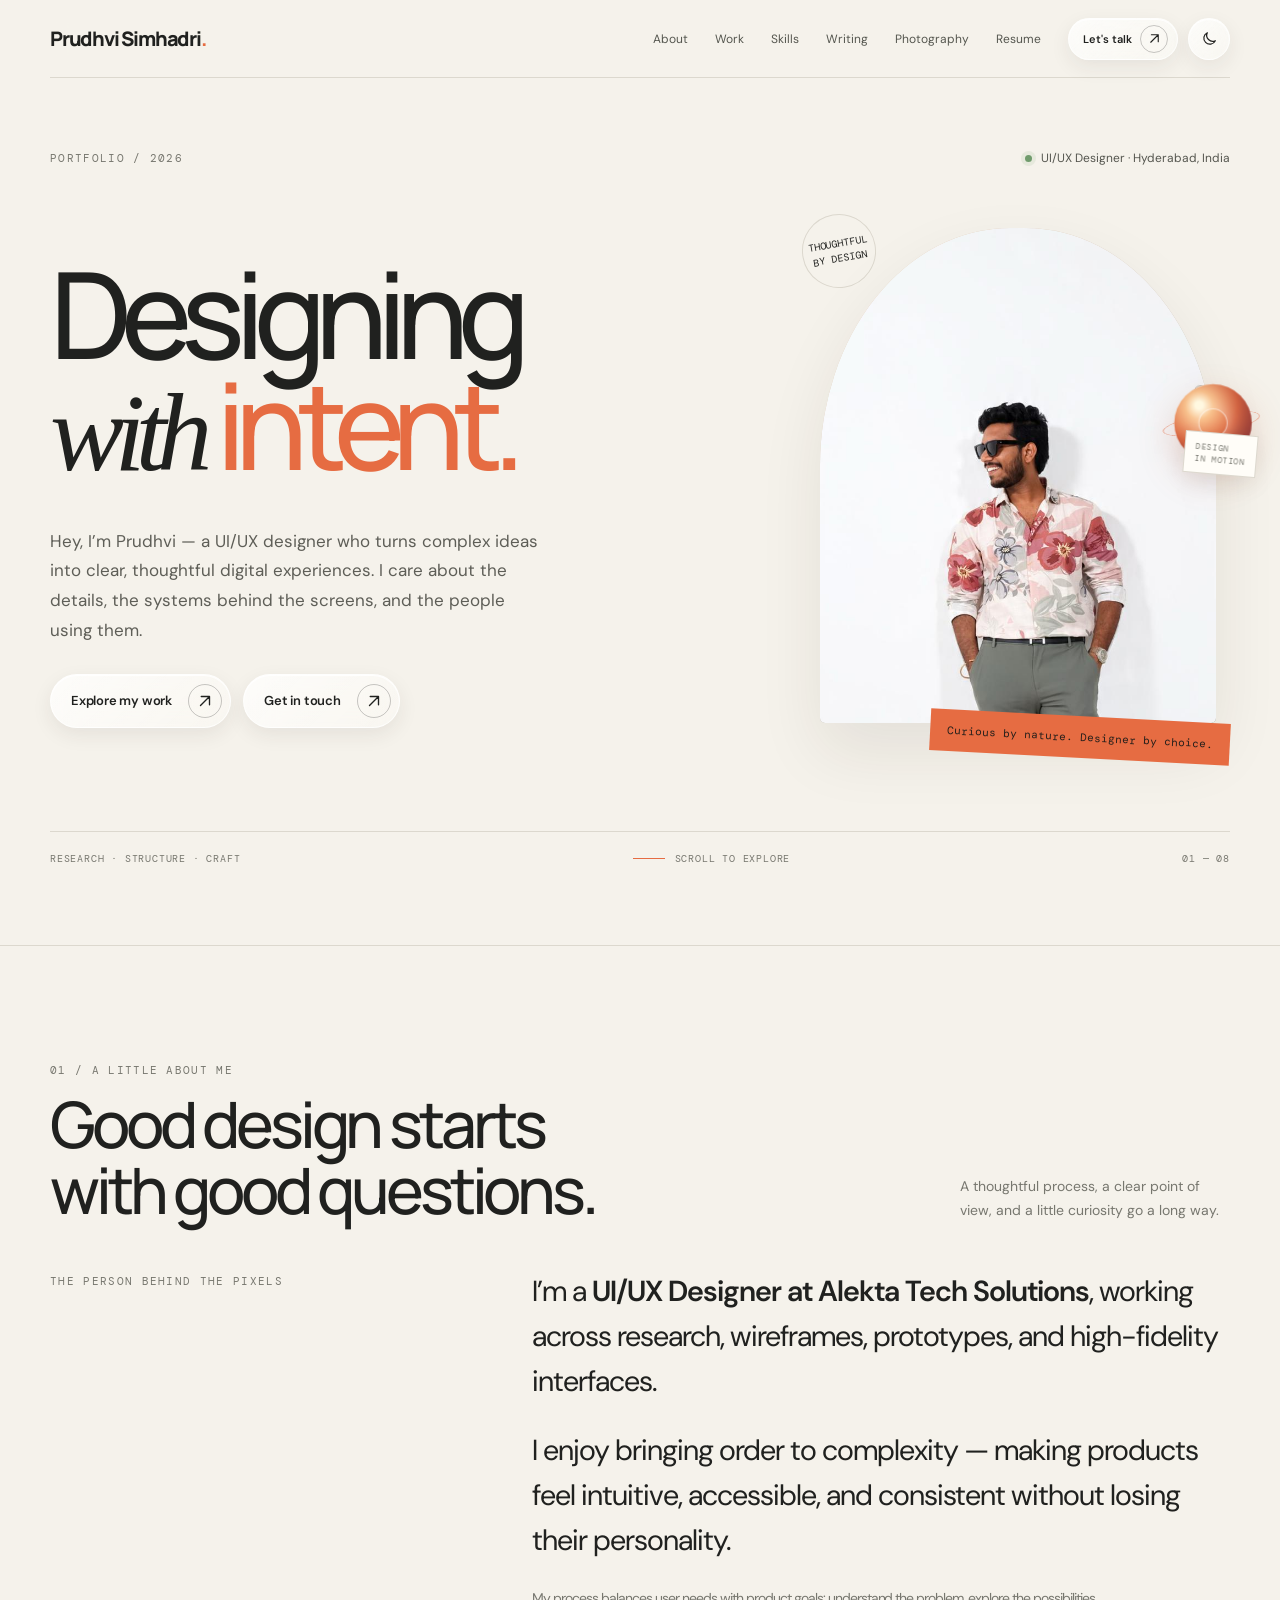
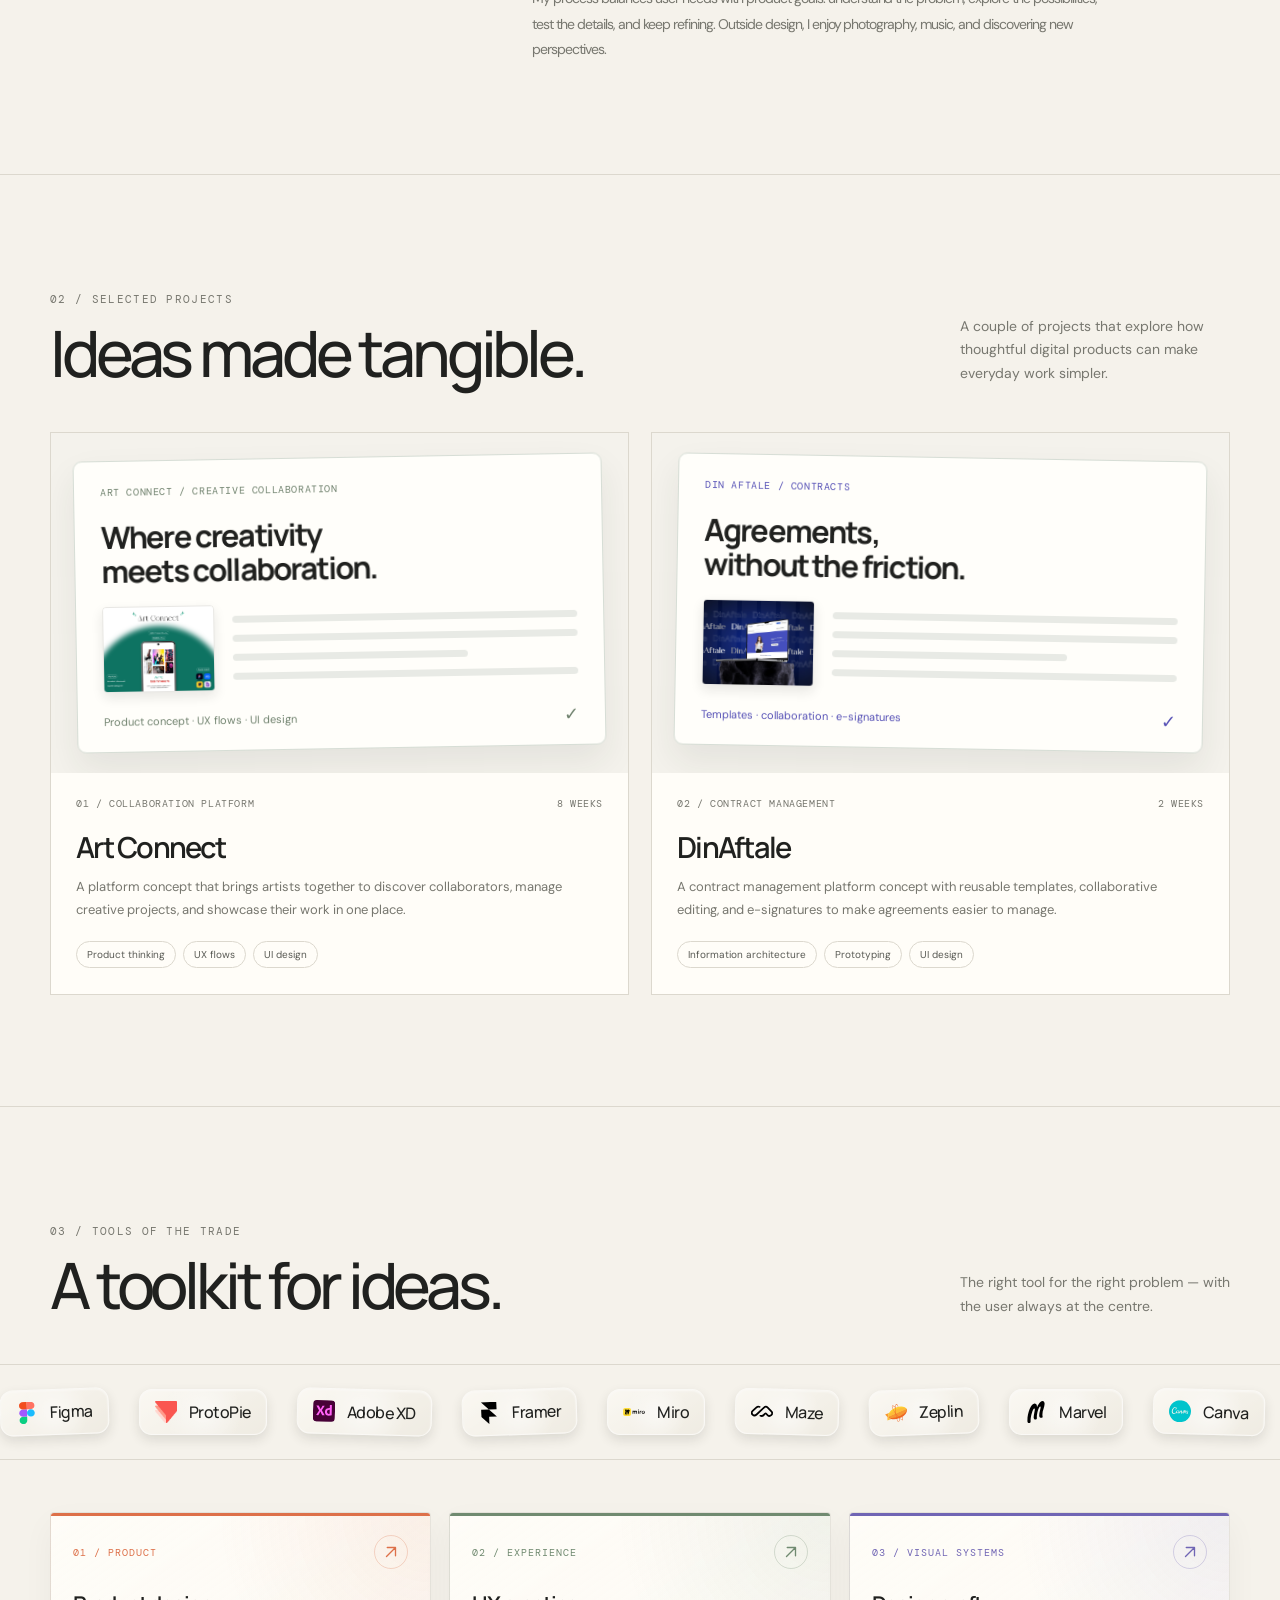
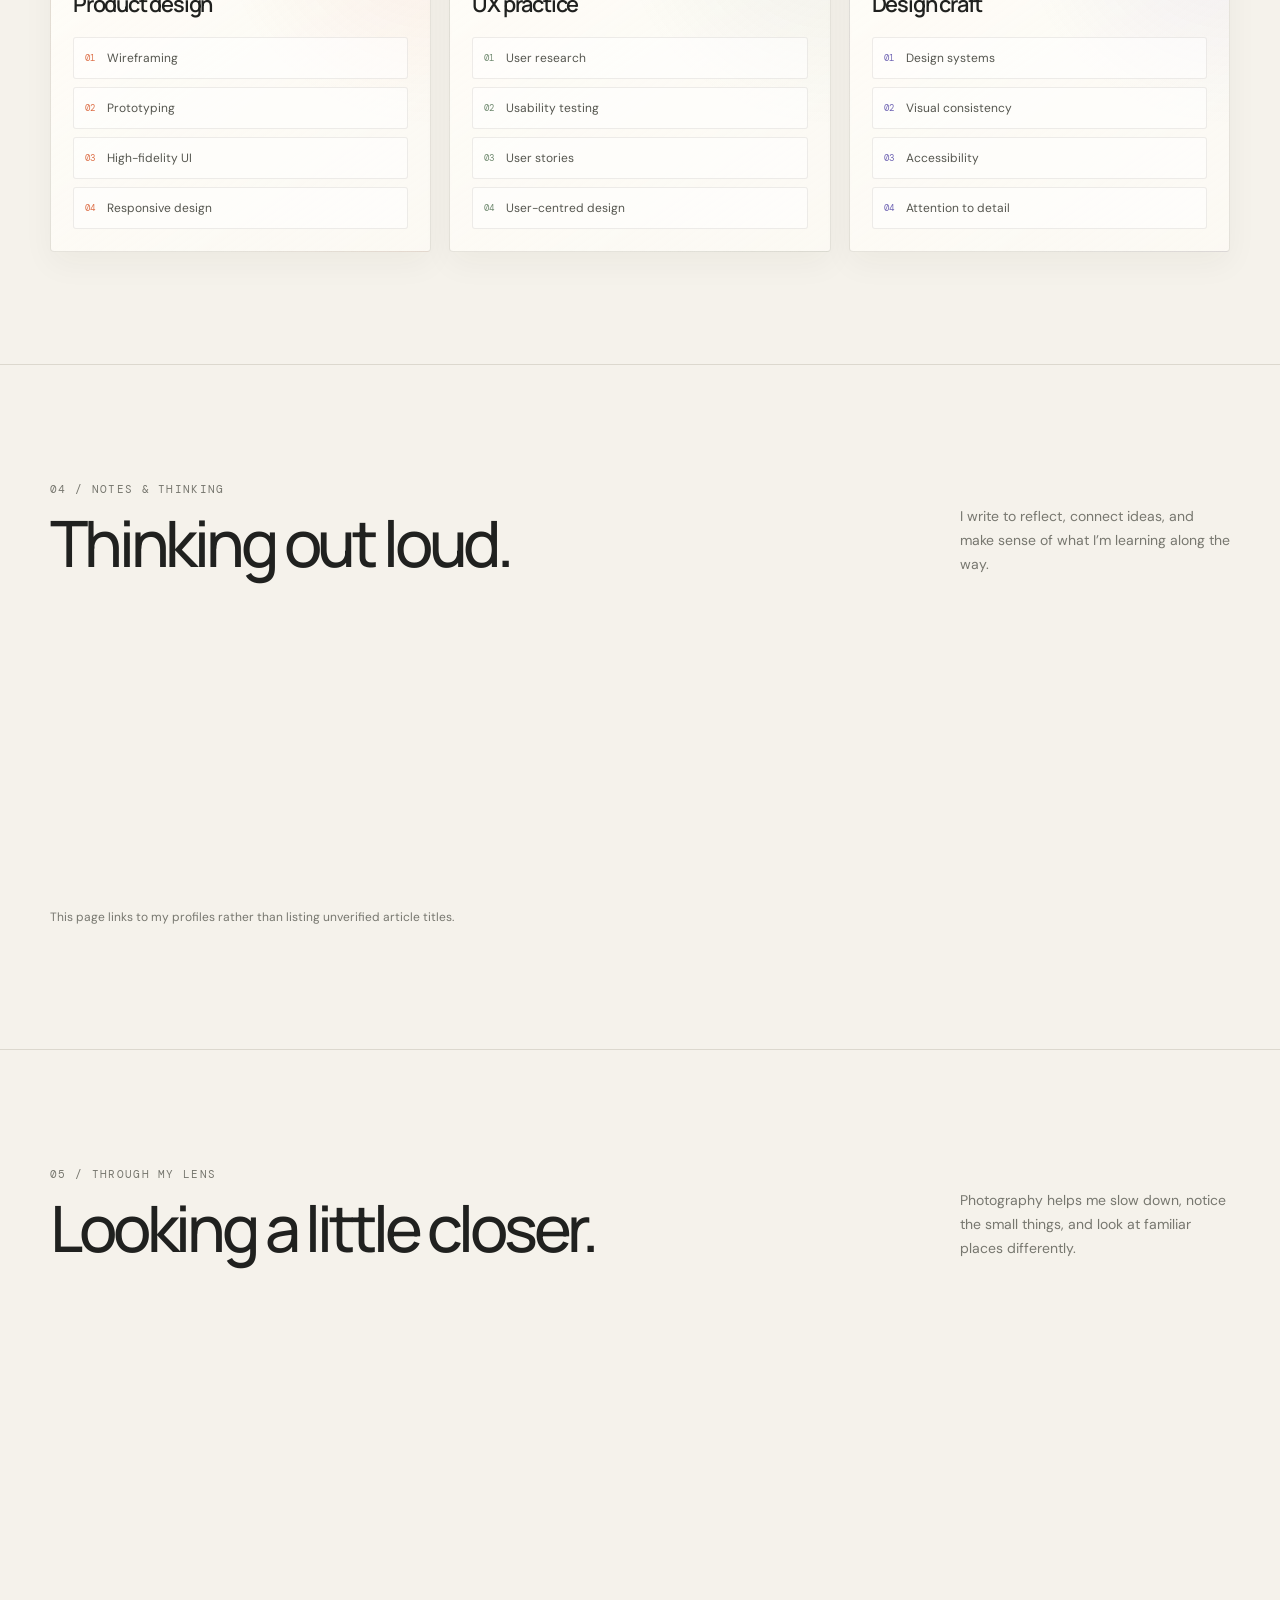
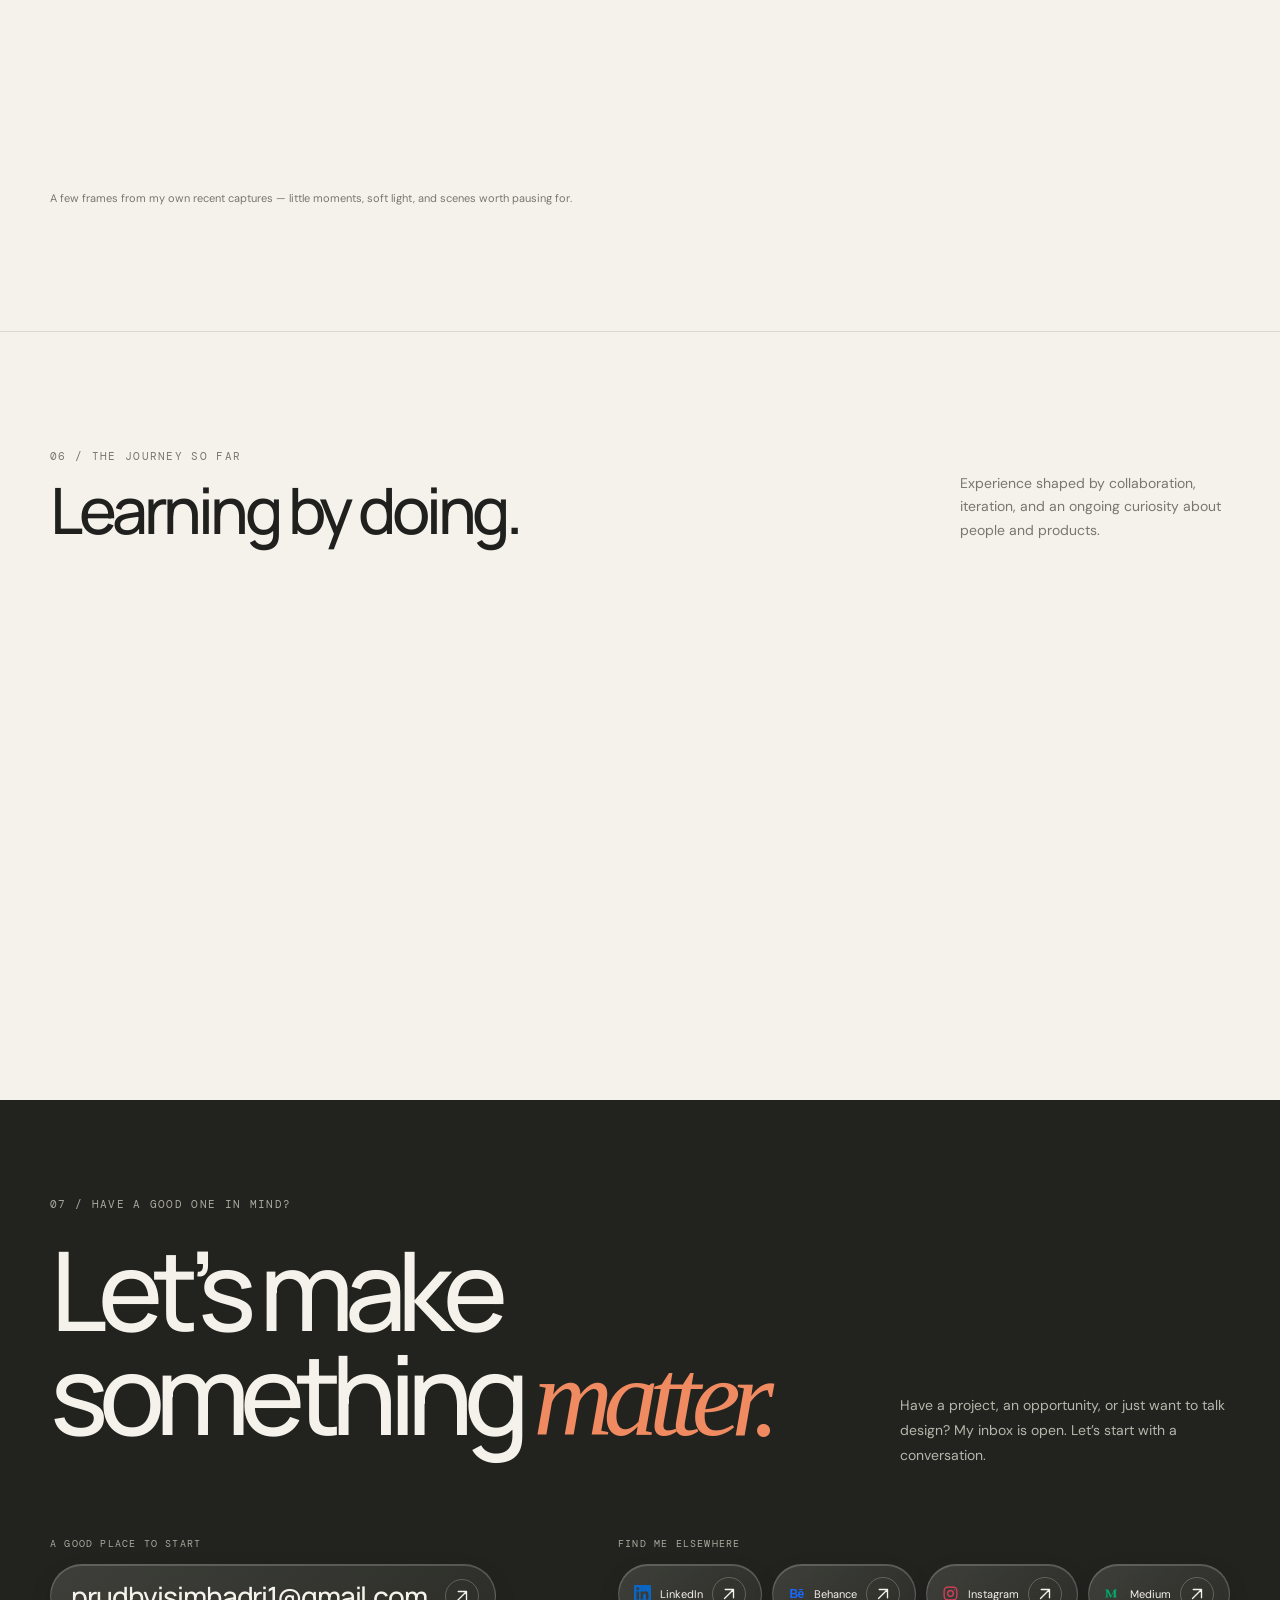
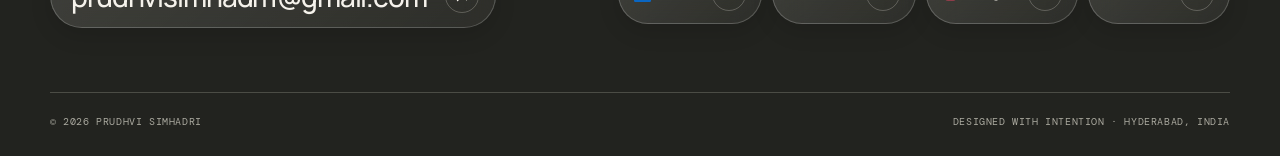
==== commit 2724ae1b: "Update Alekta Solutions experience description with bulleted responsibilities" ====
--- a/Portfolio/index.html
+++ b/Portfolio/index.html
@@ -133,7 +133,12 @@
       <div class="photo-carousel-controls"><span class="photo-counter" aria-live="polite">01 <span>/ 09</span></span><div class="photo-nav"><button type="button" class="photo-prev" aria-label="Previous photograph">←</button><button type="button" class="photo-next" aria-label="Next photograph">→</button></div><span class="photo-hint">DRAG OR SCROLL TO EXPLORE</span></div>
     </div><p class="photo-disclaimer">A few frames from my own recent captures — little moments, soft light, and scenes worth pausing for.</p></div></section>
     <section class="section" id="experience"><div class="wrap"><div class="section-head"><div><span class="eyebrow">06 / The journey so far</span><h2 class="section-title">Learning by doing.</h2></div><p class="section-note">Experience shaped by collaboration, iteration, and an ongoing curiosity about people and products.</p></div><div class="timeline">
-      <article class="timeline-item reveal"><div class="timeline-date">MAY 2025 — PRESENT</div><div class="timeline-main"><h3>UI/UX Designer</h3><div class="company">Alekta Tech Solutions · Hyderabad</div><p>On the PCH project, I work on UI development with React, using AI assistance in my development workflow. For the Convenience, Restaurant, Spa, and Mini Restaurant applications, I contribute to UI/UX design through research, low-fidelity wireframes, and high-fidelity UI design, and test the UI and application functionality.</p></div><div class="timeline-type">FULL-TIME</div></article>
+      <article class="timeline-item reveal"><div class="timeline-date">MAY 2025 — PRESENT</div><div class="timeline-main"><h3>UI/UX Designer</h3><div class="company">Alekta Tech Solutions · Hyderabad</div><ul class="timeline-list">
+        <li>Working on UI development for the PCH project using React, with AI tools assisting my workflow.</li>
+        <li>Designing UI/UX for Restaurant, Convenience, Spa, and Mini Restaurant applications.</li>
+        <li>Conducting user research, creating low-fidelity wireframes, and developing high-fidelity UI designs.</li>
+        <li>Performing usability testing and testing application functionality to identify issues and improve the user experience.</li>
+      </ul></div><div class="timeline-type">FULL-TIME</div></article>
       <article class="timeline-item reveal"><div class="timeline-date">JUL 2024 — DEC 2024</div><div class="timeline-main"><h3>Intern UI/UX Designer</h3><div class="company">Elearn Infotech Pvt. Ltd. · Hyderabad</div><p>Worked on responsive web UI for reDefine Plastic Surgery and Bharat Institute of Engineering Technology, with a focus on usability and mobile/web experiences.</p></div><div class="timeline-type">INTERNSHIP</div></article>
     </div></div></section>
   </main>
--- a/Portfolio/style.css
+++ b/Portfolio/style.css
@@ -1081,6 +1081,36 @@
   color: var(--muted);
   margin: 0px;
   max-width: 760px;
+}
+
+.timeline-list {
+  margin: 0;
+  padding: 0;
+  list-style: none;
+  display: flex;
+  flex-direction: column;
+  gap: 6px;
+  max-width: 760px;
+}
+
+.timeline-list li {
+  position: relative;
+  padding-left: 15px;
+  font-size: 13px;
+  line-height: 1.65;
+  color: var(--muted);
+}
+
+.timeline-list li::before {
+  content: "";
+  position: absolute;
+  left: 2px;
+  top: 8px;
+  width: 4px;
+  height: 4px;
+  border-radius: 50%;
+  background: var(--accent);
+  opacity: 0.85;
 }
 
 .timeline-type {
